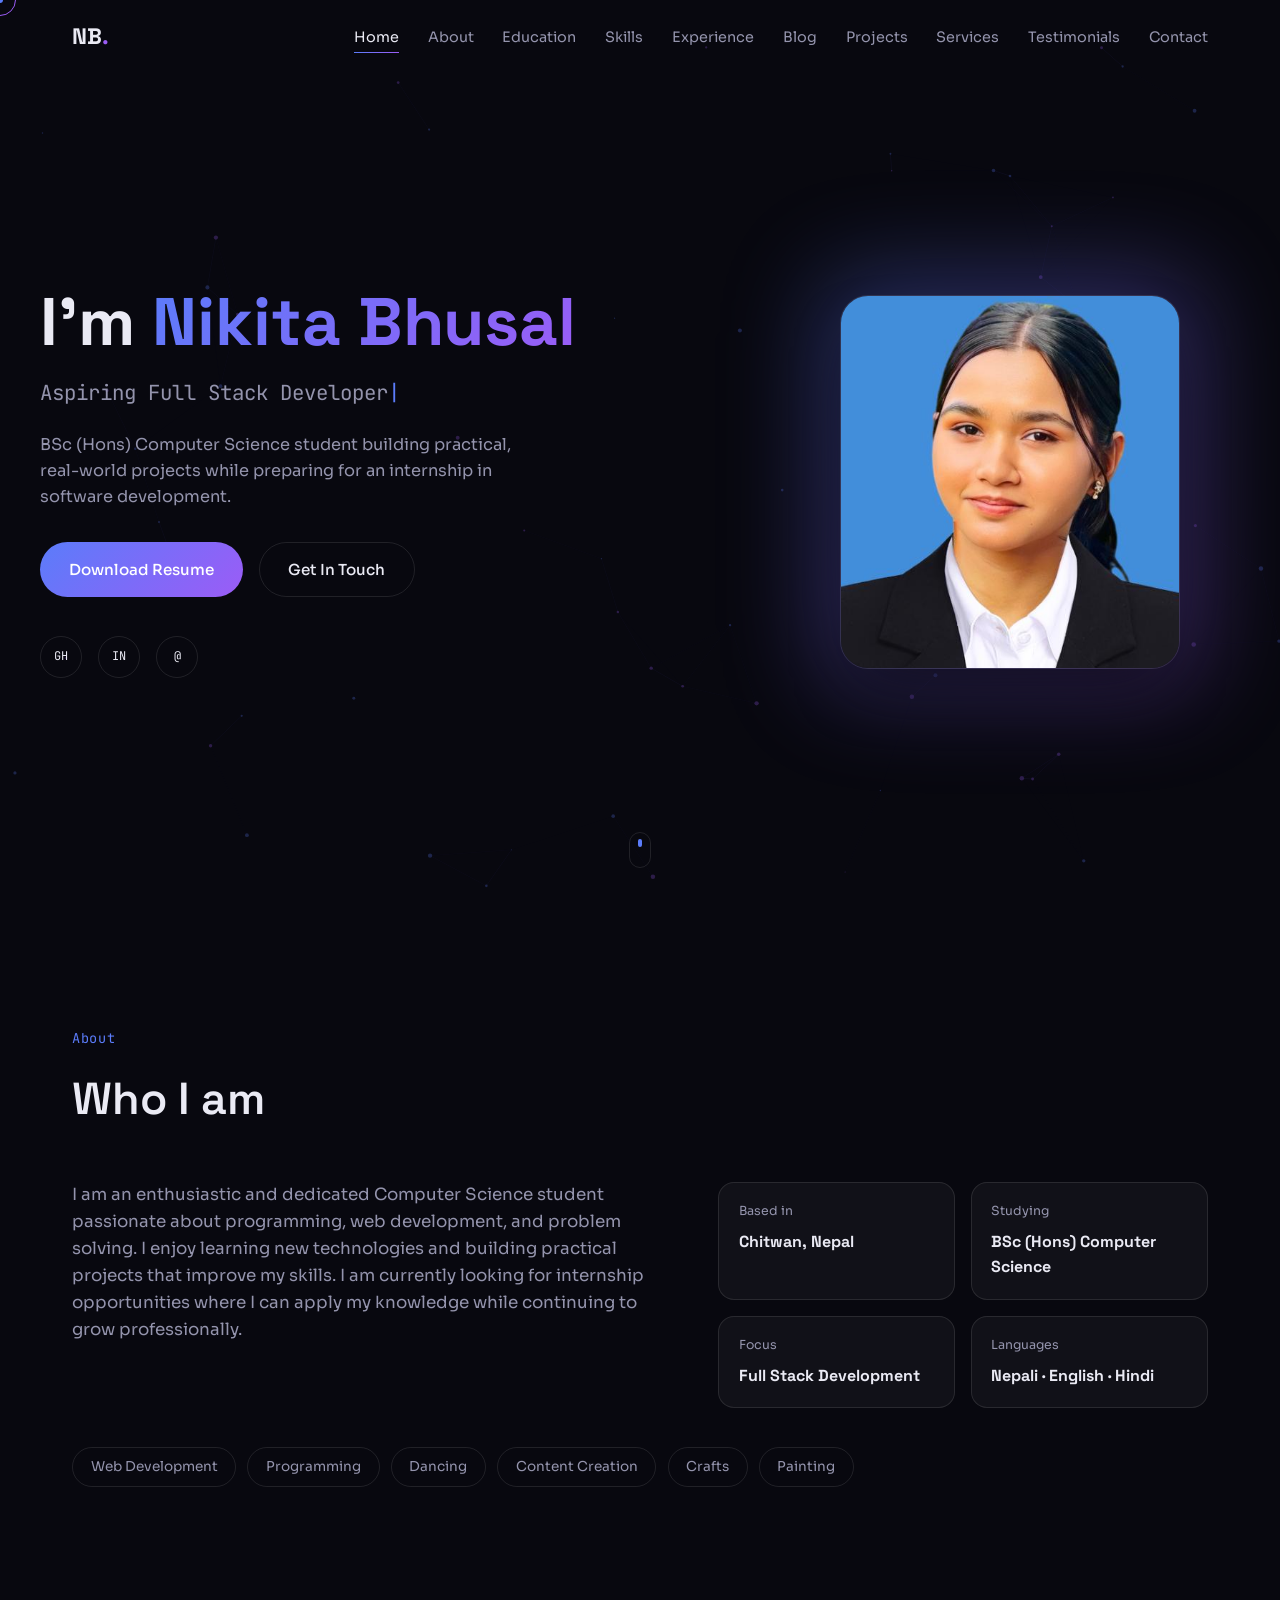
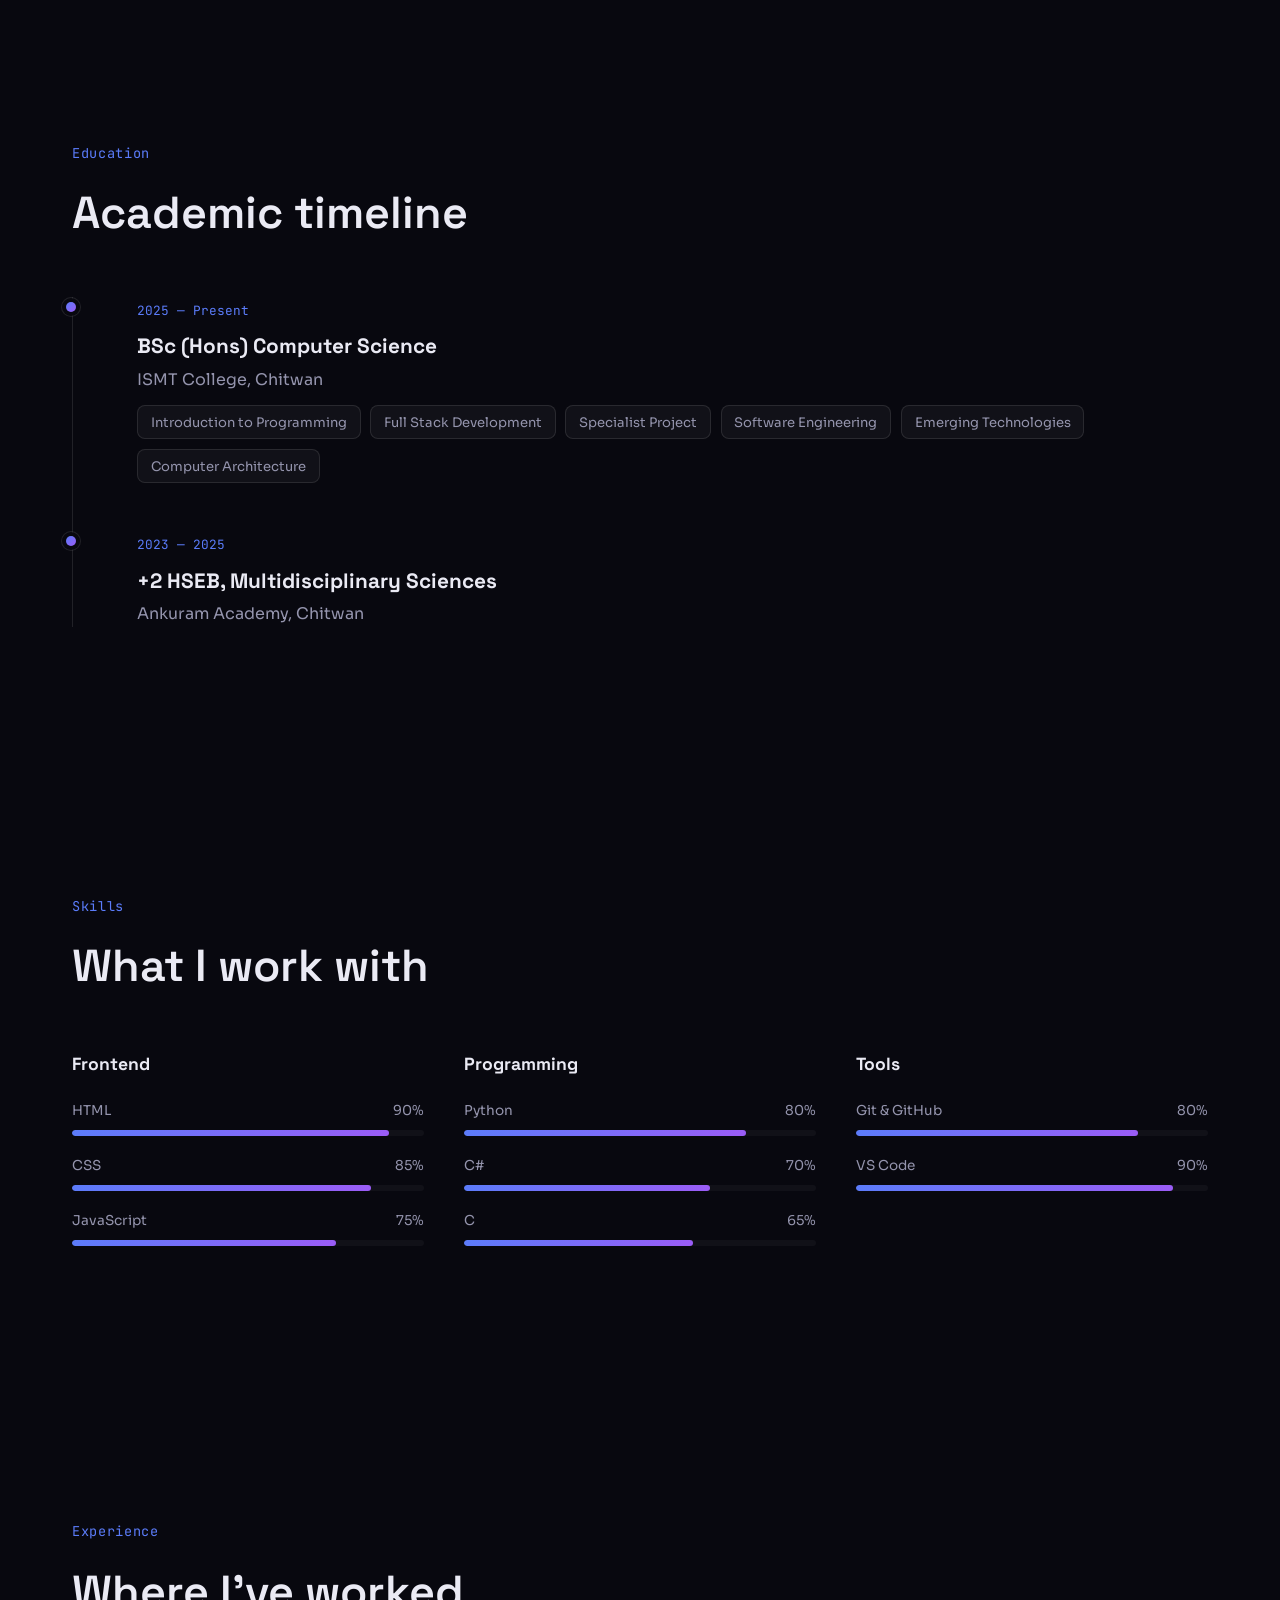
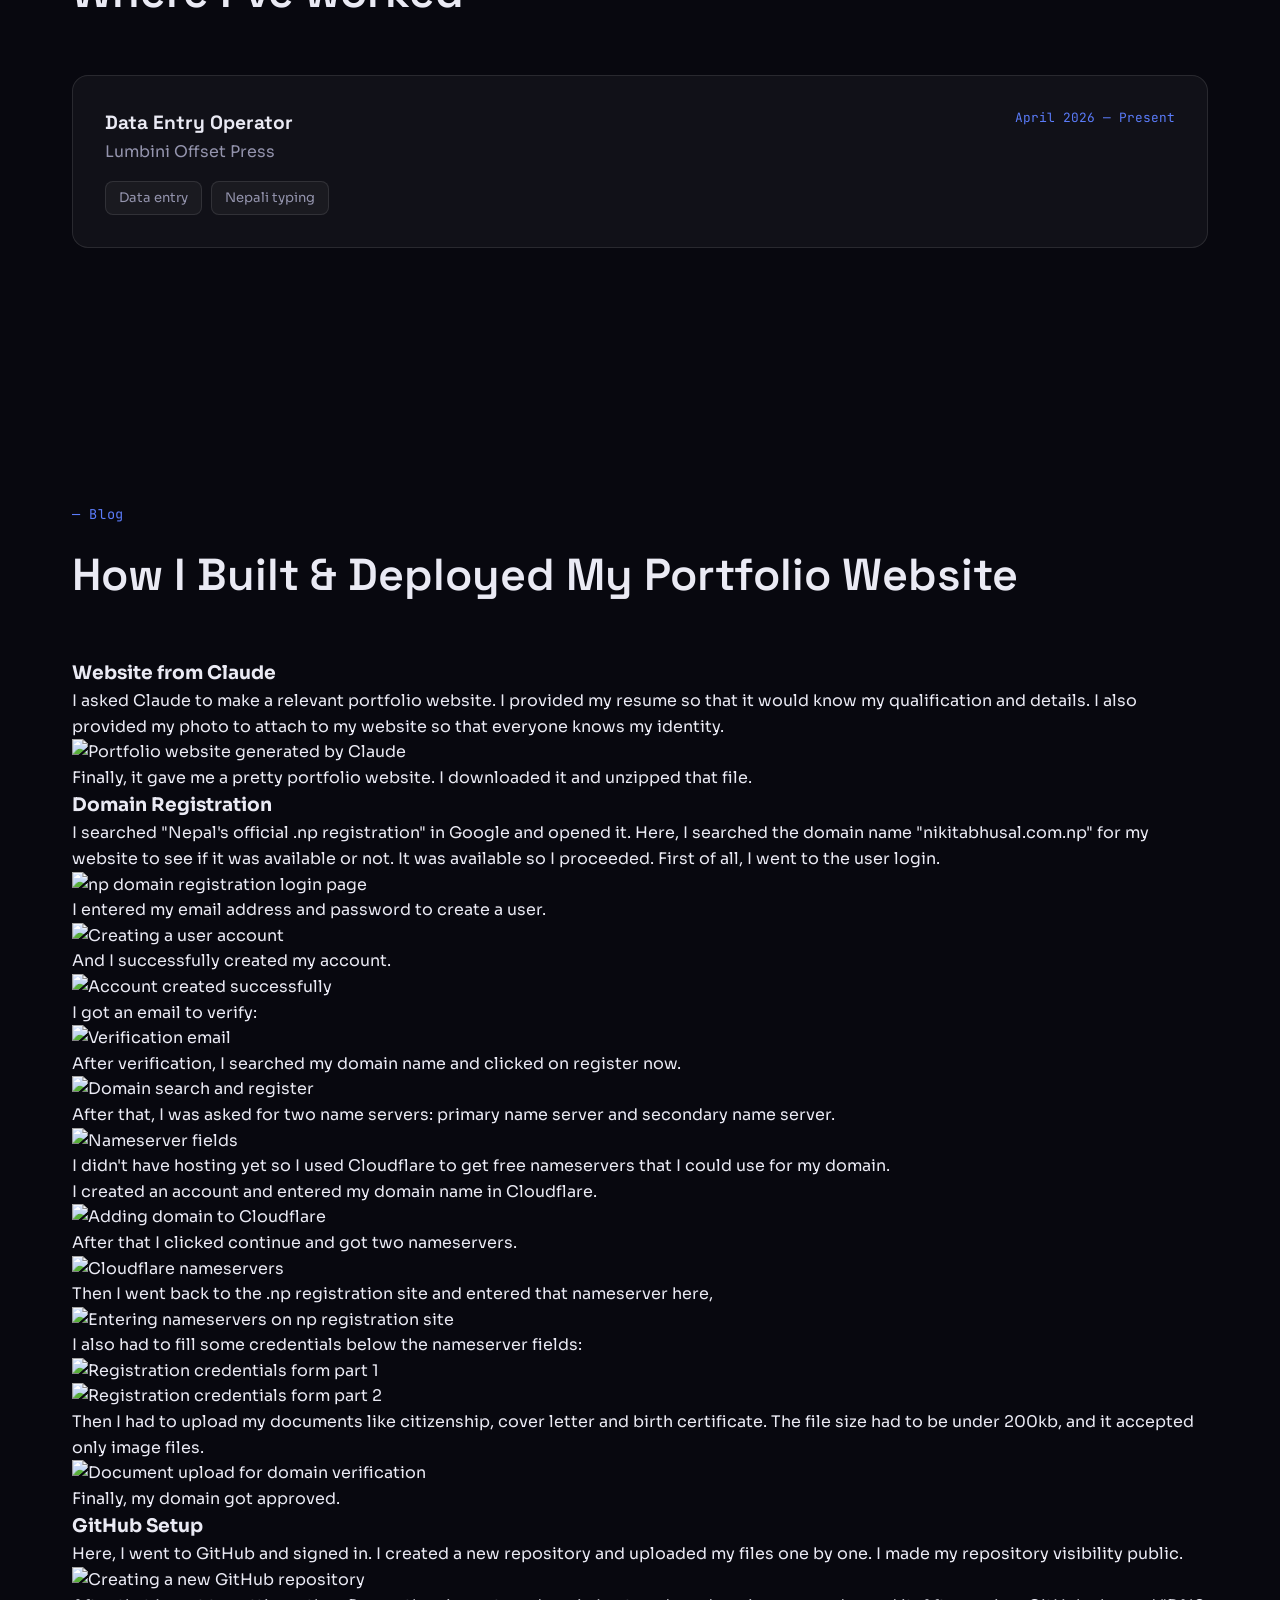
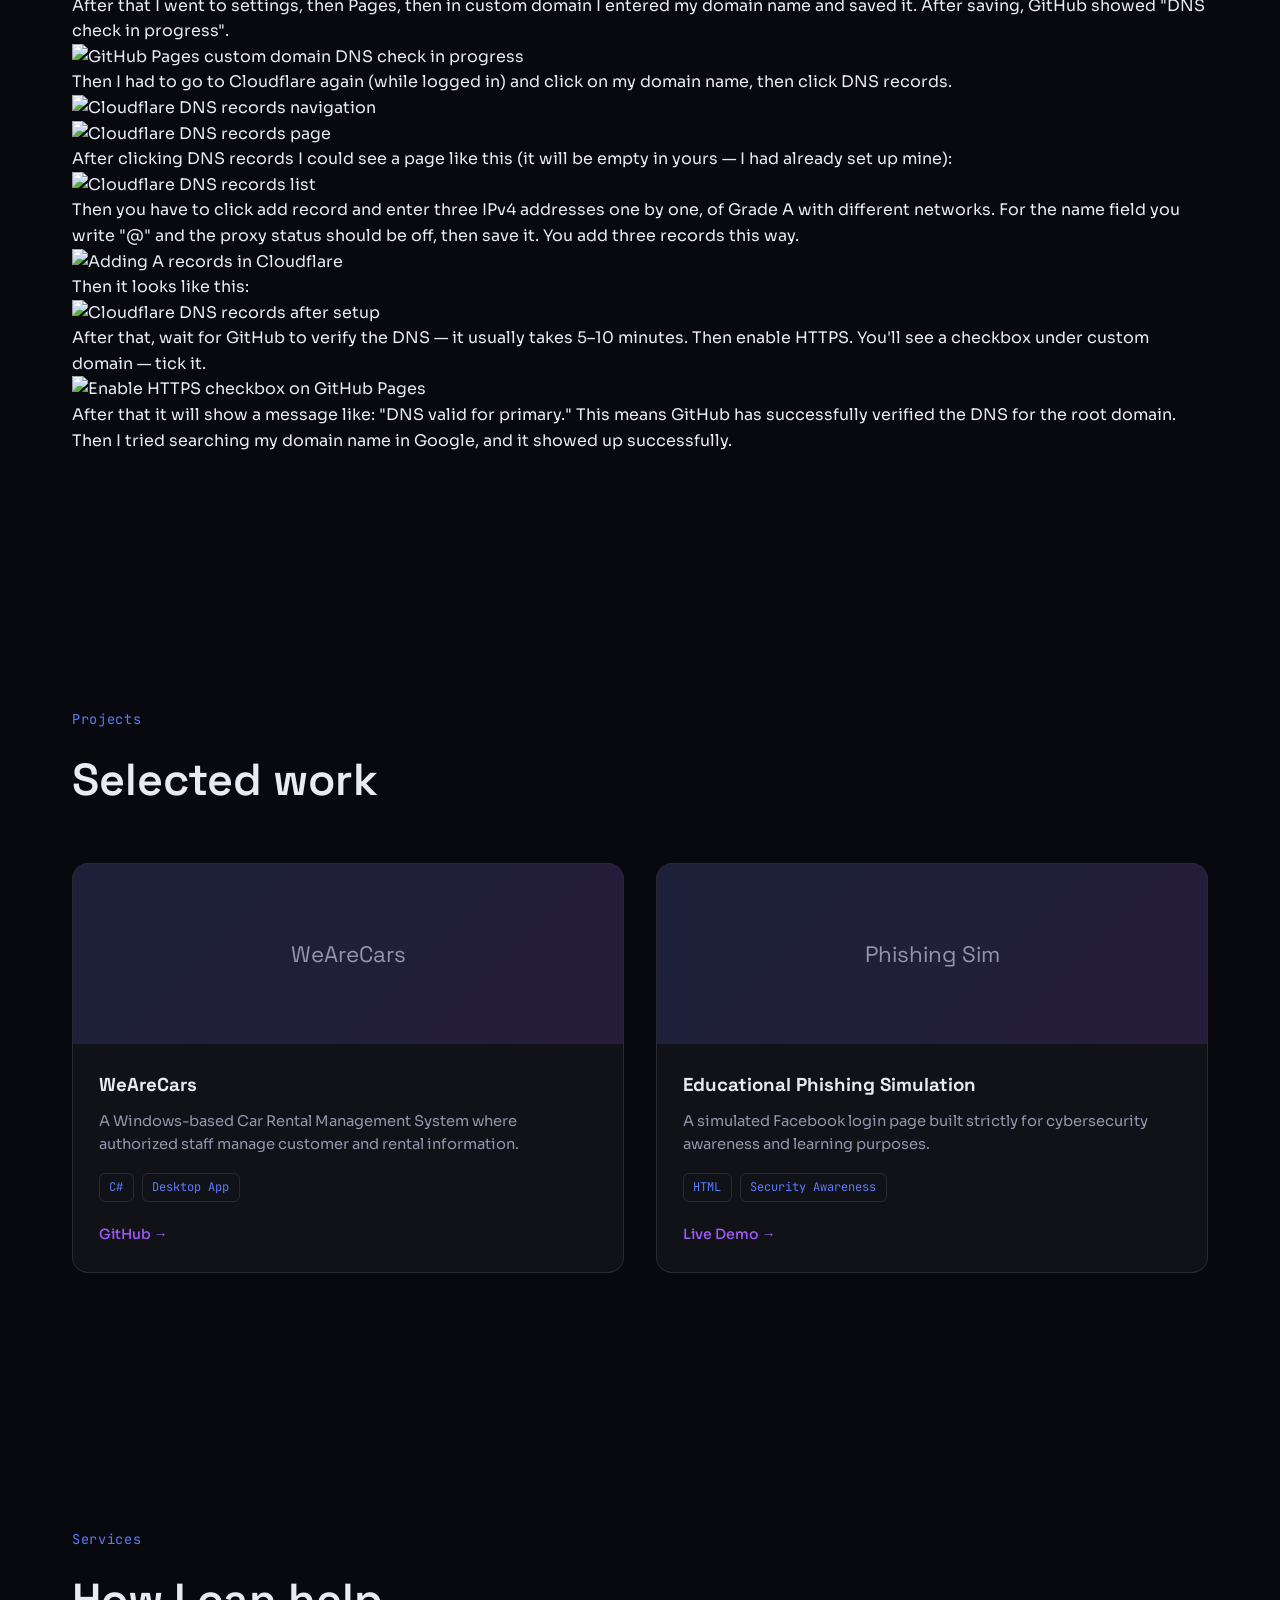
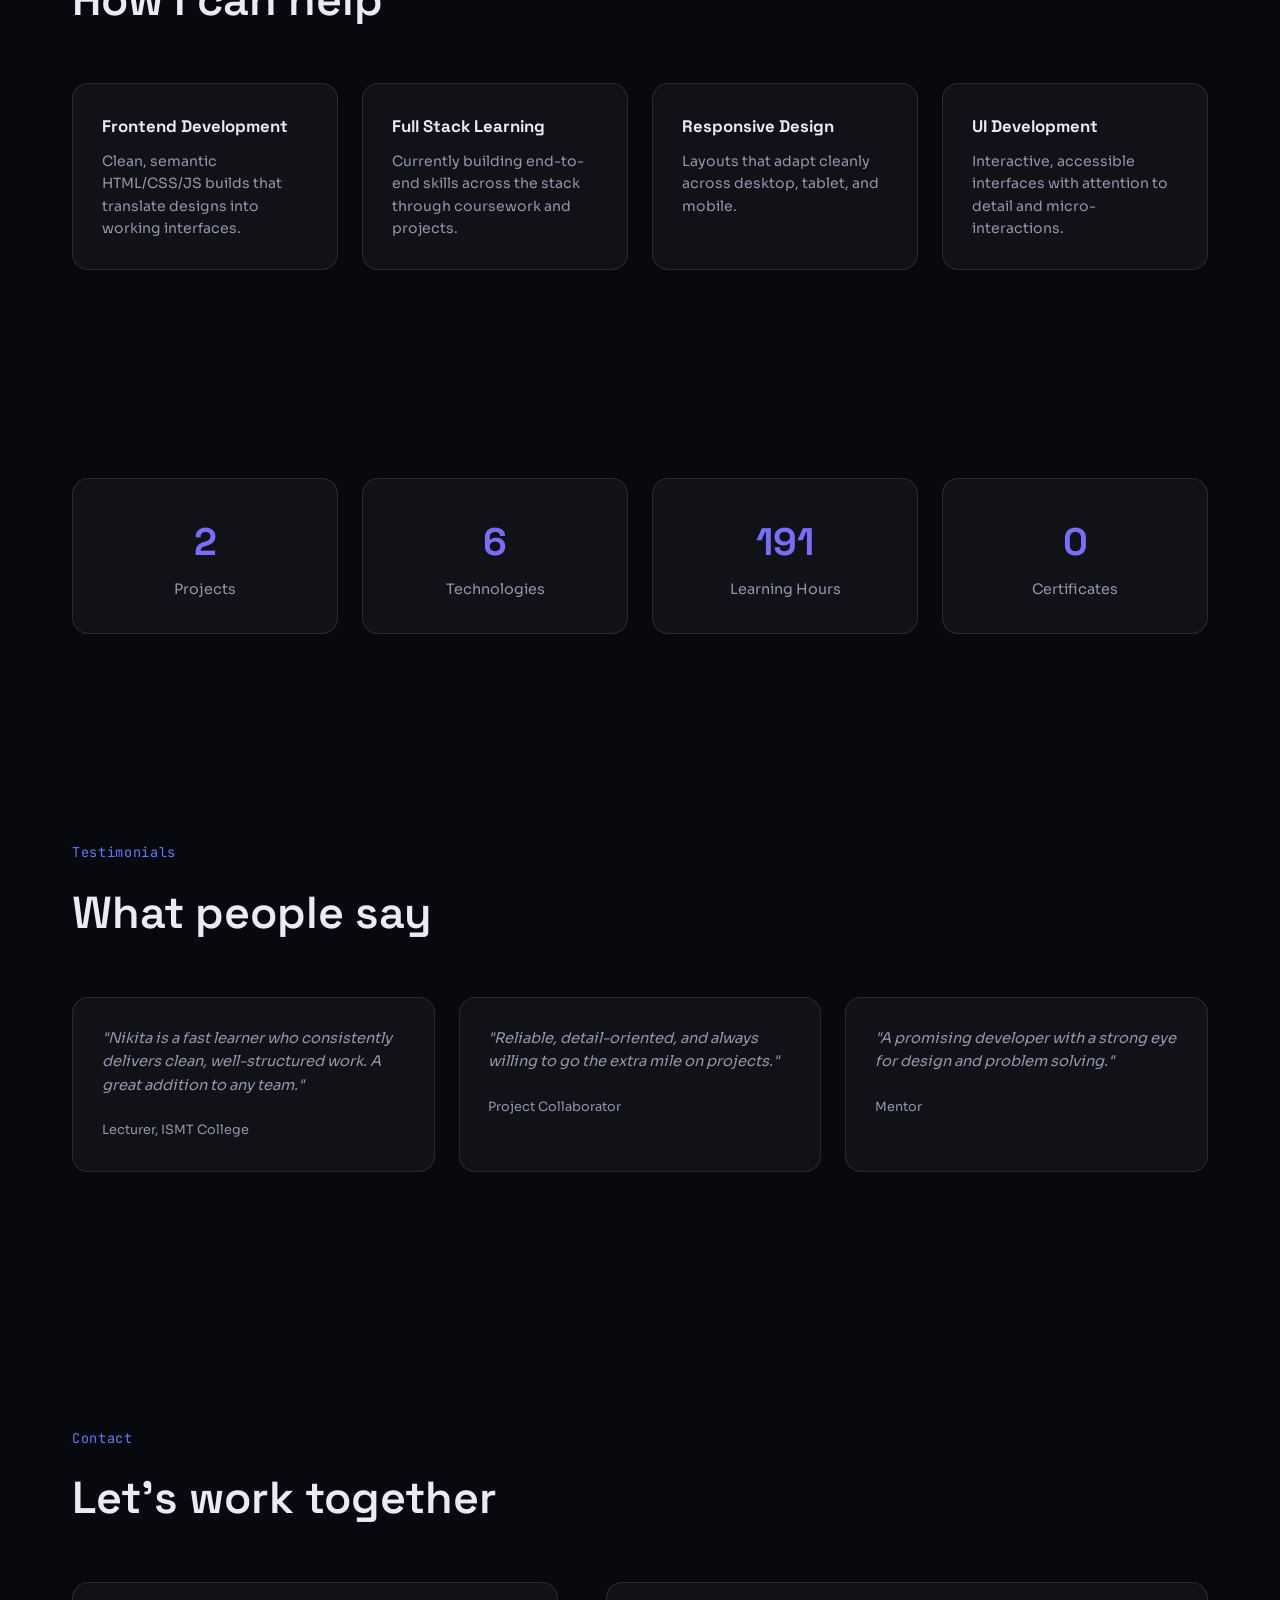
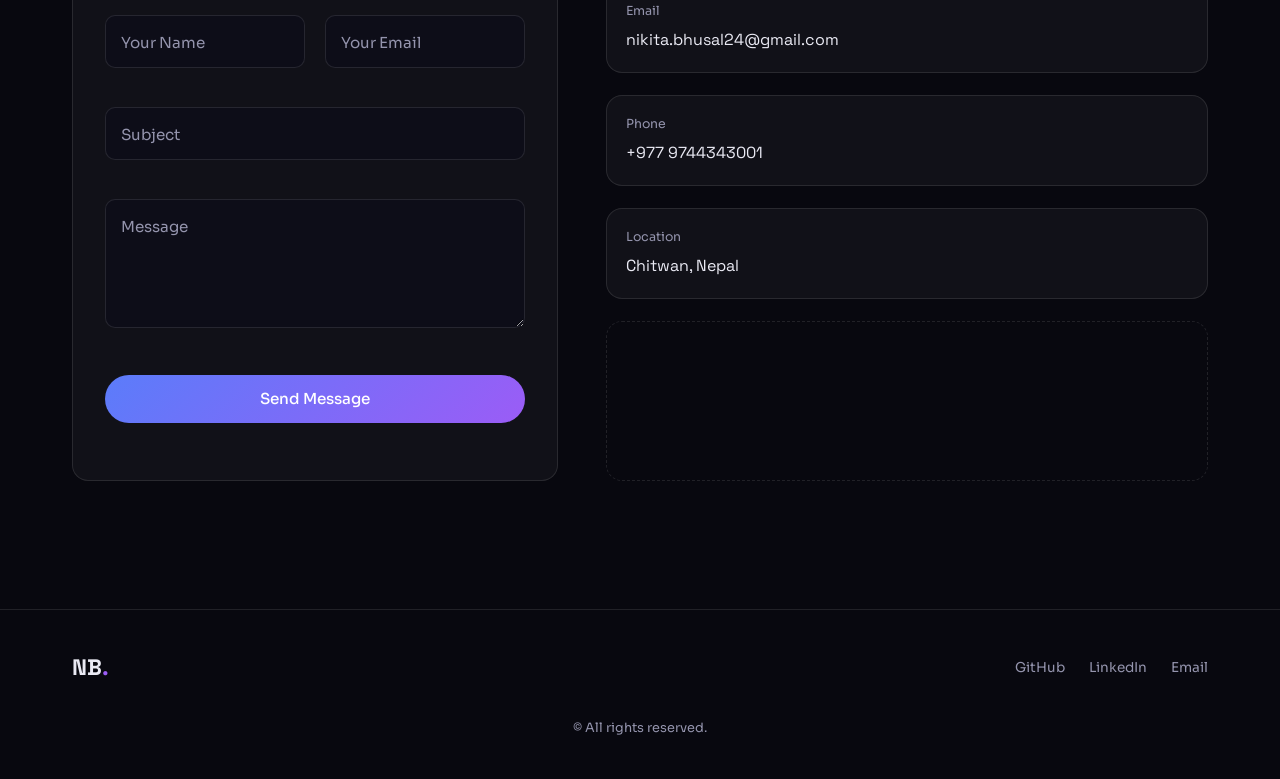
==== index.html @ 4bda85d4 "Update index.html" ====
<!DOCTYPE html>
<html lang="en">
<head>
<meta charset="UTF-8">
<meta name="viewport" content="width=device-width, initial-scale=1.0">
<title>Nikita Bhusal | Full Stack Developer</title>
<meta name="description" content="Portfolio of Nikita Bhusal — BSc (Hons) Computer Science student and aspiring full stack developer.">
<link rel="preconnect" href="https://fonts.googleapis.com">
<link href="https://fonts.googleapis.com/css2?family=Space+Grotesk:wght@400;500;600;700&family=Sora:wght@300;400;500;600&family=JetBrains+Mono:wght@400;500&display=swap" rel="stylesheet">
<link rel="stylesheet" href="style.css">
</head>
<body>

<!-- Loading Screen -->
<div class="loader" id="loader">
  <div class="loader-code">
    <span>&lt;</span><span class="loader-name">Nikita</span><span>/&gt;</span>
  </div>
</div>

<!-- Custom Cursor -->
<div class="cursor-dot" id="cursorDot"></div>
<div class="cursor-ring" id="cursorRing"></div>

<!-- Scroll Progress -->
<div class="scroll-progress" id="scrollProgress"></div>

<!-- Particle Background -->
<canvas id="particles"></canvas>

<!-- Navbar -->
<header class="navbar" id="navbar">
  <div class="nav-inner">
    <a href="#home" class="logo">NB<span class="dot">.</span></a>
    <nav class="nav-links" id="navLinks">
      <a href="#home" class="nav-link active" data-nav>Home</a>
      <a href="#about" class="nav-link" data-nav>About</a>
      <a href="#education" class="nav-link" data-nav>Education</a>
      <a href="#skills" class="nav-link" data-nav>Skills</a>
      <a href="#experience" class="nav-link" data-nav>Experience</a>
            <a href="#blog" class="nav-link" data-nav>Blog</a>
      <a href="#projects" class="nav-link" data-nav>Projects</a>
      <!-- <a href="#certs" class="nav-link" data-nav>Certificates</a> -->
      <a href="#services" class="nav-link" data-nav>Services</a>
      <a href="#testimonials" class="nav-link" data-nav>Testimonials</a>
      <a href="#contact" class="nav-link" data-nav>Contact</a>
    </nav>
    <button class="nav-toggle" id="navToggle" aria-label="Toggle menu">
      <span></span><span></span><span></span>
    </button>
  </div>
</header>

<main>

  <!-- Hero -->
  <section class="hero" id="home">
    <div class="hero-inner">
      <div class="hero-text reveal">
        
        <h1 class="hero-title">
          I'm <span class="gradient-text">Nikita Bhusal</span>
        </h1>
        <div class="hero-typed">
          <span id="typedText"></span><span class="cursor-blink">|</span>
        </div>
        <p class="hero-desc">BSc (Hons) Computer Science student building practical, real-world projects while preparing for an internship in software development.</p>
        <div class="hero-actions">
          <a href="Nikita_Bhusal_Resume.pdf" class="btn btn-primary" download>
            <span>Download Resume</span>
          </a>
          <a href="#contact" class="btn btn-outline">
            <span>Get In Touch</span>
          </a>
        </div>
        <div class="hero-socials">
          <a href="https://github.com/gitnikit" target="_blank" rel="noopener" aria-label="GitHub">GH</a>
          <a href="https://linkedin.com/in/nikita-bhusal-424390404" target="_blank" rel="noopener" aria-label="LinkedIn">IN</a>
          <a href="mailto:nikita.bhusal24@gmail.com" aria-label="Email">@</a>
        </div>
      </div>
      <div class="hero-visual reveal">
        <div class="hero-photo-wrap">
          <div class="hero-photo-glow"></div>
          <img src="profile.jpeg" alt="Nikita Bhusal" class="hero-photo">
        </div>
      </div>
    </div>
    <a href="#about" class="scroll-cue" aria-label="Scroll down"><span></span></a>
  </section>

  <!-- About -->
  <section class="section" id="about">
    <div class="container">
      <p class="section-eyebrow reveal">About</p>
      <h2 class="section-title reveal">Who I am</h2>
      <div class="about-grid">
        <p class="about-text reveal">I am an enthusiastic and dedicated Computer Science student passionate about programming, web development, and problem solving. I enjoy learning new technologies and building practical projects that improve my skills. I am currently looking for internship opportunities where I can apply my knowledge while continuing to grow professionally.</p>
        <div class="about-facts reveal">
          <div class="fact-card"><span>Based in</span><strong>Chitwan, Nepal</strong></div>
          <div class="fact-card"><span>Studying</span><strong>BSc (Hons) Computer Science</strong></div>
          <div class="fact-card"><span>Focus</span><strong>Full Stack Development</strong></div>
          <div class="fact-card"><span>Languages</span><strong>Nepali · English · Hindi</strong></div>
        </div>
      </div>
      <div class="interests reveal">
        <span class="chip">Web Development</span>
        <span class="chip">Programming</span>
        <span class="chip">Dancing</span>
        <span class="chip">Content Creation</span>
        <span class="chip">Crafts</span>
        <span class="chip">Painting</span>
      </div>
    </div>
  </section>

  <!-- Education -->
  <section class="section" id="education">
    <div class="container">
      <p class="section-eyebrow reveal">Education</p>
      <h2 class="section-title reveal">Academic timeline</h2>
      <div class="timeline">
        <div class="timeline-item reveal">
          <div class="timeline-dot"></div>
          <div class="timeline-content">
            <span class="timeline-date">2025 — Present</span>
            <h3>BSc (Hons) Computer Science</h3>
            <p>ISMT College, Chitwan</p>
            <ul class="timeline-list">
              <li>Introduction to Programming</li>
              <li>Full Stack Development</li>
              <li>Specialist Project</li>
              <li>Software Engineering</li>
              <li>Emerging Technologies</li>
              <li>Computer Architecture</li>
            </ul>
          </div>
        </div>
        <div class="timeline-item reveal">
          <div class="timeline-dot"></div>
          <div class="timeline-content">
            <span class="timeline-date">2023 — 2025</span>
            <h3>+2 HSEB, Multidisciplinary Sciences</h3>
            <p>Ankuram Academy, Chitwan</p>
          </div>
        </div>
      </div>
    </div>
  </section>

  <!-- Skills -->
  <section class="section" id="skills">
    <div class="container">
      <p class="section-eyebrow reveal">Skills</p>
      <h2 class="section-title reveal">What I work with</h2>
      <div class="skills-grid">
        <div class="skill-group reveal">
          <h3>Frontend</h3>
          <div class="skill-bar"><div class="skill-info"><span>HTML</span><span>90%</span></div><div class="bar"><div class="bar-fill" data-level="90"></div></div></div>
          <div class="skill-bar"><div class="skill-info"><span>CSS</span><span>85%</span></div><div class="bar"><div class="bar-fill" data-level="85"></div></div></div>
          <div class="skill-bar"><div class="skill-info"><span>JavaScript</span><span>75%</span></div><div class="bar"><div class="bar-fill" data-level="75"></div></div></div>
        </div>
        <div class="skill-group reveal">
          <h3>Programming</h3>
          <div class="skill-bar"><div class="skill-info"><span>Python</span><span>80%</span></div><div class="bar"><div class="bar-fill" data-level="80"></div></div></div>
          <div class="skill-bar"><div class="skill-info"><span>C#</span><span>70%</span></div><div class="bar"><div class="bar-fill" data-level="70"></div></div></div>
          <div class="skill-bar"><div class="skill-info"><span>C</span><span>65%</span></div><div class="bar"><div class="bar-fill" data-level="65"></div></div></div>
        </div>
        <div class="skill-group reveal">
          <h3>Tools</h3>
          <div class="skill-bar"><div class="skill-info"><span>Git &amp; GitHub</span><span>80%</span></div><div class="bar"><div class="bar-fill" data-level="80"></div></div></div>
          <div class="skill-bar"><div class="skill-info"><span>VS Code</span><span>90%</span></div><div class="bar"><div class="bar-fill" data-level="90"></div></div></div>
        </div>
      </div>
    </div>
  </section>

  <!-- Experience -->
  <section class="section" id="experience">
    <div class="container">
      <p class="section-eyebrow reveal">Experience</p>
      <h2 class="section-title reveal">Where I've worked</h2>
      <div class="exp-card reveal">
        <div class="exp-head">
          <div>
            <h3>Data Entry Operator</h3>
            <p>Lumbini Offset Press</p>
          </div>
          <span class="timeline-date">April 2026 — Present</span>
        </div>
        <ul class="timeline-list">
          <li>Data entry</li>
          <li>Nepali typing</li>
        </ul>
      </div>
    </div>
  </section>
 <!-- Blog -->
<section class="section" id="blog">
  <div class="container">
    <p class="section-eyebrow reveal">— Blog</p>
    <h2 class="section-title reveal">How I Built &amp; Deployed My Portfolio Website</h2>

    <article class="blog-post">

      <h3>Website from Claude</h3>
      <p>I asked Claude to make a relevant portfolio website. I provided my resume so that it would know my qualification and details. I also provided my photo to attach to my website so that everyone knows my identity.</p>
      <figure><img src="assets/blog/image1.png" alt="Portfolio website generated by Claude"></figure>
      <p>Finally, it gave me a pretty portfolio website. I downloaded it and unzipped that file.</p>

      <h3>Domain Registration</h3>
      <p>I searched "Nepal's official .np registration" in Google and opened it. Here, I searched the domain name "nikitabhusal.com.np" for my website to see if it was available or not. It was available so I proceeded. First of all, I went to the user login.</p>
      <figure><img src="assets/blog/image2.png" alt="np domain registration login page"></figure>
      <p>I entered my email address and password to create a user.</p>
      <figure><img src="assets/blog/image3.png" alt="Creating a user account"></figure>
      <p>And I successfully created my account.</p>
      <figure><img src="assets/blog/image4.png" alt="Account created successfully"></figure>
      <p>I got an email to verify:</p>
      <figure><img src="assets/blog/image5.jpeg" alt="Verification email"></figure>
      <p>After verification, I searched my domain name and clicked on register now.</p>
      <figure><img src="assets/blog/image6.jpeg" alt="Domain search and register"></figure>
      <p>After that, I was asked for two name servers: primary name server and secondary name server.</p>
      <figure><img src="assets/blog/image7.jpeg" alt="Nameserver fields"></figure>
      <p>I didn't have hosting yet so I used Cloudflare to get free nameservers that I could use for my domain.</p>
      <p>I created an account and entered my domain name in Cloudflare.</p>
      <figure><img src="assets/blog/image8.jpeg" alt="Adding domain to Cloudflare"></figure>
      <p>After that I clicked continue and got two nameservers.</p>
      <figure><img src="assets/blog/image9.jpeg" alt="Cloudflare nameservers"></figure>
      <p>Then I went back to the .np registration site and entered that nameserver here,</p>
      <figure><img src="assets/blog/image7.jpeg" alt="Entering nameservers on np registration site"></figure>
      <p>I also had to fill some credentials below the nameserver fields:</p>
      <figure class="figure-pair">
        <img src="assets/blog/image10.jpeg" alt="Registration credentials form part 1">
        <img src="assets/blog/image11.jpeg" alt="Registration credentials form part 2">
      </figure>
      <p>Then I had to upload my documents like citizenship, cover letter and birth certificate. The file size had to be under 200kb, and it accepted only image files.</p>
      <figure><img src="assets/blog/image12.jpeg" alt="Document upload for domain verification"></figure>
      <p>Finally, my domain got approved.</p>

      <h3>GitHub Setup</h3>
      <p>Here, I went to GitHub and signed in. I created a new repository and uploaded my files one by one. I made my repository visibility public.</p>
      <figure><img src="assets/blog/image13.png" alt="Creating a new GitHub repository"></figure>
      <p>After that I went to settings, then Pages, then in custom domain I entered my domain name and saved it. After saving, GitHub showed "DNS check in progress".</p>
      <figure><img src="assets/blog/image14.png" alt="GitHub Pages custom domain DNS check in progress"></figure>
      <p>Then I had to go to Cloudflare again (while logged in) and click on my domain name, then click DNS records.</p>
      <figure><img src="assets/blog/image15.png" alt="Cloudflare DNS records navigation"></figure>
      <figure><img src="assets/blog/image16.png" alt="Cloudflare DNS records page"></figure>
      <p>After clicking DNS records I could see a page like this (it will be empty in yours — I had already set up mine):</p>
      <figure><img src="assets/blog/image17.png" alt="Cloudflare DNS records list"></figure>
      <p>Then you have to click add record and enter three IPv4 addresses one by one, of Grade A with different networks. For the name field you write "@" and the proxy status should be off, then save it. You add three records this way.</p>
      <figure><img src="assets/blog/image18.png" alt="Adding A records in Cloudflare"></figure>
      <p>Then it looks like this:</p>
      <figure><img src="assets/blog/image17.png" alt="Cloudflare DNS records after setup"></figure>
      <p>After that, wait for GitHub to verify the DNS — it usually takes 5–10 minutes. Then enable HTTPS. You'll see a checkbox under custom domain — tick it.</p>
      <figure><img src="assets/blog/image19.png" alt="Enable HTTPS checkbox on GitHub Pages"></figure>
      <p>After that it will show a message like: "DNS valid for primary." This means GitHub has successfully verified the DNS for the root domain.</p>
      <p>Then I tried searching my domain name in Google, and it showed up successfully.</p>

    </article>
  </div>
</section>
  <!-- Projects -->
  <section class="section" id="projects">
    <div class="container">
      <p class="section-eyebrow reveal"> Projects</p>
      <h2 class="section-title reveal">Selected work</h2>
      <div class="projects-grid">
        <div class="project-card reveal">
          <div class="project-shot">WeAreCars</div>
          <div class="project-body">
            <h3>WeAreCars</h3>
            <p>A Windows-based Car Rental Management System where authorized staff manage customer and rental information.</p>
            <div class="project-tags"><span>C#</span><span>Desktop App</span></div>
            <div class="project-links">
              <a href="https://github.com/gitnikit/WeAreCars" target="_blank" rel="noopener">GitHub →</a>
            </div>
          </div>
        </div>
        <div class="project-card reveal">
          <div class="project-shot">Phishing Sim</div>
          <div class="project-body">
            <h3>Educational Phishing Simulation</h3>
            <p>A simulated Facebook login page built strictly for cybersecurity awareness and learning purposes.</p>
            <div class="project-tags"><span>HTML</span><span>Security Awareness</span></div>
            <div class="project-links">
              <a href="https://gitnikit.github.io/phisingsite/" target="_blank" rel="noopener">Live Demo →</a>
            </div>
          </div>
        </div>
      </div>
    </div>
  </section>

  <!-- Certificates -->
  <!-- <section class="section" id="certs">
    <div class="container">
      <p class="section-eyebrow reveal"> Achievements</p>
      <h2 class="section-title reveal">Certifications</h2>
      <div class="certs-grid">
        <div class="cert-card placeholder reveal">
          <span>+</span>
          <p>Add your certificate</p>
        </div>
        <div class="cert-card placeholder reveal">
          <span>+</span>
          <p>Add your certificate</p>
        </div>
        <div class="cert-card placeholder reveal">
          <span>+</span>
          <p>Add your certificate</p>
        </div>
      </div>
    </div>
  </section> -->

  <!-- Services -->
  <section class="section" id="services">
    <div class="container">
      <p class="section-eyebrow reveal"> Services</p>
      <h2 class="section-title reveal">How I can help</h2>
      <div class="services-grid">
        <div class="service-card reveal"><h3>Frontend Development</h3><p>Clean, semantic HTML/CSS/JS builds that translate designs into working interfaces.</p></div>
        <div class="service-card reveal"><h3>Full Stack Learning</h3><p>Currently building end-to-end skills across the stack through coursework and projects.</p></div>
        <div class="service-card reveal"><h3>Responsive Design</h3><p>Layouts that adapt cleanly across desktop, tablet, and mobile.</p></div>
        <div class="service-card reveal"><h3>UI Development</h3><p>Interactive, accessible interfaces with attention to detail and micro-interactions.</p></div>
      </div>
    </div>
  </section>

  <!-- Stats -->
  <section class="section stats-section">
    <div class="container">
      <div class="stats-grid">
        <div class="stat-card reveal"><span class="stat-num" data-target="2">0</span><p>Projects</p></div>
        <div class="stat-card reveal"><span class="stat-num" data-target="6">0</span><p>Technologies</p></div>
        <div class="stat-card reveal"><span class="stat-num" data-target="500">0</span><p>Learning Hours</p></div>
        <div class="stat-card reveal"><span class="stat-num" data-target="0">0</span><p>Certificates</p></div>
      </div>
    </div>
  </section>

  <!-- Testimonials -->
  <section class="section" id="testimonials">
    <div class="container">
      <p class="section-eyebrow reveal">Testimonials</p>
      <h2 class="section-title reveal">What people say</h2>
      <div class="testimonials-grid">
        <div class="testimonial-card reveal">
          <p>"Nikita is a fast learner who consistently delivers clean, well-structured work. A great addition to any team."</p>
          <div class="testimonial-author"><strong></strong><span>Lecturer, ISMT College</span></div>
        </div>
        <div class="testimonial-card reveal">
          <p>"Reliable, detail-oriented, and always willing to go the extra mile on projects."</p>
          <div class="testimonial-author"><strong></strong><span>Project Collaborator</span></div>
        </div>
        <div class="testimonial-card reveal">
          <p>"A promising developer with a strong eye for design and problem solving."</p>
          <div class="testimonial-author"><strong></strong><span>Mentor</span></div>
        </div>
      </div>
    </div>
  </section>

  <!-- Contact -->
  <section class="section" id="contact">
    <div class="container">
      <p class="section-eyebrow reveal"> Contact</p>
      <h2 class="section-title reveal">Let's work together</h2>
      <div class="contact-grid">
        <form class="contact-form reveal" id="contactForm" novalidate>
          <div class="form-row">
            <div class="form-field">
              <input type="text" id="name" name="name" placeholder=" " required>
              <label for="name">Your Name</label>
              <span class="error-msg" id="nameError"></span>
            </div>
            <div class="form-field">
              <input type="email" id="email" name="email" placeholder=" " required>
              <label for="email">Your Email</label>
              <span class="error-msg" id="emailError"></span>
            </div>
          </div>
          <div class="form-field">
            <input type="text" id="subject" name="subject" placeholder=" " required>
            <label for="subject">Subject</label>
            <span class="error-msg" id="subjectError"></span>
          </div>
          <div class="form-field">
            <textarea id="message" name="message" rows="5" placeholder=" " required></textarea>
            <label for="message">Message</label>
            <span class="error-msg" id="messageError"></span>
          </div>
          <button type="submit" class="btn btn-primary full">Send Message</button>
          <p class="form-success" id="formSuccess">Message sent! I'll get back to you soon.</p>
        </form>
        <div class="contact-info reveal">
          <div class="info-item"><span>Email</span><a href="mailto:nikita.bhusal24@gmail.com">nikita.bhusal24@gmail.com</a></div>
          <div class="info-item"><span>Phone</span><a href="tel:+9779867175328">+977 9744343001</a></div>
          <div class="info-item"><span>Location</span><p>Chitwan, Nepal</p></div>
          <div class="map-placeholder">
            <iframe src="https://www.google.com/maps/embed?pb=!1m18!1m12!1m3!1d3533.363919207295!2d84.45454757492188!3d27.67514502691197!2m3!1f0!2f0!3f0!3m2!1i1024!2i768!4f13.1!3m3!1m2!1s0x3994e5c6a13310a5%3A0x9436d48444c28ffc!2sISMT%20College%20Chitwan!5e0!3m2!1sen!2snp!4v1785336603031!5m2!1sen!2snp" width="600" height="150" style="border:0;" allowfullscreen="" loading="lazy" referrerpolicy="strict-origin-when-cross-origin"></iframe></div>
        </div>
      </div>
    </div>
  </section>

</main>

<footer class="footer">
  <div class="container footer-inner">
    <a href="#home" class="logo">NB<span class="dot">.</span></a>
    <div class="footer-socials">
      <a href="https://github.com/gitnikit" target="_blank" rel="noopener">GitHub</a>
      <a href="https://linkedin.com/in/nikita-bhusal-424390404" target="_blank" rel="noopener">LinkedIn</a>
      <a href="mailto:nikita.bhusal24@gmail.com">Email</a>
    </div>
    <p class="footer-copy">© All rights reserved.</p>
  </div>
</footer>

<button class="back-to-top" id="backToTop" aria-label="Back to top">↑</button>

<script src="script.js"></script>
</body>
</html>
---- style.css ----
/* ============ Tokens ============ */
:root{
  --bg: #08080f;
  --bg-alt: #0d0d18;
  --surface: rgba(255,255,255,0.04);
  --surface-strong: rgba(255,255,255,0.07);
  --border: rgba(255,255,255,0.1);
  --text: #eaeaf4;
  --text-dim: #9494ad;
  --blue: #5b7cfa;
  --purple: #9b5cf6;
  --grad: linear-gradient(135deg, var(--blue), var(--purple));
  --font-display: 'Space Grotesk', sans-serif;
  --font-body: 'Sora', sans-serif;
  --font-mono: 'JetBrains Mono', monospace;
  --radius: 16px;
  --ease: cubic-bezier(.16,1,.3,1);
}

*{margin:0;padding:0;box-sizing:border-box;}
html{scroll-behavior:smooth;}
body{
  background:var(--bg);
  color:var(--text);
  font-family:var(--font-body);
  line-height:1.6;
  overflow-x:hidden;
  cursor:none;
}
a{color:inherit;text-decoration:none;}
ul{list-style:none;}
img{max-width:100%;display:block;}
button{font-family:inherit;cursor:none;border:none;background:none;color:inherit;}
::selection{background:var(--purple);color:#fff;}

@media (hover:none){ body,button{cursor:auto;} }

/* ============ Loader ============ */
.loader{
  position:fixed;inset:0;background:var(--bg);
  display:flex;align-items:center;justify-content:center;
  z-index:9999;transition:opacity .6s var(--ease), visibility .6s var(--ease);
}
.loader.hidden{opacity:0;visibility:hidden;}
.loader-code{font-family:var(--font-mono);font-size:clamp(1.4rem,4vw,2.2rem);color:var(--text-dim);letter-spacing:1px;}
.loader-name{background:var(--grad);-webkit-background-clip:text;background-clip:text;color:transparent;margin:0 .3rem;}

/* ============ Custom Cursor ============ */
.cursor-dot,.cursor-ring{position:fixed;top:0;left:0;pointer-events:none;z-index:9998;border-radius:50%;transform:translate(-50%,-50%);}
.cursor-dot{width:6px;height:6px;background:var(--blue);}
.cursor-ring{width:32px;height:32px;border:1px solid var(--purple);transition:width .2s,height .2s,border-color .2s;}
.cursor-ring.grow{width:56px;height:56px;border-color:var(--blue);}
@media (hover:none){ .cursor-dot,.cursor-ring{display:none;} }

/* ============ Scroll Progress ============ */
.scroll-progress{position:fixed;top:0;left:0;height:3px;background:var(--grad);z-index:9997;width:0%;}

/* ============ Particles ============ */
#particles{position:fixed;inset:0;z-index:0;opacity:.5;}

/* ============ Navbar ============ */
.navbar{
  position:fixed;top:0;left:0;right:0;z-index:1000;
  padding:1.2rem 0;transition:all .4s var(--ease);
}
.navbar.scrolled{
  padding:.8rem 0;background:rgba(8,8,15,.75);backdrop-filter:blur(16px);
  border-bottom:1px solid var(--border);
}
.nav-inner{max-width:1200px;margin:0 auto;padding:0 2rem;display:flex;align-items:center;justify-content:space-between;}
.logo{font-family:var(--font-display);font-size:1.4rem;font-weight:700;}
.logo .dot{color:var(--purple);}
.nav-links{display:flex;gap:1.8rem;}
.nav-link{font-size:.9rem;color:var(--text-dim);position:relative;padding:.3rem 0;transition:color .3s;}
.nav-link::after{content:'';position:absolute;left:0;bottom:0;width:0;height:1px;background:var(--grad);transition:width .3s var(--ease);}
.nav-link:hover,.nav-link.active{color:var(--text);}
.nav-link.active::after{width:100%;}
.nav-toggle{display:none;flex-direction:column;gap:5px;width:26px;}
.nav-toggle span{height:2px;background:var(--text);border-radius:2px;transition:.3s;}

/* ============ Layout Helpers ============ */
.container{max-width:1200px;margin:0 auto;padding:0 2rem;position:relative;z-index:1;}
.section{padding:8rem 0;position:relative;z-index:1;}
.section-eyebrow{font-family:var(--font-mono);font-size:.85rem;color:var(--blue);margin-bottom:.8rem;letter-spacing:.05em;}
.section-title{font-family:var(--font-display);font-size:clamp(2rem,4vw,2.8rem);font-weight:600;margin-bottom:3rem;}
.gradient-text{background:var(--grad);-webkit-background-clip:text;background-clip:text;color:transparent;}

/* ============ Reveal ============ */
.reveal{opacity:0;transform:translateY(40px);transition:opacity .8s var(--ease),transform .8s var(--ease);}
.reveal.in{opacity:1;transform:translateY(0);}

/* ============ Hero ============ */
.hero{
  min-height:100vh;display:flex;align-items:center;position:relative;
  padding:8rem 2rem 4rem;
}
.hero-inner{
  max-width:1200px;margin:0 auto;width:100%;
  display:grid;grid-template-columns:1.2fr .8fr;gap:3rem;align-items:center;
  position:relative;z-index:1;
}
.hero-eyebrow{font-family:var(--font-mono);color:var(--purple);font-size:.9rem;margin-bottom:1rem;}
.hero-title{font-family:var(--font-display);font-size:clamp(2.4rem,5.5vw,4.2rem);font-weight:700;line-height:1.1;margin-bottom:1rem;}
.hero-typed{font-family:var(--font-mono);font-size:clamp(1rem,2vw,1.3rem);color:var(--text-dim);min-height:2rem;margin-bottom:1.4rem;}
.cursor-blink{animation:blink 1s step-end infinite;color:var(--blue);}
@keyframes blink{50%{opacity:0;}}
.hero-desc{color:var(--text-dim);max-width:480px;margin-bottom:2rem;font-size:1.02rem;}
.hero-actions{display:flex;gap:1rem;margin-bottom:2.4rem;flex-wrap:wrap;}
.btn{
  display:inline-flex;align-items:center;justify-content:center;
  padding:.9rem 1.8rem;border-radius:50px;font-weight:500;font-size:.95rem;
  transition:transform .3s var(--ease),box-shadow .3s var(--ease);position:relative;overflow:hidden;
}
.btn-primary{background:var(--grad);color:#fff;}
.btn-primary:hover{transform:translateY(-3px);box-shadow:0 10px 30px -8px rgba(91,124,250,.6);}
.btn-outline{border:1px solid var(--border);color:var(--text);}
.btn-outline:hover{border-color:var(--purple);transform:translateY(-3px);}
.btn.full{width:100%;}
.hero-socials{display:flex;gap:1rem;}
.hero-socials a{
  width:42px;height:42px;border:1px solid var(--border);border-radius:50%;
  display:flex;align-items:center;justify-content:center;font-family:var(--font-mono);font-size:.75rem;
  transition:.3s;
}
.hero-socials a:hover{border-color:var(--blue);color:var(--blue);transform:translateY(-3px);}

.hero-photo-wrap{position:relative;width:min(340px,80%);margin:0 auto;}
.hero-photo-glow{
  position:absolute;inset:-20px;background:var(--grad);border-radius:32px;
  filter:blur(50px);opacity:.35;animation:pulse-glow 4s ease-in-out infinite;
}
@keyframes pulse-glow{50%{opacity:.55;}}
.hero-photo{
  position:relative;width:100%;aspect-ratio:1/1.1;object-fit:cover;
  border-radius:28px;border:1px solid var(--border);
  box-shadow:0 30px 60px -20px rgba(0,0,0,.6);
}

.scroll-cue{position:absolute;bottom:2rem;left:50%;transform:translateX(-50%);z-index:1;}
.scroll-cue span{
  display:block;width:22px;height:36px;border:1px solid var(--border);border-radius:20px;position:relative;
}
.scroll-cue span::before{
  content:'';position:absolute;top:6px;left:50%;transform:translateX(-50%);
  width:4px;height:8px;background:var(--blue);border-radius:2px;
  animation:scroll-cue 1.6s ease-in-out infinite;
}
@keyframes scroll-cue{50%{transform:translate(-50%,10px);opacity:0;}}

/* ============ About ============ */
.about-grid{display:grid;grid-template-columns:1.1fr .9fr;gap:3rem;align-items:start;}
.about-text{color:var(--text-dim);font-size:1.05rem;}
.about-facts{display:grid;grid-template-columns:1fr 1fr;gap:1rem;}
.fact-card{
  background:var(--surface);border:1px solid var(--border);border-radius:var(--radius);
  padding:1.2rem;transition:.3s;
}
.fact-card:hover{background:var(--surface-strong);transform:translateY(-4px);}
.fact-card span{display:block;font-size:.78rem;color:var(--text-dim);margin-bottom:.4rem;}
.fact-card strong{font-family:var(--font-display);font-size:1rem;}
.interests{display:flex;flex-wrap:wrap;gap:.7rem;margin-top:2.4rem;}
.chip{
  padding:.5rem 1.1rem;border:1px solid var(--border);border-radius:50px;font-size:.85rem;color:var(--text-dim);
  transition:.3s;
}
.chip:hover{border-color:var(--purple);color:var(--text);}

/* ============ Timeline ============ */
.timeline{position:relative;padding-left:2rem;border-left:1px solid var(--border);}
.timeline-item{position:relative;padding-bottom:3rem;padding-left:2rem;}
.timeline-item:last-child{padding-bottom:0;}
.timeline-dot{
  position:absolute;left:-2.45rem;top:.3rem;width:10px;height:10px;border-radius:50%;
  background:var(--grad);box-shadow:0 0 0 4px var(--bg),0 0 0 5px var(--border);
}
.timeline-date{font-family:var(--font-mono);font-size:.8rem;color:var(--blue);}
.timeline-content h3{font-family:var(--font-display);font-size:1.3rem;margin:.5rem 0 .2rem;}
.timeline-content p{color:var(--text-dim);margin-bottom:.8rem;}
.timeline-list{display:flex;flex-wrap:wrap;gap:.6rem;}
.timeline-list li{
  font-size:.82rem;color:var(--text-dim);background:var(--surface);border:1px solid var(--border);
  padding:.35rem .8rem;border-radius:8px;
}

/* ============ Skills ============ */
.skills-grid{display:grid;grid-template-columns:repeat(3,1fr);gap:2.5rem;}
.skill-group h3{font-family:var(--font-display);margin-bottom:1.4rem;font-size:1.1rem;}
.skill-bar{margin-bottom:1.2rem;}
.skill-info{display:flex;justify-content:space-between;font-size:.85rem;margin-bottom:.5rem;color:var(--text-dim);}
.bar{height:6px;background:var(--surface);border-radius:10px;overflow:hidden;}
.bar-fill{height:100%;width:0;border-radius:10px;background:var(--grad);transition:width 1.4s var(--ease);}

/* ============ Experience ============ */
.exp-card{background:var(--surface);border:1px solid var(--border);border-radius:var(--radius);padding:2rem;}
.exp-head{display:flex;justify-content:space-between;align-items:flex-start;flex-wrap:wrap;gap:1rem;margin-bottom:1rem;}
.exp-head h3{font-family:var(--font-display);font-size:1.2rem;}
.exp-head p{color:var(--text-dim);}

/* ============ Projects ============ */
.projects-grid{display:grid;grid-template-columns:repeat(2,1fr);gap:2rem;}
.project-card{
  background:var(--surface);border:1px solid var(--border);border-radius:var(--radius);overflow:hidden;
  transition:.4s var(--ease);
}
.project-card:hover{transform:translateY(-8px);border-color:var(--purple);box-shadow:0 20px 40px -20px rgba(155,92,246,.4);}
.project-shot{
  height:180px;display:flex;align-items:center;justify-content:center;
  font-family:var(--font-display);font-size:1.4rem;color:var(--text-dim);
  background:linear-gradient(135deg,rgba(91,124,250,.15),rgba(155,92,246,.15));
}
.project-body{padding:1.6rem;}
.project-body h3{font-family:var(--font-display);margin-bottom:.6rem;}
.project-body p{color:var(--text-dim);font-size:.92rem;margin-bottom:1rem;}
.project-tags{display:flex;gap:.5rem;margin-bottom:1.2rem;}
.project-tags span{font-size:.75rem;font-family:var(--font-mono);color:var(--blue);border:1px solid var(--border);padding:.25rem .6rem;border-radius:6px;}
.project-links a{font-size:.88rem;color:var(--purple);font-weight:500;}
.project-links a:hover{text-decoration:underline;}

/* ============ Certificates ============ */
.certs-grid{display:grid;grid-template-columns:repeat(3,1fr);gap:1.5rem;}
.cert-card.placeholder{
  border:1px dashed var(--border);border-radius:var(--radius);height:160px;
  display:flex;flex-direction:column;align-items:center;justify-content:center;gap:.6rem;
  color:var(--text-dim);transition:.3s;
}
.cert-card.placeholder span{font-size:1.6rem;color:var(--blue);}
.cert-card.placeholder:hover{border-color:var(--purple);color:var(--text);}

/* ============ Services ============ */
.services-grid{display:grid;grid-template-columns:repeat(4,1fr);gap:1.5rem;}
.service-card{
  background:var(--surface);border:1px solid var(--border);border-radius:var(--radius);padding:1.8rem;
  transition:.3s;
}
.service-card:hover{background:var(--surface-strong);transform:translateY(-6px);}
.service-card h3{font-family:var(--font-display);font-size:1.05rem;margin-bottom:.6rem;}
.service-card p{color:var(--text-dim);font-size:.88rem;}

/* ============ Stats ============ */
.stats-section{padding:5rem 0;}
.stats-grid{display:grid;grid-template-columns:repeat(4,1fr);gap:1.5rem;text-align:center;}
.stat-card{padding:2rem 1rem;border:1px solid var(--border);border-radius:var(--radius);background:var(--surface);}
.stat-num{display:block;font-family:var(--font-display);font-size:2.4rem;font-weight:700;background:var(--grad);-webkit-background-clip:text;background-clip:text;color:transparent;}
.stat-card p{color:var(--text-dim);margin-top:.4rem;font-size:.9rem;}

/* ============ Testimonials ============ */
.testimonials-grid{display:grid;grid-template-columns:repeat(3,1fr);gap:1.5rem;}
.testimonial-card{background:var(--surface);border:1px solid var(--border);border-radius:var(--radius);padding:1.8rem;}
.testimonial-card p{color:var(--text-dim);font-style:italic;margin-bottom:1.2rem;font-size:.92rem;}
.testimonial-author strong{display:block;font-family:var(--font-display);font-size:.95rem;}
.testimonial-author span{font-size:.8rem;color:var(--text-dim);}

/* ============ Contact ============ */
.contact-grid{display:grid;grid-template-columns:1.3fr .7fr;gap:3rem;}
.contact-form{background:var(--surface);border:1px solid var(--border);border-radius:var(--radius);padding:2rem;}
.form-row{display:grid;grid-template-columns:1fr 1fr;gap:1.2rem;}
.form-field{position:relative;margin-bottom:1.4rem;}
.form-field input,.form-field textarea{
  width:100%;background:var(--bg-alt);border:1px solid var(--border);border-radius:10px;
  padding:1rem;color:var(--text);font-family:var(--font-body);font-size:.95rem;transition:.3s;resize:vertical;
}
.form-field input:focus,.form-field textarea:focus{outline:none;border-color:var(--blue);}
.form-field label{
  position:absolute;left:1rem;top:1rem;color:var(--text-dim);font-size:.95rem;
  pointer-events:none;transition:.2s var(--ease);background:transparent;
}
.form-field input:focus + label,.form-field input:not(:placeholder-shown) + label,
.form-field textarea:focus + label,.form-field textarea:not(:placeholder-shown) + label{
  top:-.6rem;left:.7rem;font-size:.72rem;background:var(--bg);padding:0 .4rem;color:var(--blue);
}
.form-field.invalid input,.form-field.invalid textarea{border-color:#f45b69;}
.error-msg{display:block;font-size:.75rem;color:#f45b69;margin-top:.3rem;min-height:1em;}
.form-success{
  display:none;margin-top:1rem;font-size:.9rem;color:#5be89b;text-align:center;
}
.form-success.show{display:block;}

.contact-info{display:flex;flex-direction:column;gap:1.4rem;}
.info-item{background:var(--surface);border:1px solid var(--border);border-radius:var(--radius);padding:1.2rem;}
.info-item span{display:block;font-size:.78rem;color:var(--text-dim);margin-bottom:.3rem;}
.info-item a,.info-item p{font-family:var(--font-display);font-size:1rem;}
.map-placeholder{
  height:160px;border:1px dashed var(--border);border-radius:var(--radius);
  display:flex;align-items:center;justify-content:center;color:var(--text-dim);font-size:.85rem;
}

/* ============ Footer ============ */
.footer{border-top:1px solid var(--border);padding:2.5rem 0;position:relative;z-index:1;}
.footer-inner{display:flex;justify-content:space-between;align-items:center;flex-wrap:wrap;gap:1rem;}
.footer-socials{display:flex;gap:1.5rem;}
.footer-socials a{font-size:.85rem;color:var(--text-dim);}
.footer-socials a:hover{color:var(--text);}
.footer-copy{font-size:.8rem;color:var(--text-dim);width:100%;text-align:center;margin-top:1rem;}

.back-to-top{
  position:fixed;bottom:2rem;right:2rem;width:46px;height:46px;border-radius:50%;
  background:var(--grad);color:#fff;display:flex;align-items:center;justify-content:center;
  font-size:1.1rem;z-index:900;opacity:0;visibility:hidden;transform:translateY(10px);
  transition:.4s var(--ease);
}
.back-to-top.show{opacity:1;visibility:visible;transform:translateY(0);}

/* ============ Responsive ============ */
@media (max-width:900px){
  .hero-inner{grid-template-columns:1fr;text-align:center;}
  .hero-socials{justify-content:center;}
  .hero-actions{justify-content:center;}
  .hero-visual{order:-1;}
  .about-grid{grid-template-columns:1fr;}
  .skills-grid{grid-template-columns:1fr;}
  .services-grid{grid-template-columns:1fr 1fr;}
  .testimonials-grid{grid-template-columns:1fr;}
  .certs-grid{grid-template-columns:1fr 1fr;}
  .projects-grid{grid-template-columns:1fr;}
  .contact-grid{grid-template-columns:1fr;}
  .stats-grid{grid-template-columns:1fr 1fr;}
  .nav-links{
    position:fixed;top:0;right:-100%;height:100vh;width:min(320px,80%);
    background:rgba(8,8,15,.97);backdrop-filter:blur(20px);flex-direction:column;
    justify-content:center;align-items:center;gap:2rem;transition:right .4s var(--ease);
    border-left:1px solid var(--border);
  }
  .nav-links.open{right:0;}
  .nav-toggle{display:flex;}
}
@media (max-width:600px){
  .form-row{grid-template-columns:1fr;}
  .services-grid{grid-template-columns:1fr;}
  .certs-grid{grid-template-columns:1fr;}
  .section{padding:5rem 0;}
}

@media (prefers-reduced-motion: reduce){
  *{animation-duration:.01ms !important;animation-iteration-count:1 !important;transition-duration:.01ms !important;scroll-behavior:auto !important;}
}
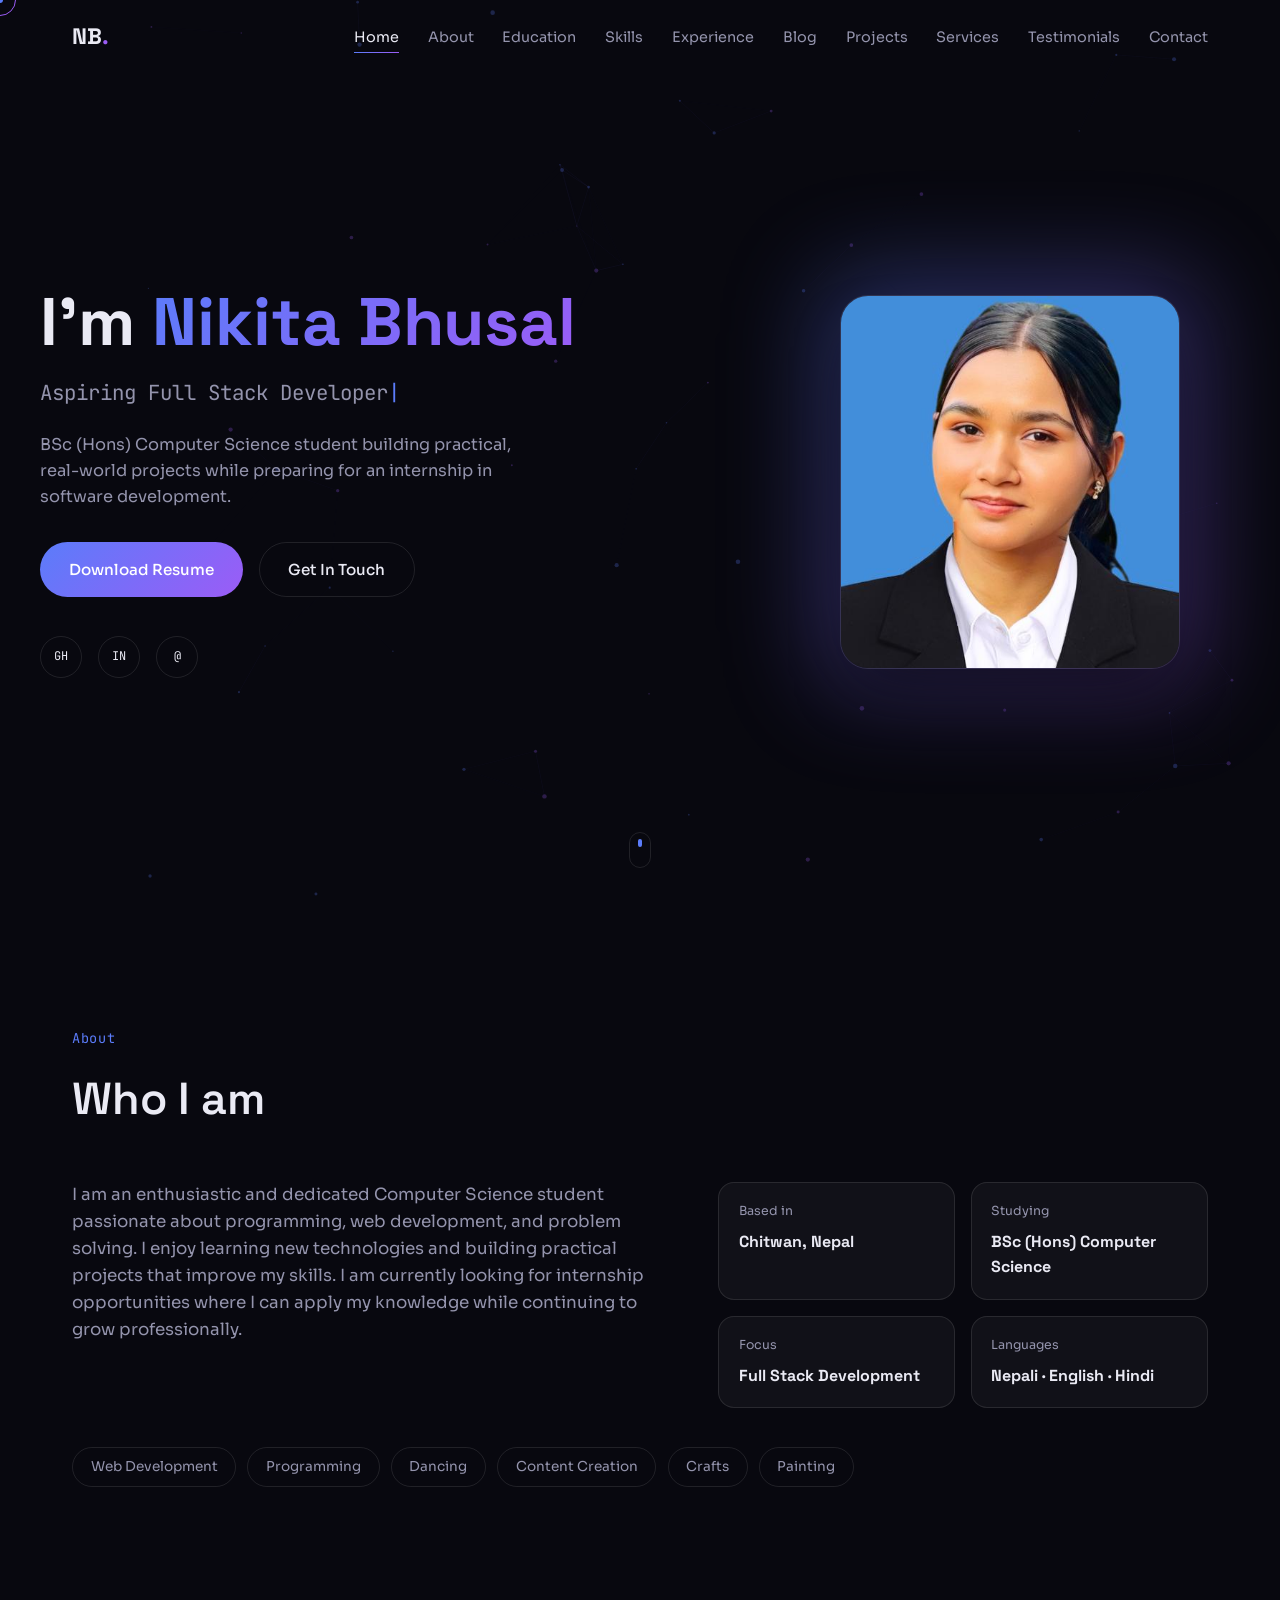
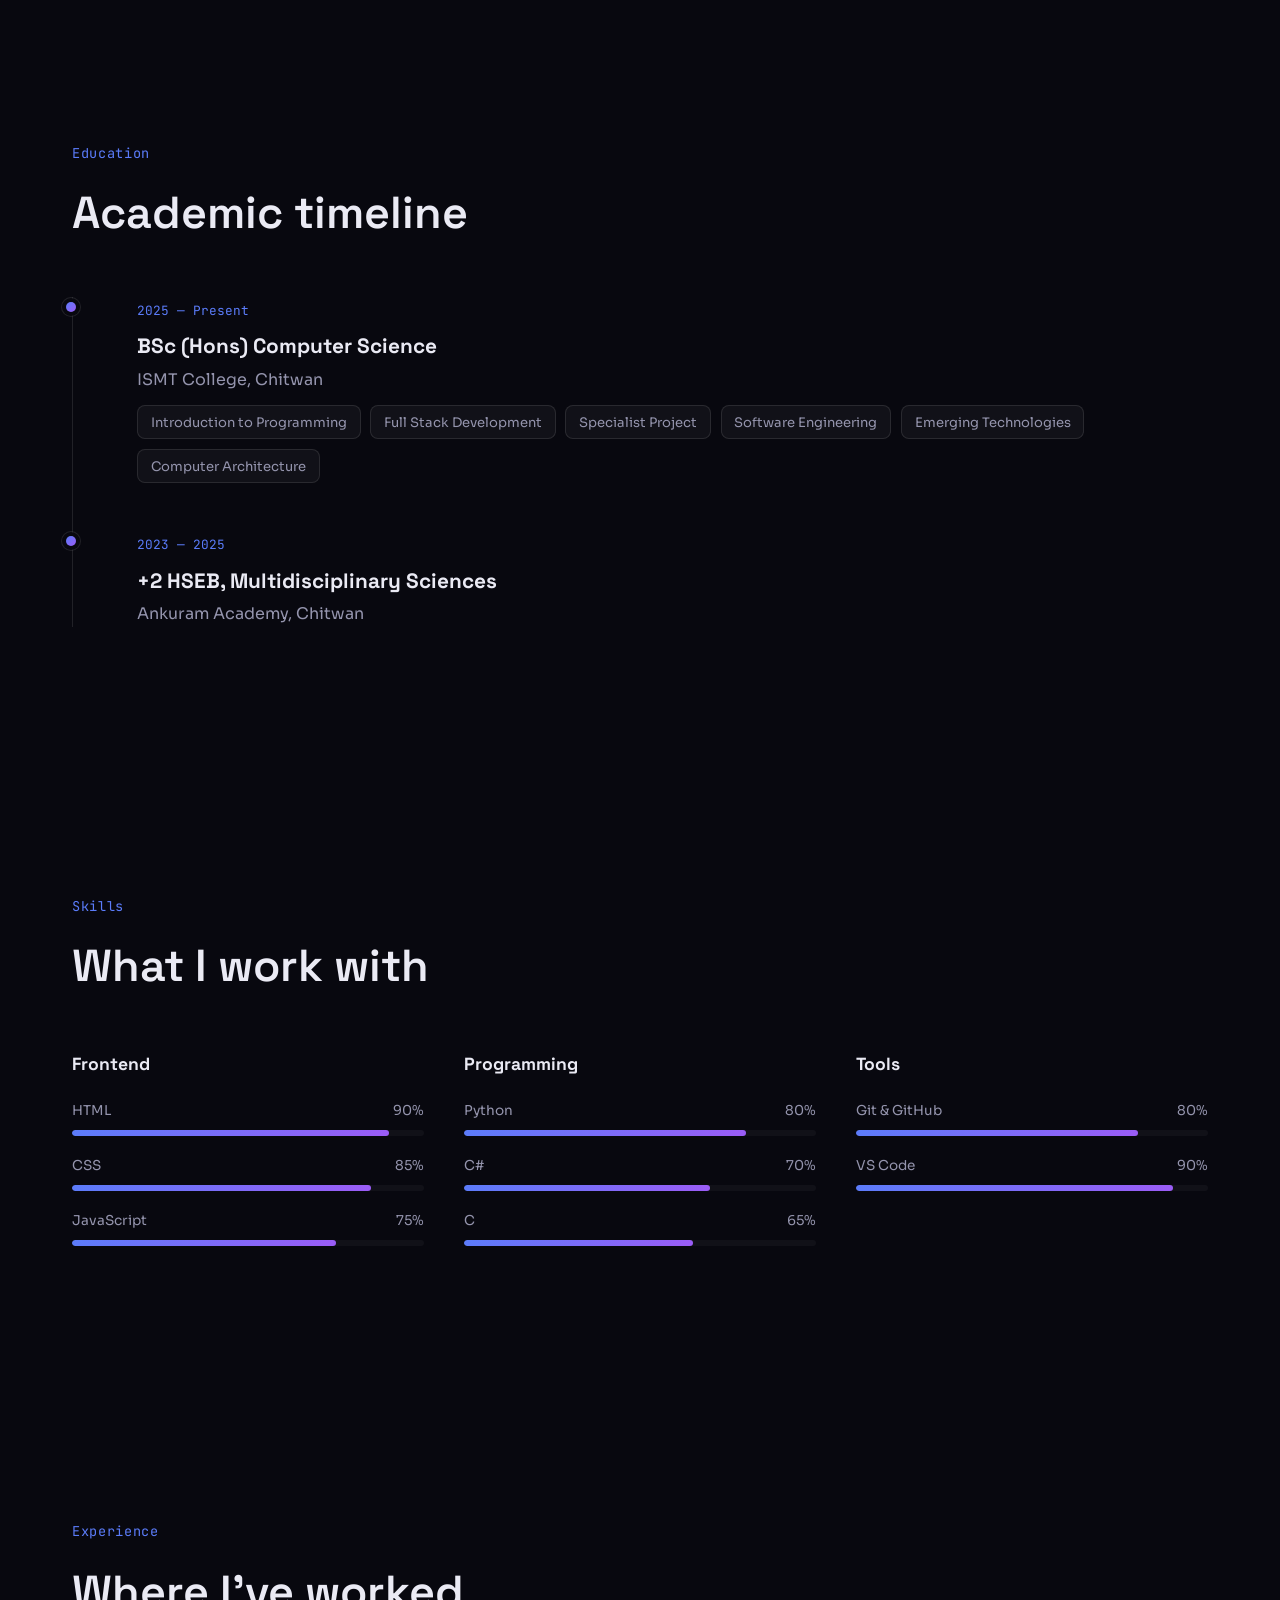
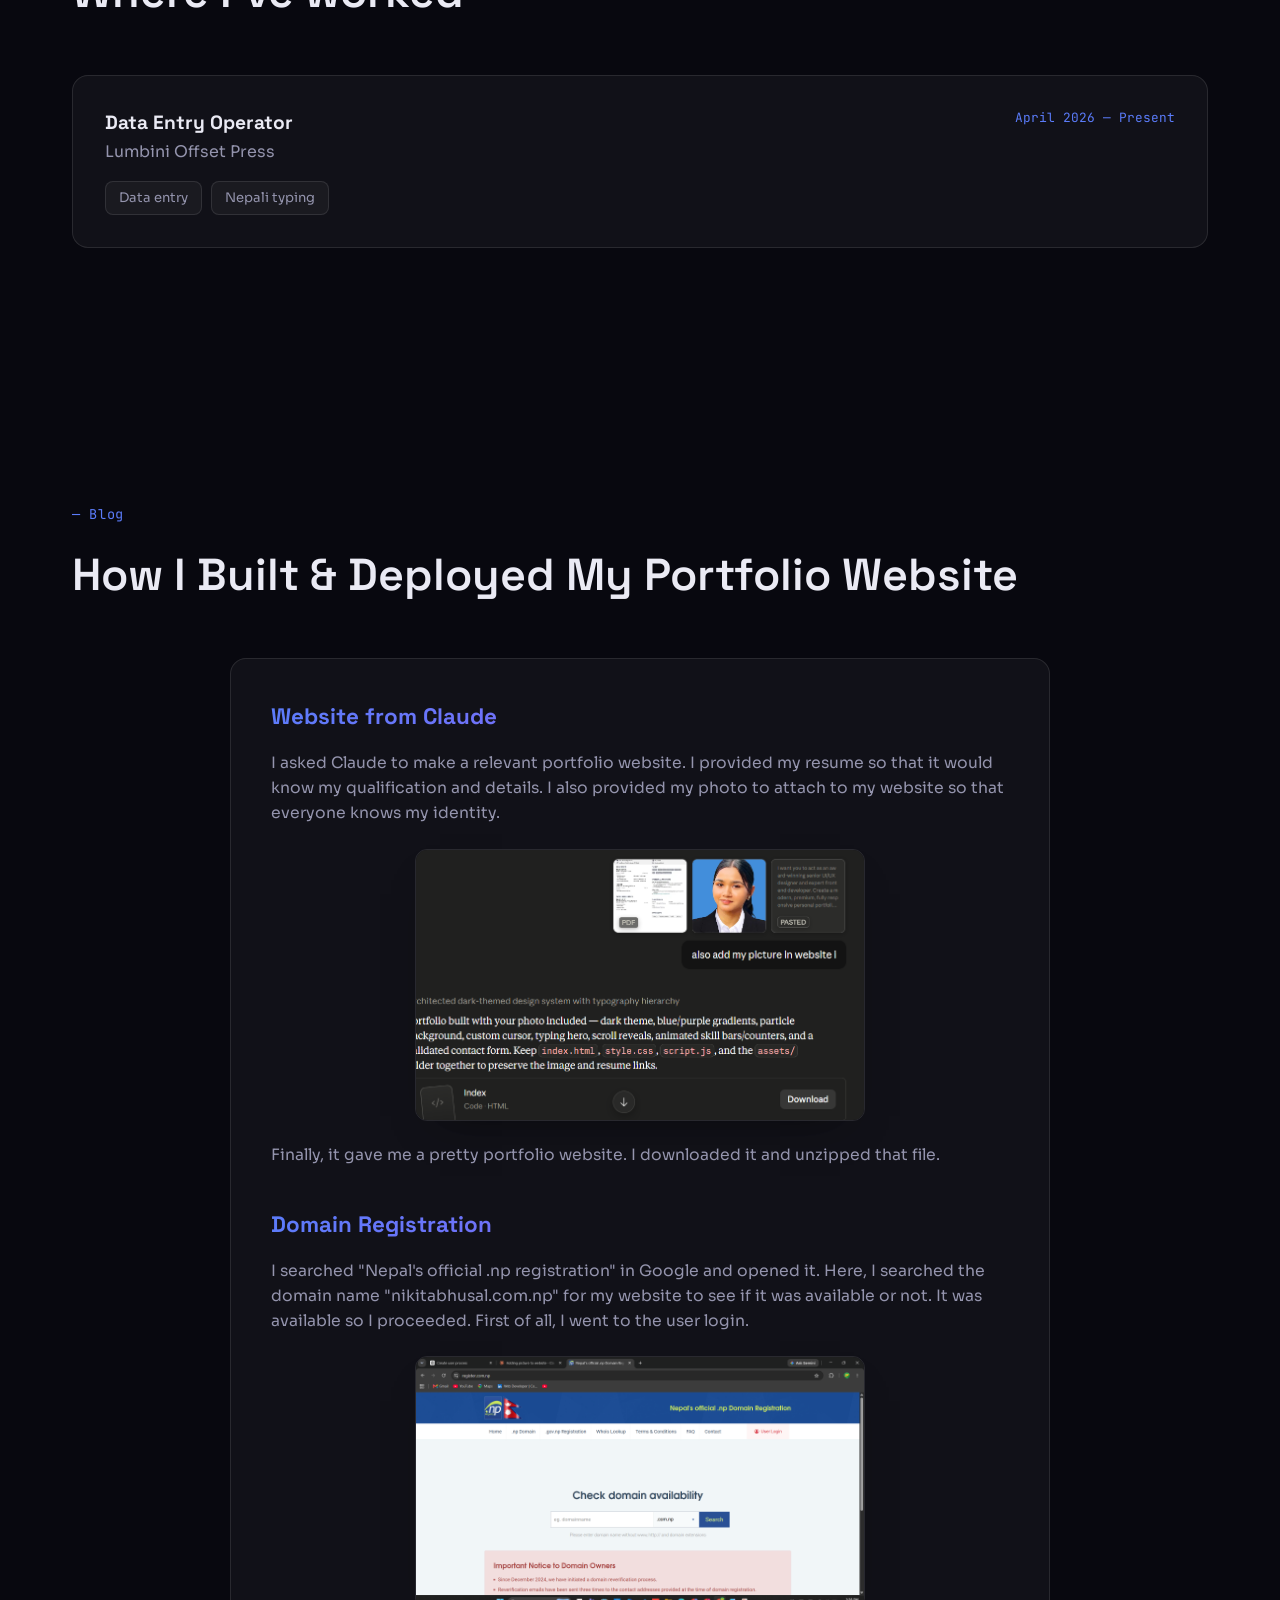
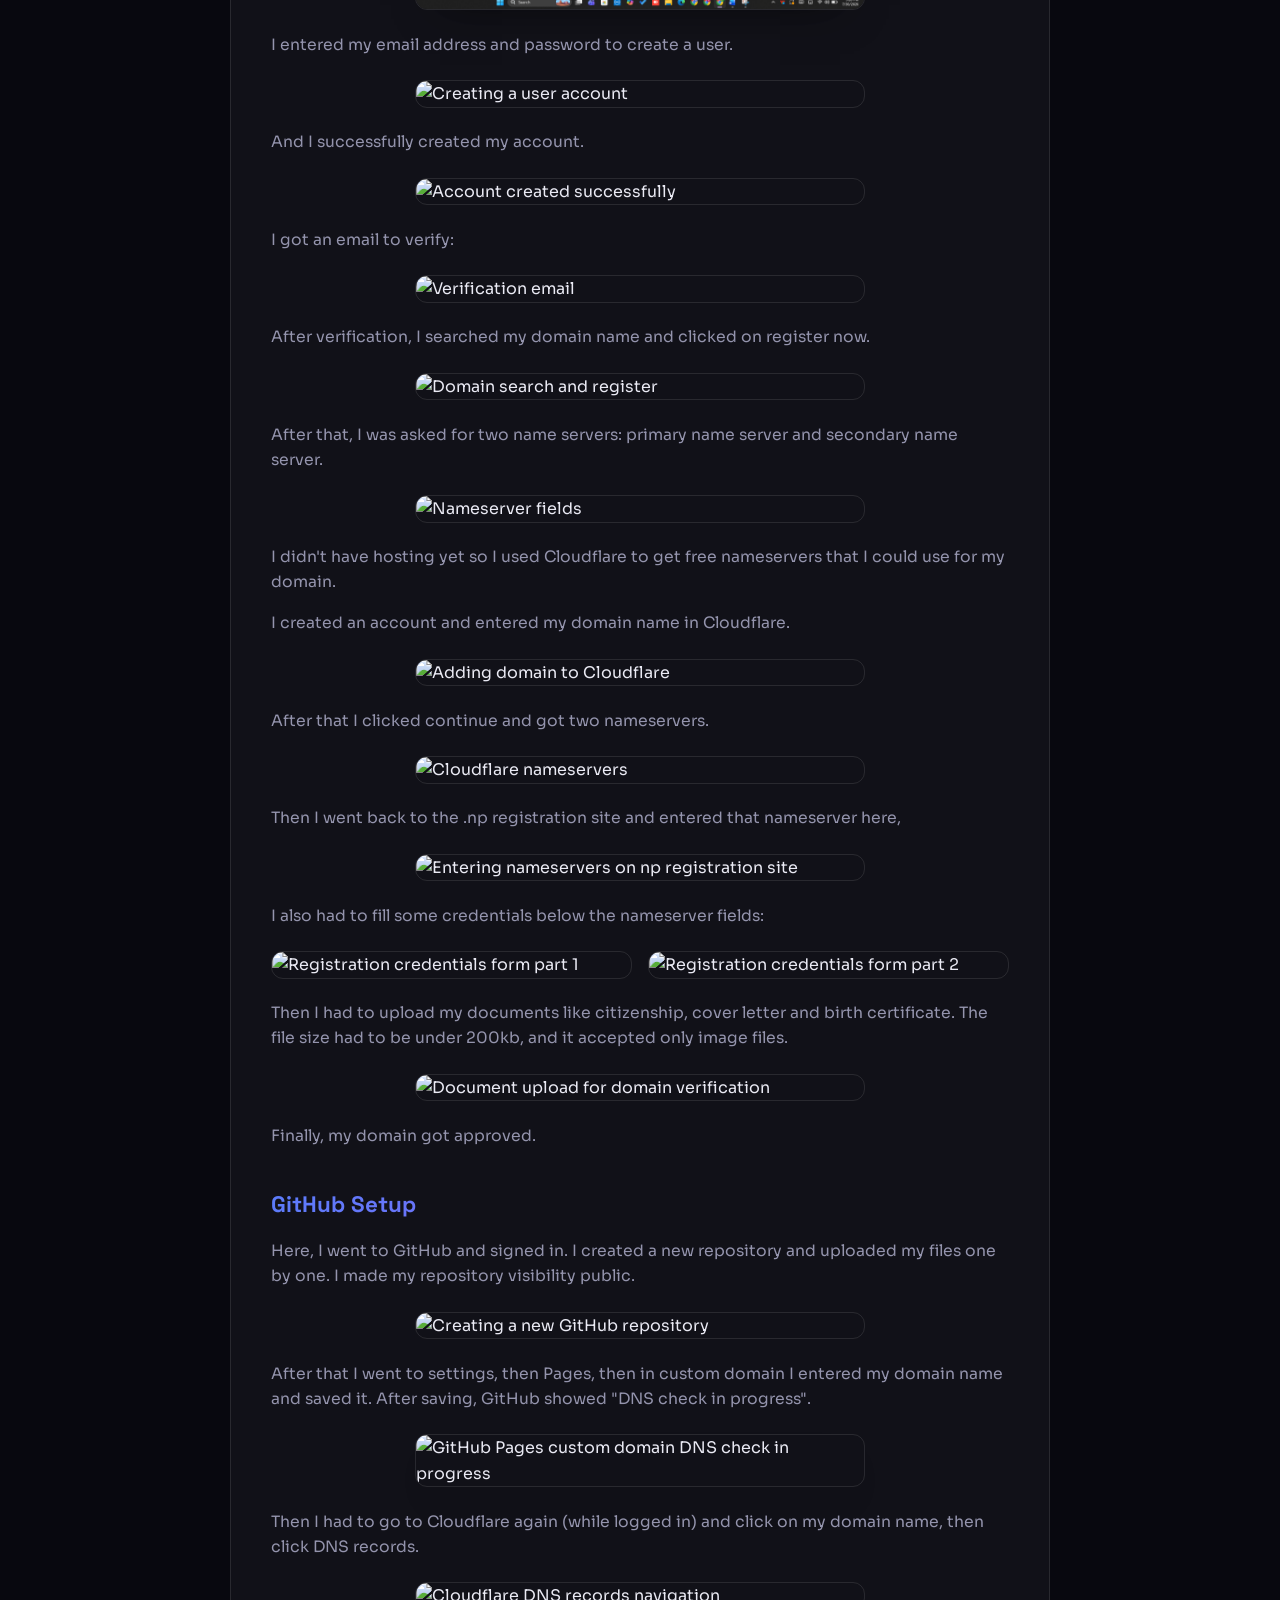
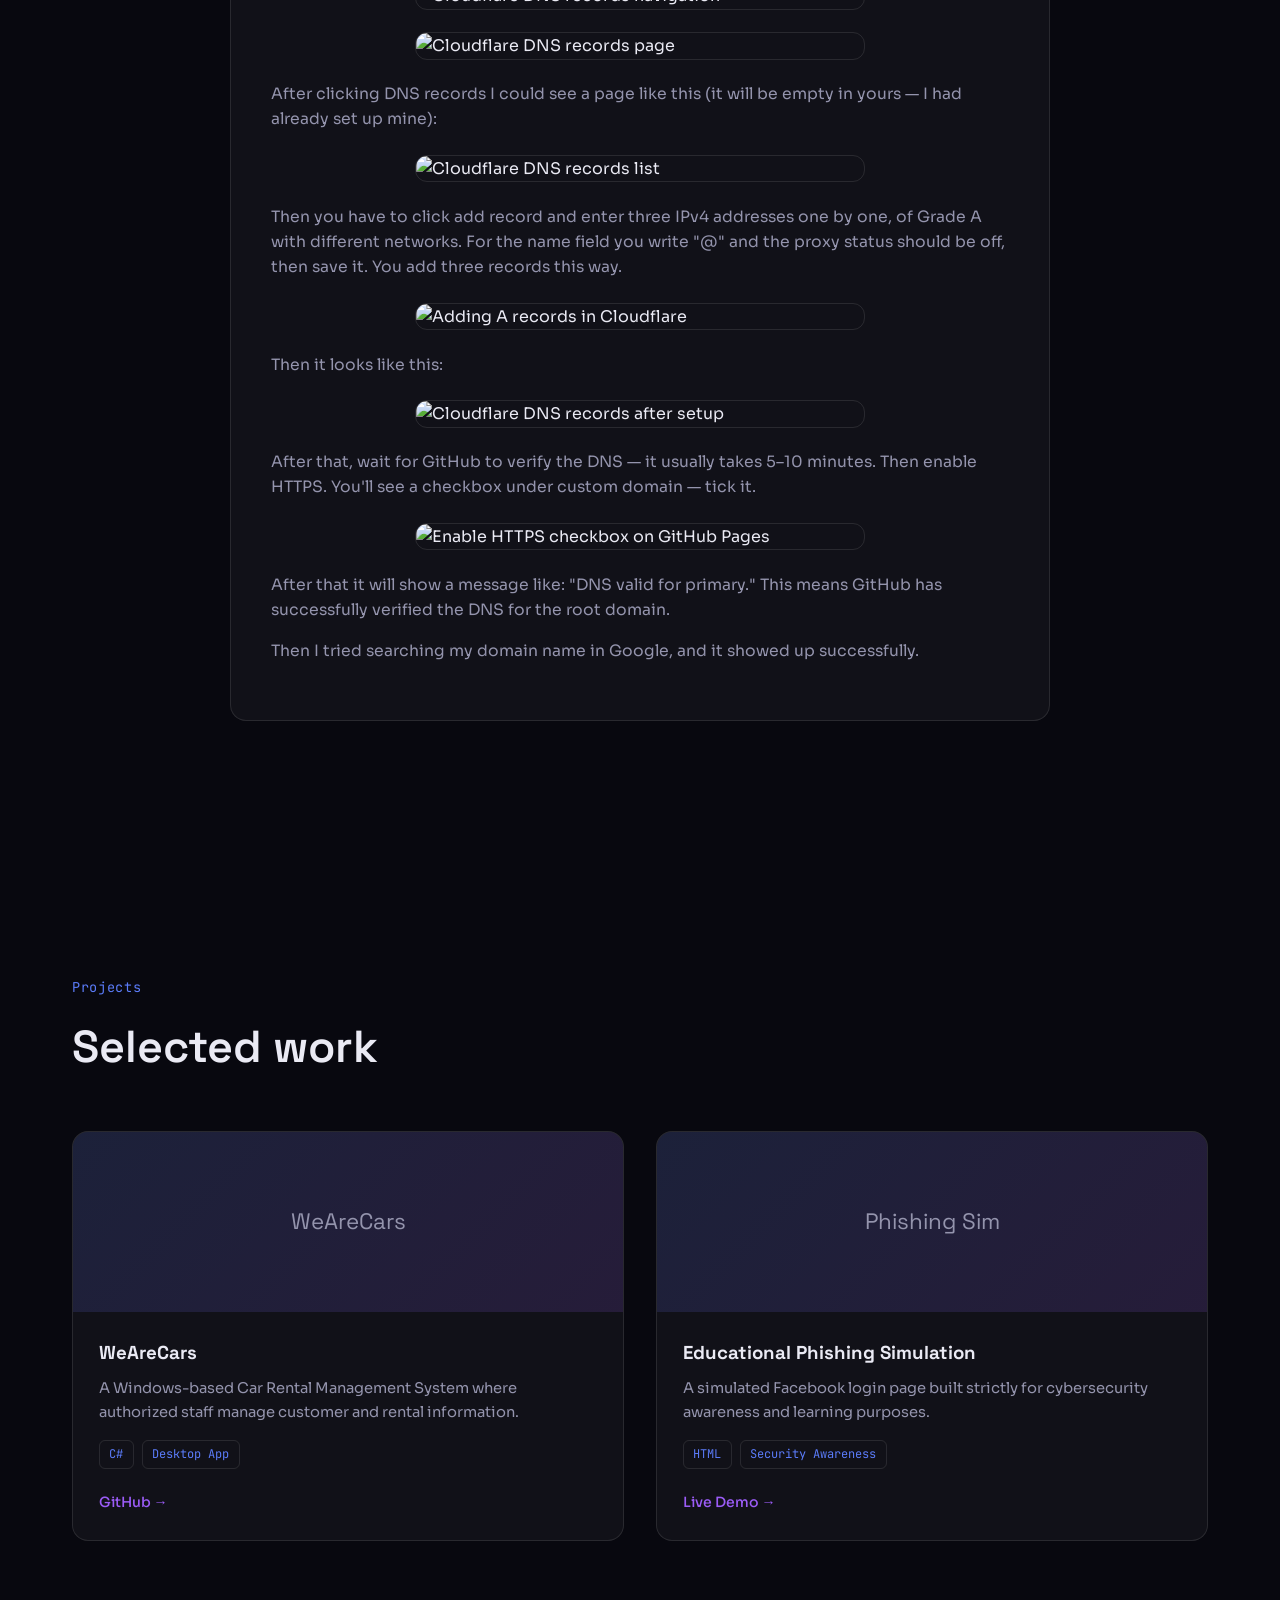
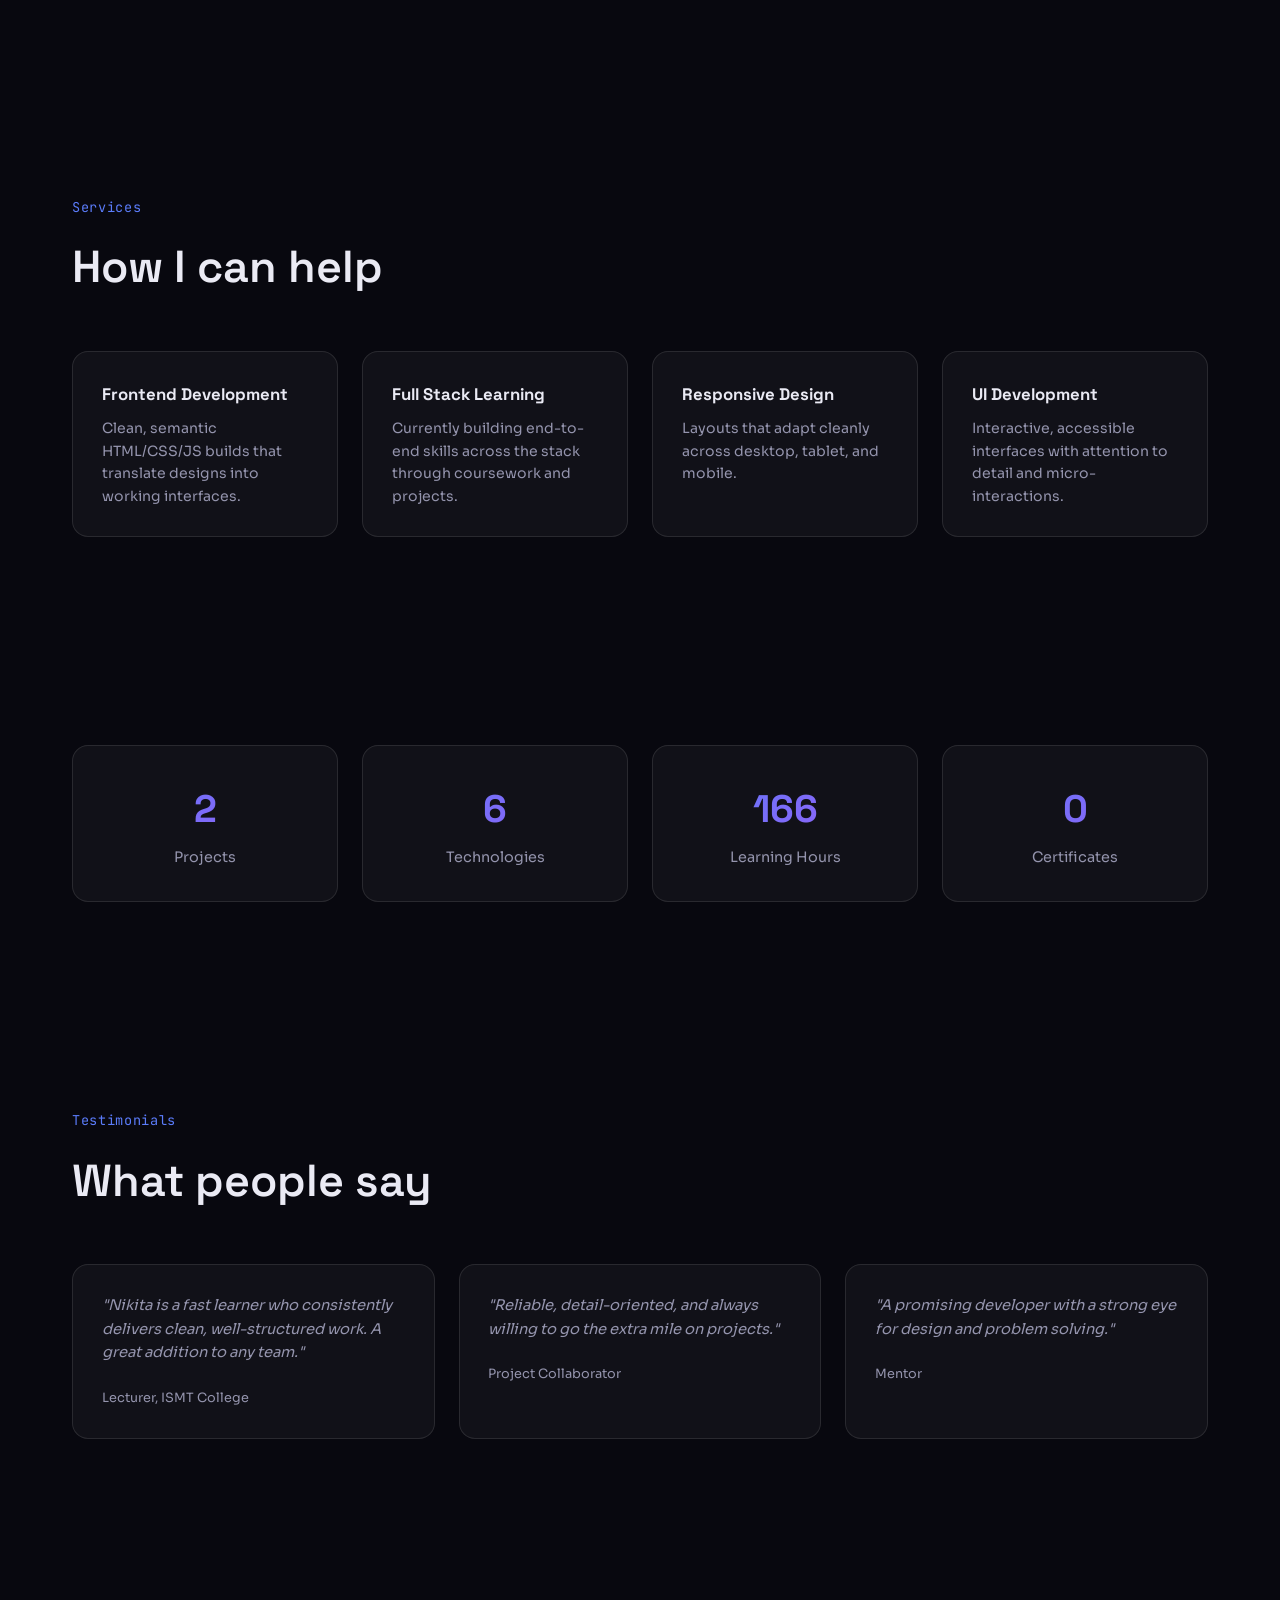
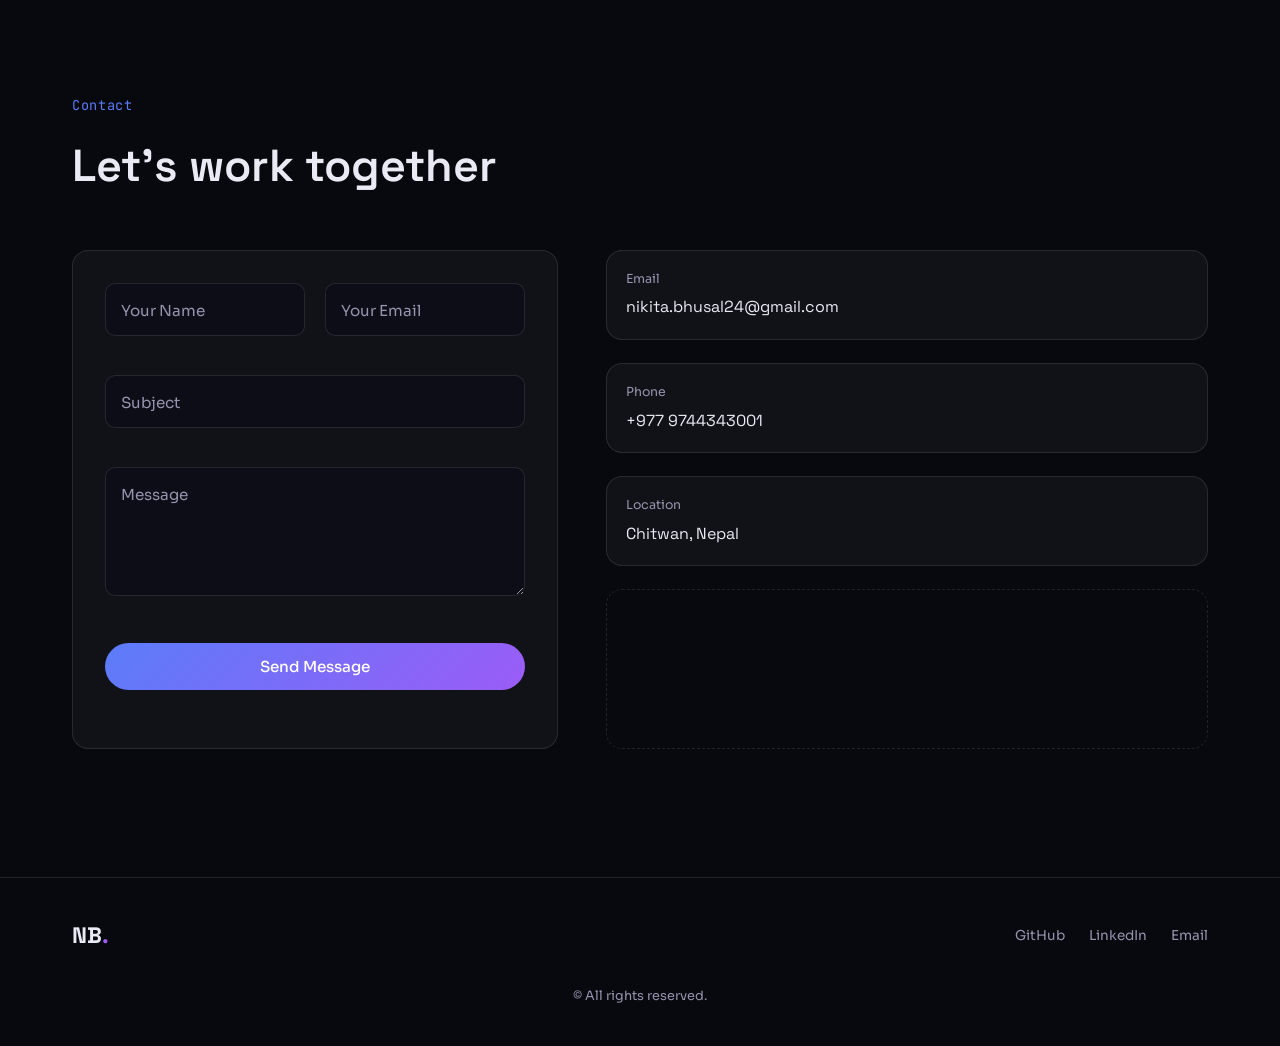
==== commit 74e82e5c: "Update index.html" ====
--- a/index.html
+++ b/index.html
@@ -205,12 +205,12 @@
 
       <h3>Website from Claude</h3>
       <p>I asked Claude to make a relevant portfolio website. I provided my resume so that it would know my qualification and details. I also provided my photo to attach to my website so that everyone knows my identity.</p>
-      <figure><img src="assets/blog/image1.png" alt="Portfolio website generated by Claude"></figure>
+      <figure><img src="image1.png" alt="Portfolio website generated by Claude"></figure>
       <p>Finally, it gave me a pretty portfolio website. I downloaded it and unzipped that file.</p>
 
       <h3>Domain Registration</h3>
       <p>I searched "Nepal's official .np registration" in Google and opened it. Here, I searched the domain name "nikitabhusal.com.np" for my website to see if it was available or not. It was available so I proceeded. First of all, I went to the user login.</p>
-      <figure><img src="assets/blog/image2.png" alt="np domain registration login page"></figure>
+      <figure><img src="image2.png" alt="np domain registration login page"></figure>
       <p>I entered my email address and password to create a user.</p>
       <figure><img src="assets/blog/image3.png" alt="Creating a user account"></figure>
       <p>And I successfully created my account.</p>
--- a/style.css
+++ b/style.css
@@ -195,7 +195,34 @@
 .exp-head{display:flex;justify-content:space-between;align-items:flex-start;flex-wrap:wrap;gap:1rem;margin-bottom:1rem;}
 .exp-head h3{font-family:var(--font-display);font-size:1.2rem;}
 .exp-head p{color:var(--text-dim);}
-
+/* ============ Blog Post ============ */
+.blog-post{
+  background:var(--surface);border:1px solid var(--border);border-radius:var(--radius);
+  padding:2.5rem;max-width:820px;margin:0 auto;
+}
+.blog-post h3{
+  font-family:var(--font-display);font-size:1.4rem;margin:2.4rem 0 1rem;
+  background:var(--grad);-webkit-background-clip:text;background-clip:text;color:transparent;
+}
+.blog-post h3:first-child{margin-top:0;}
+.blog-post p{color:var(--text-dim);font-size:.98rem;margin-bottom:1rem;}
+.blog-post figure{margin:1.4rem 0;}
+.blog-post figure img{
+  width:100%;
+  max-width:450px;
+  display:block;
+  margin:0 auto;
+  border-radius:12px;border:1px solid var(--border);
+  box-shadow:0 20px 40px -25px rgba(0,0,0,.6);
+}
+.blog-post figure.figure-pair{display:flex;gap:1rem;}
+.blog-post figure.figure-pair img{width:50%;}
+
+@media (max-width:600px){
+  .blog-post{padding:1.5rem;}
+  .blog-post figure.figure-pair{flex-direction:column;}
+  .blog-post figure.figure-pair img{width:100%;}
+}
 /* ============ Projects ============ */
 .projects-grid{display:grid;grid-template-columns:repeat(2,1fr);gap:2rem;}
 .project-card{
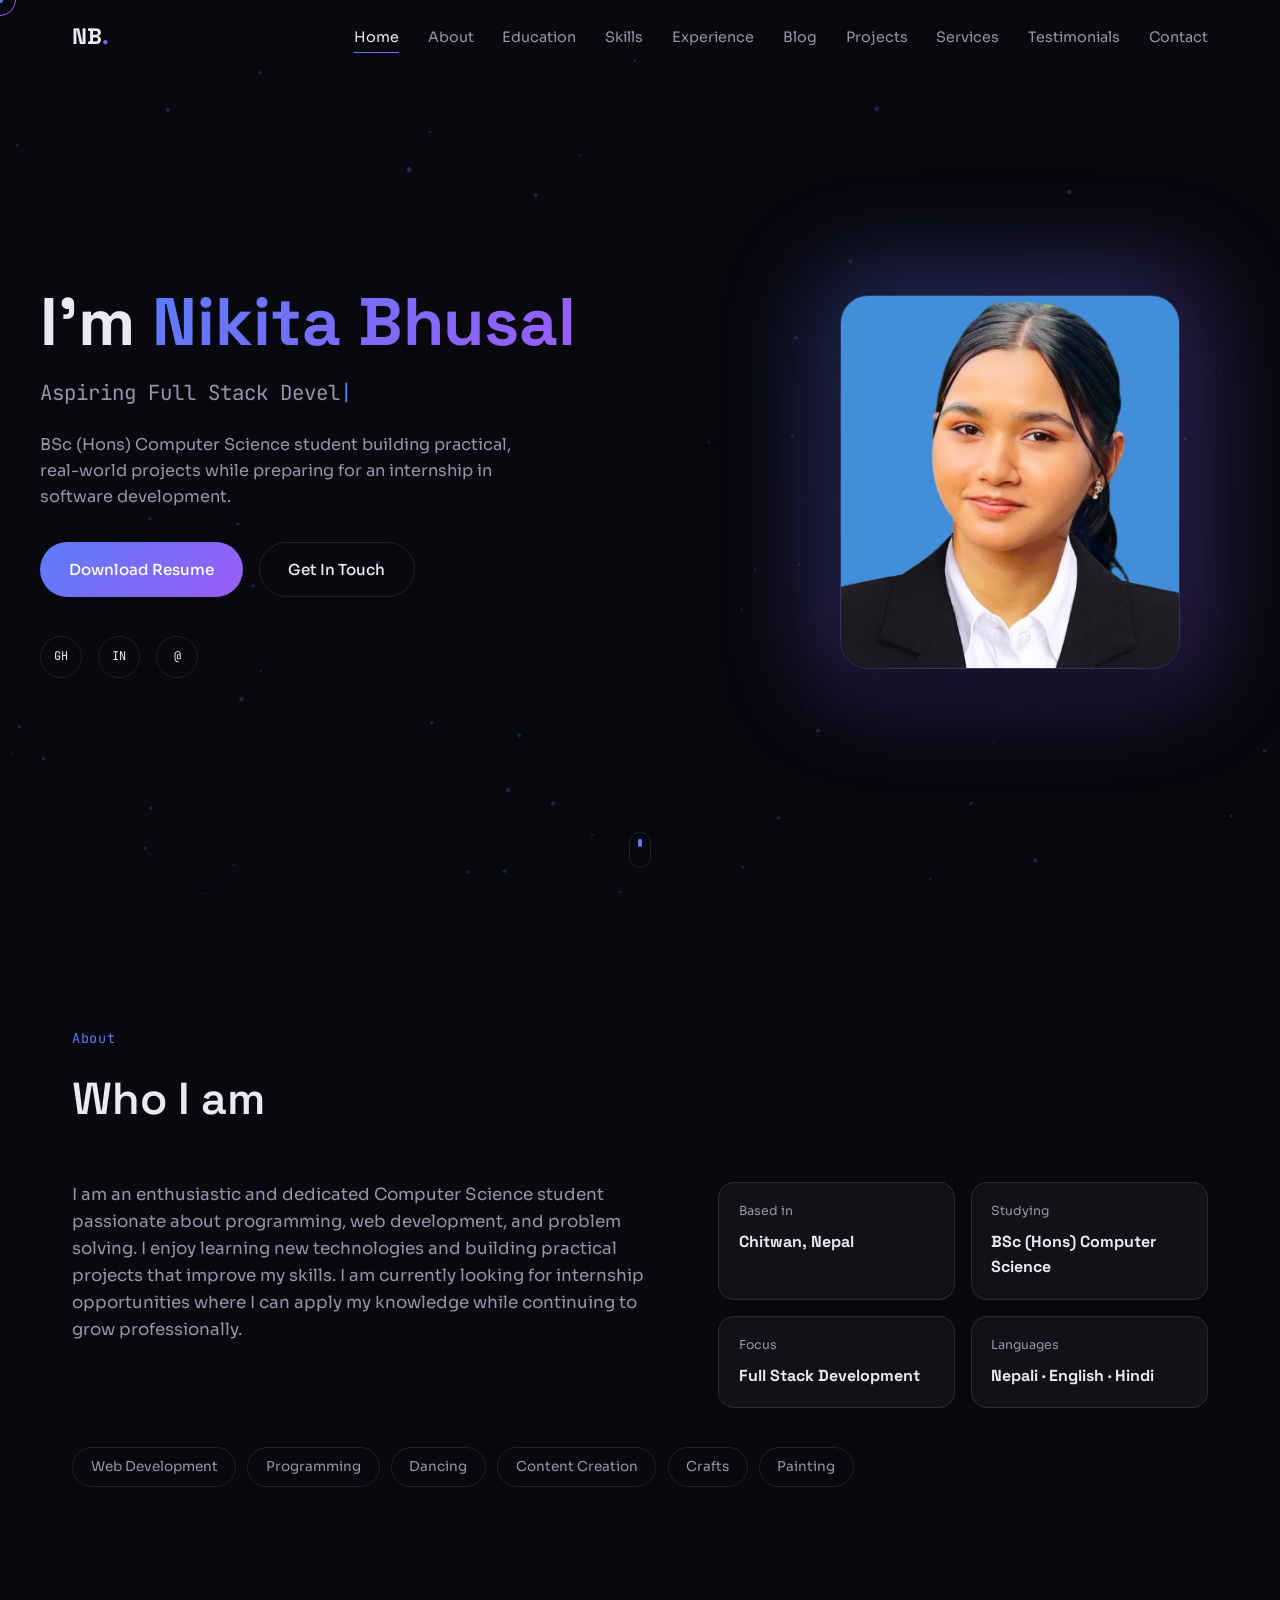
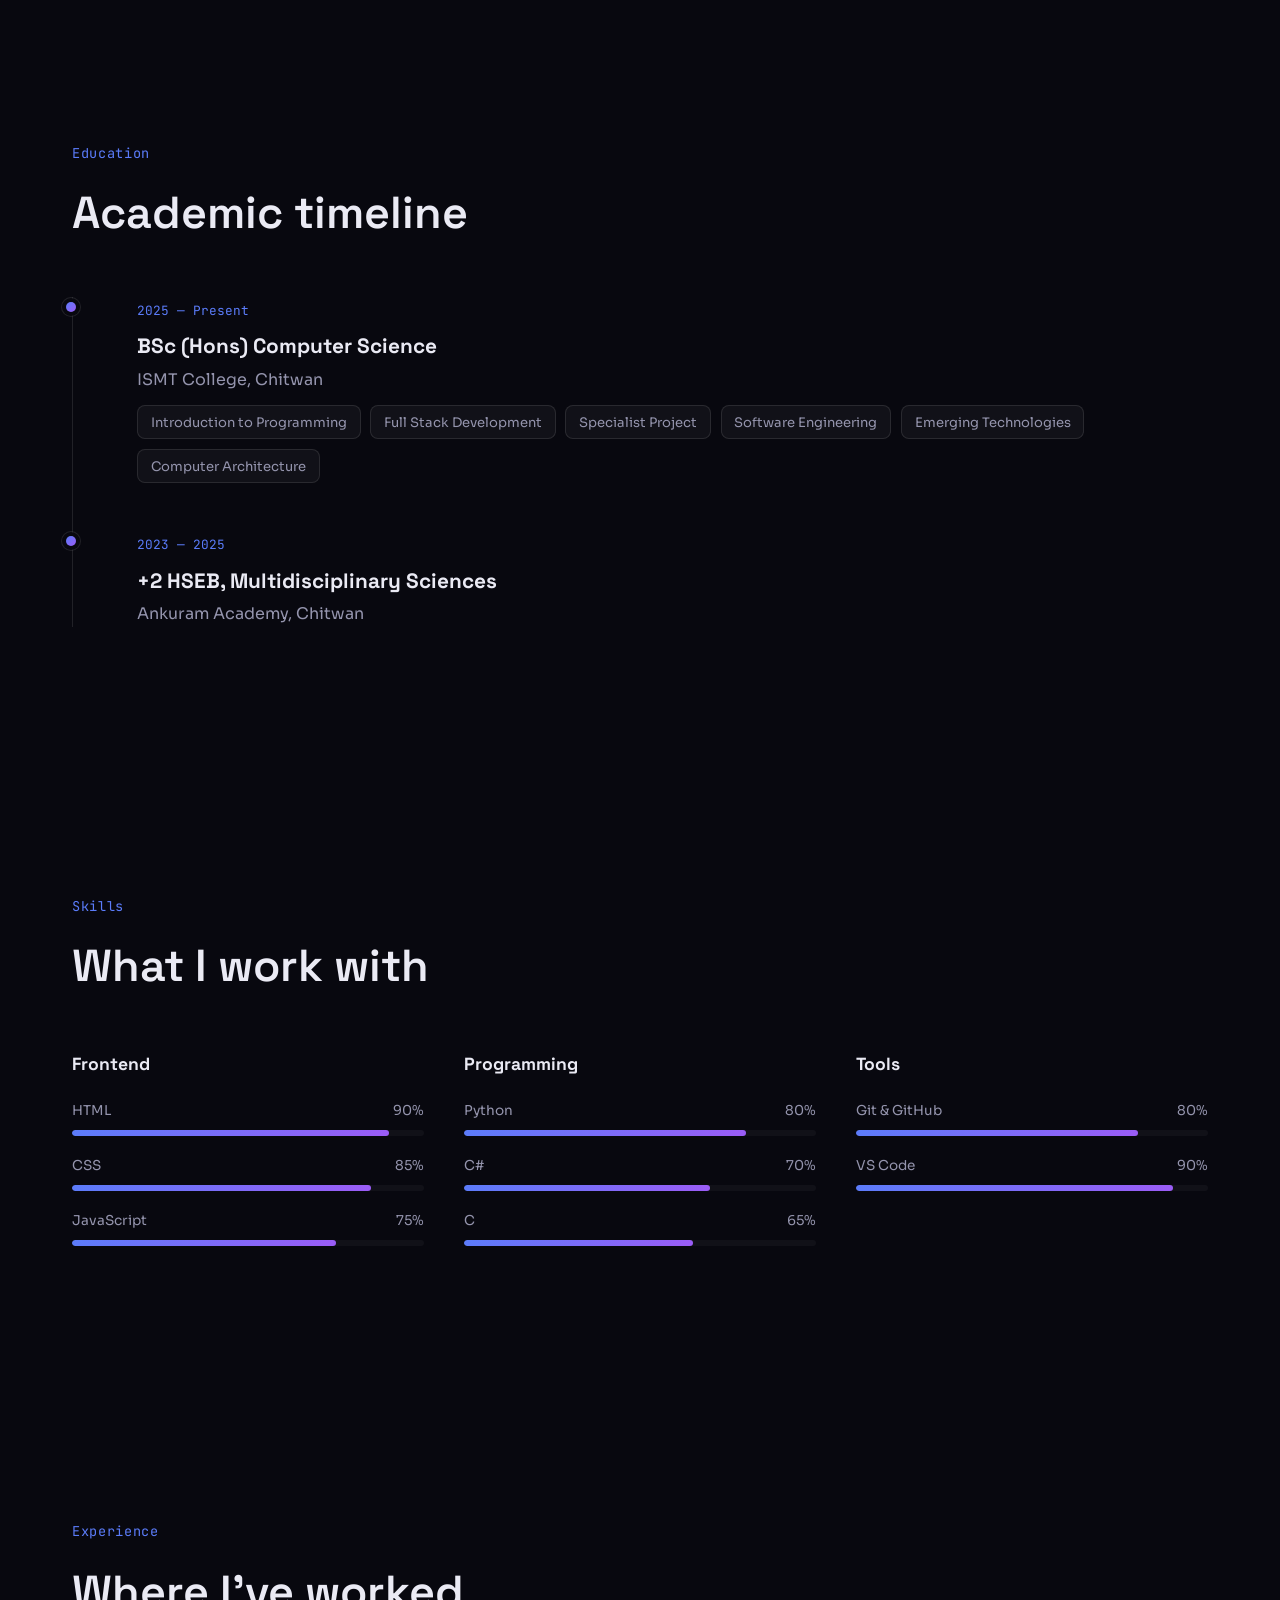
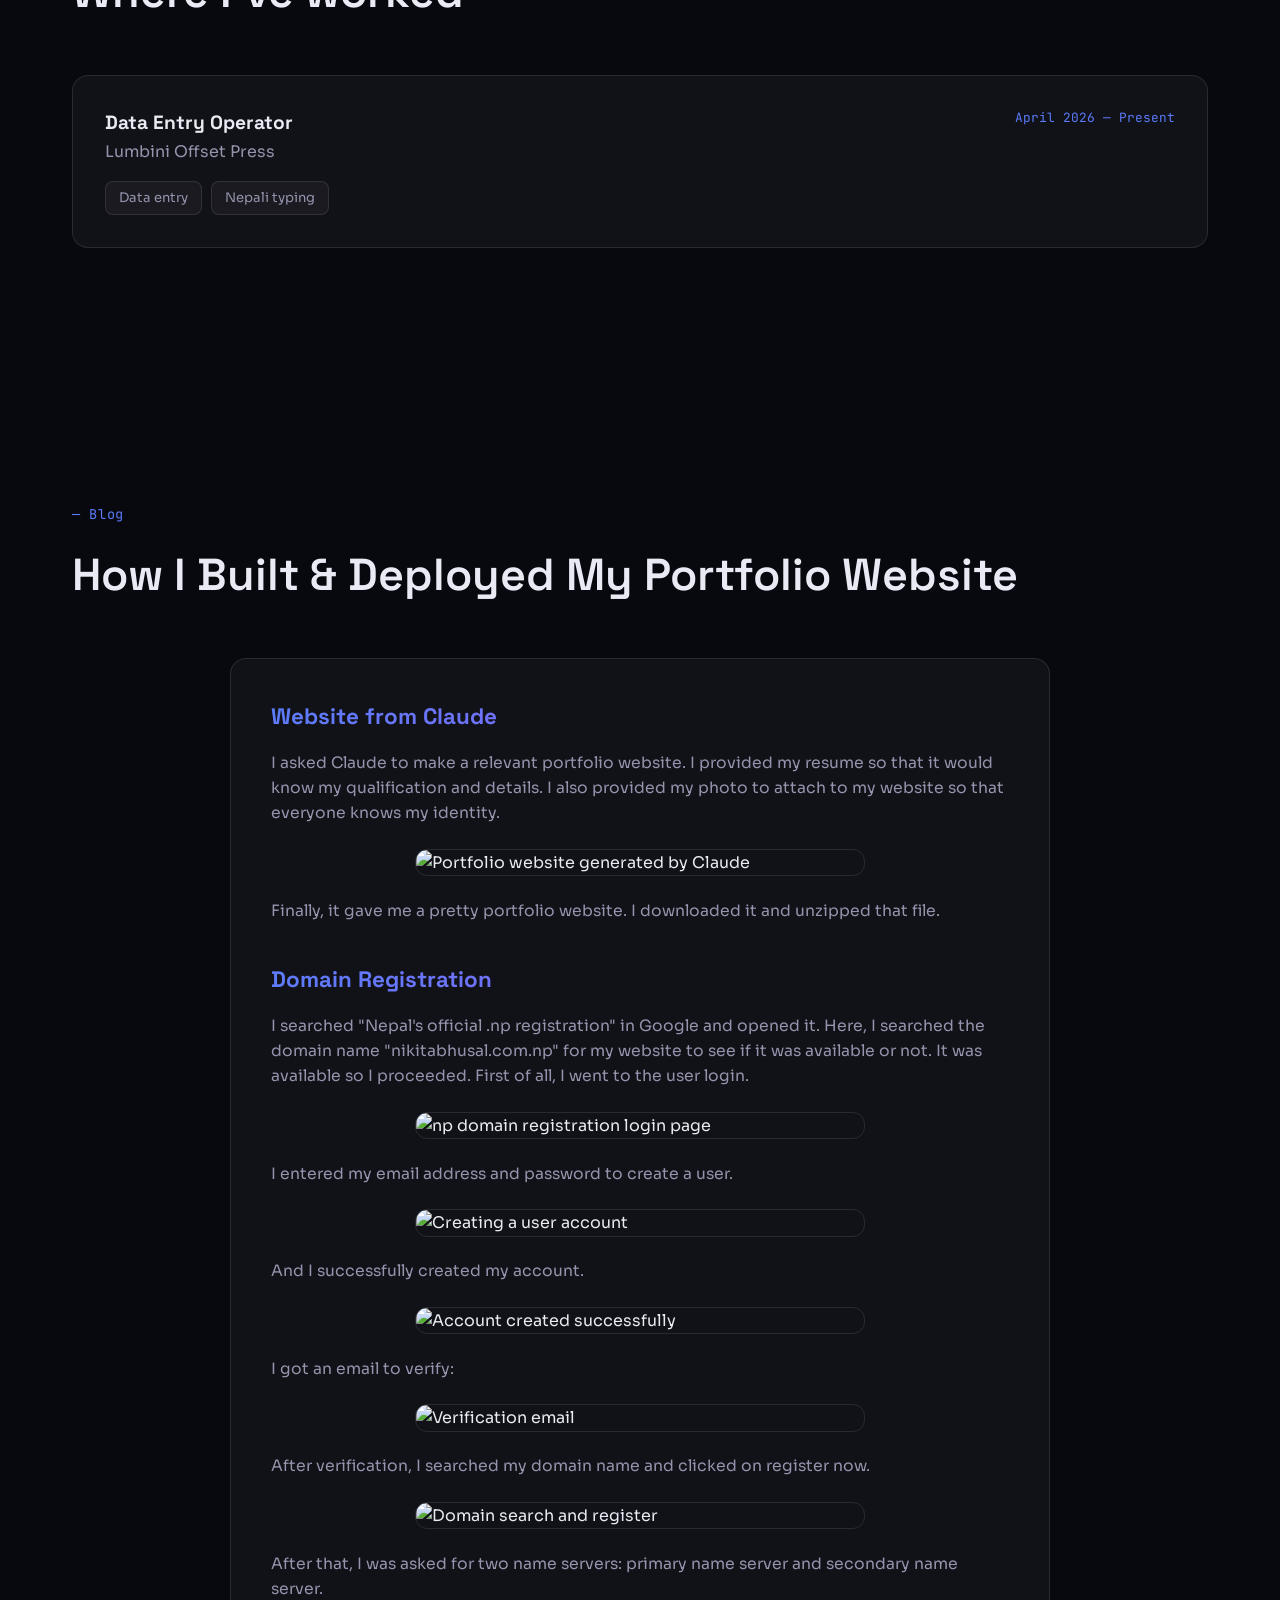
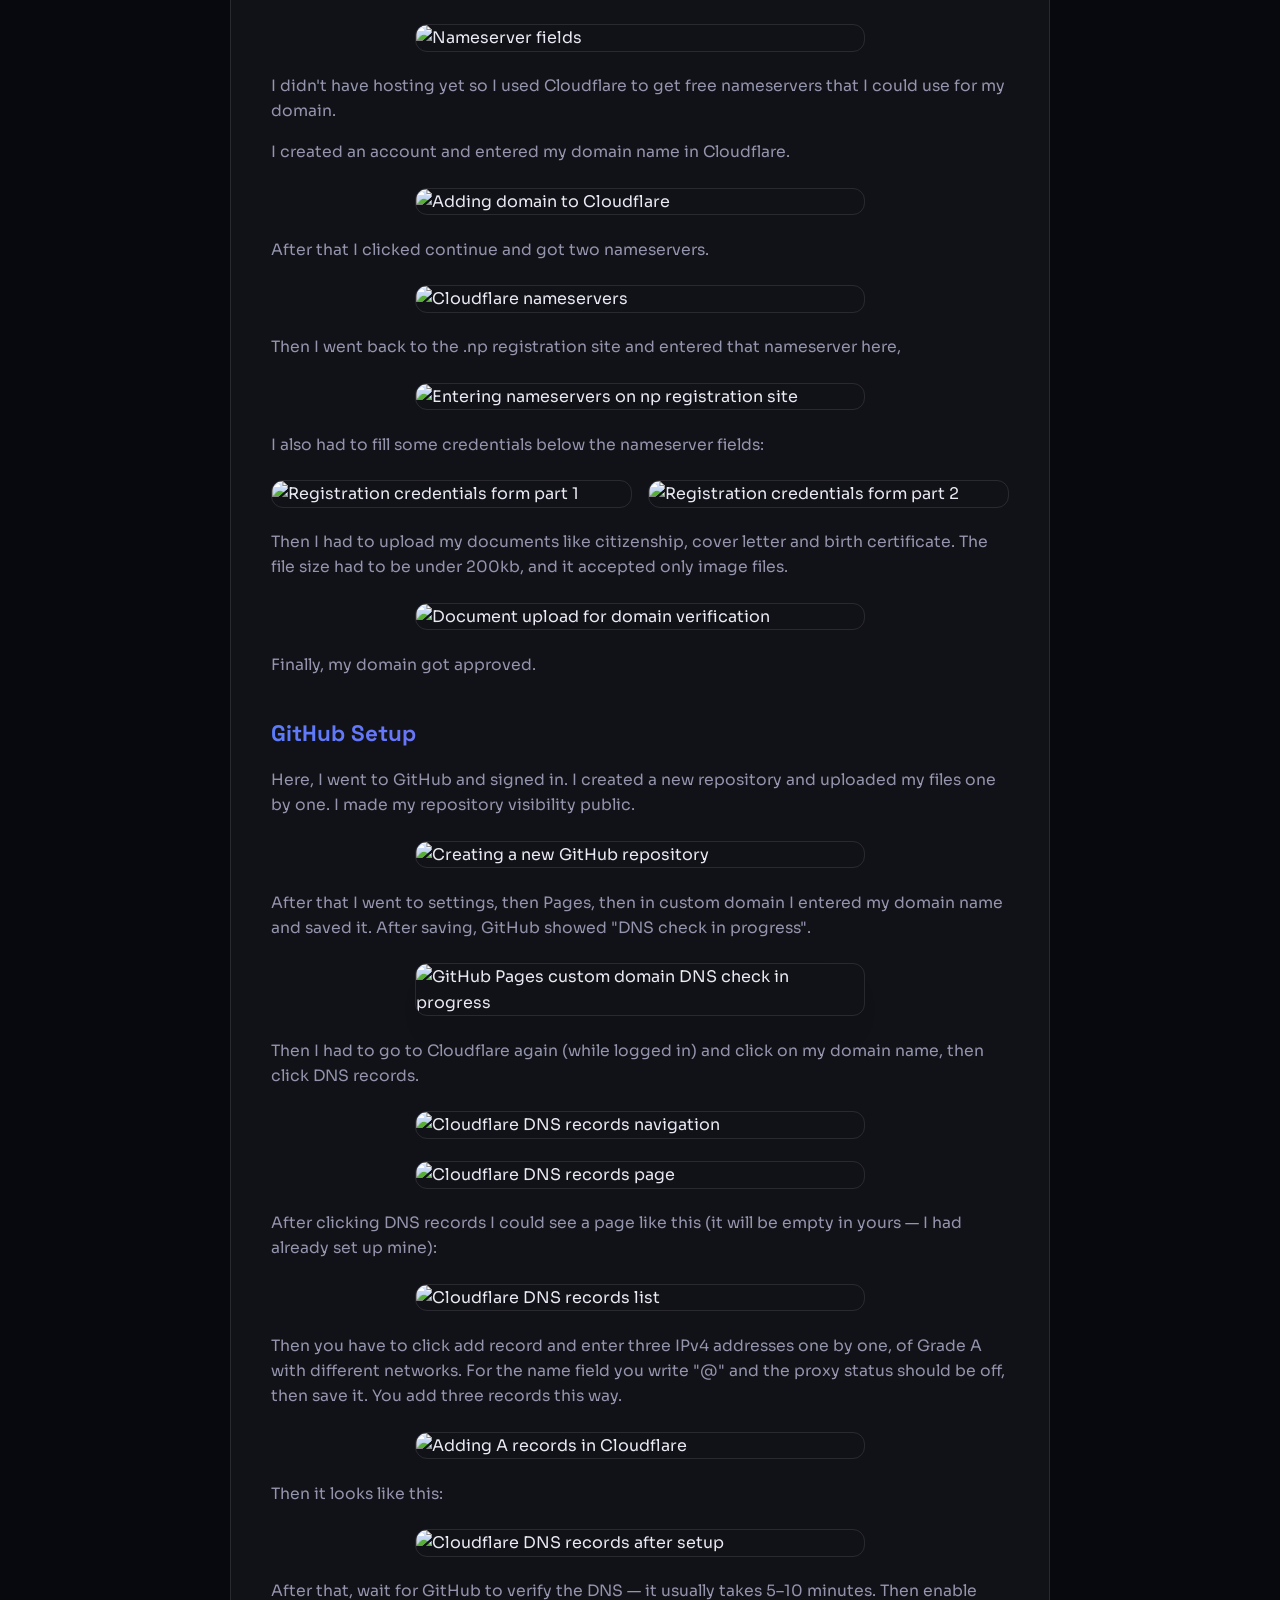
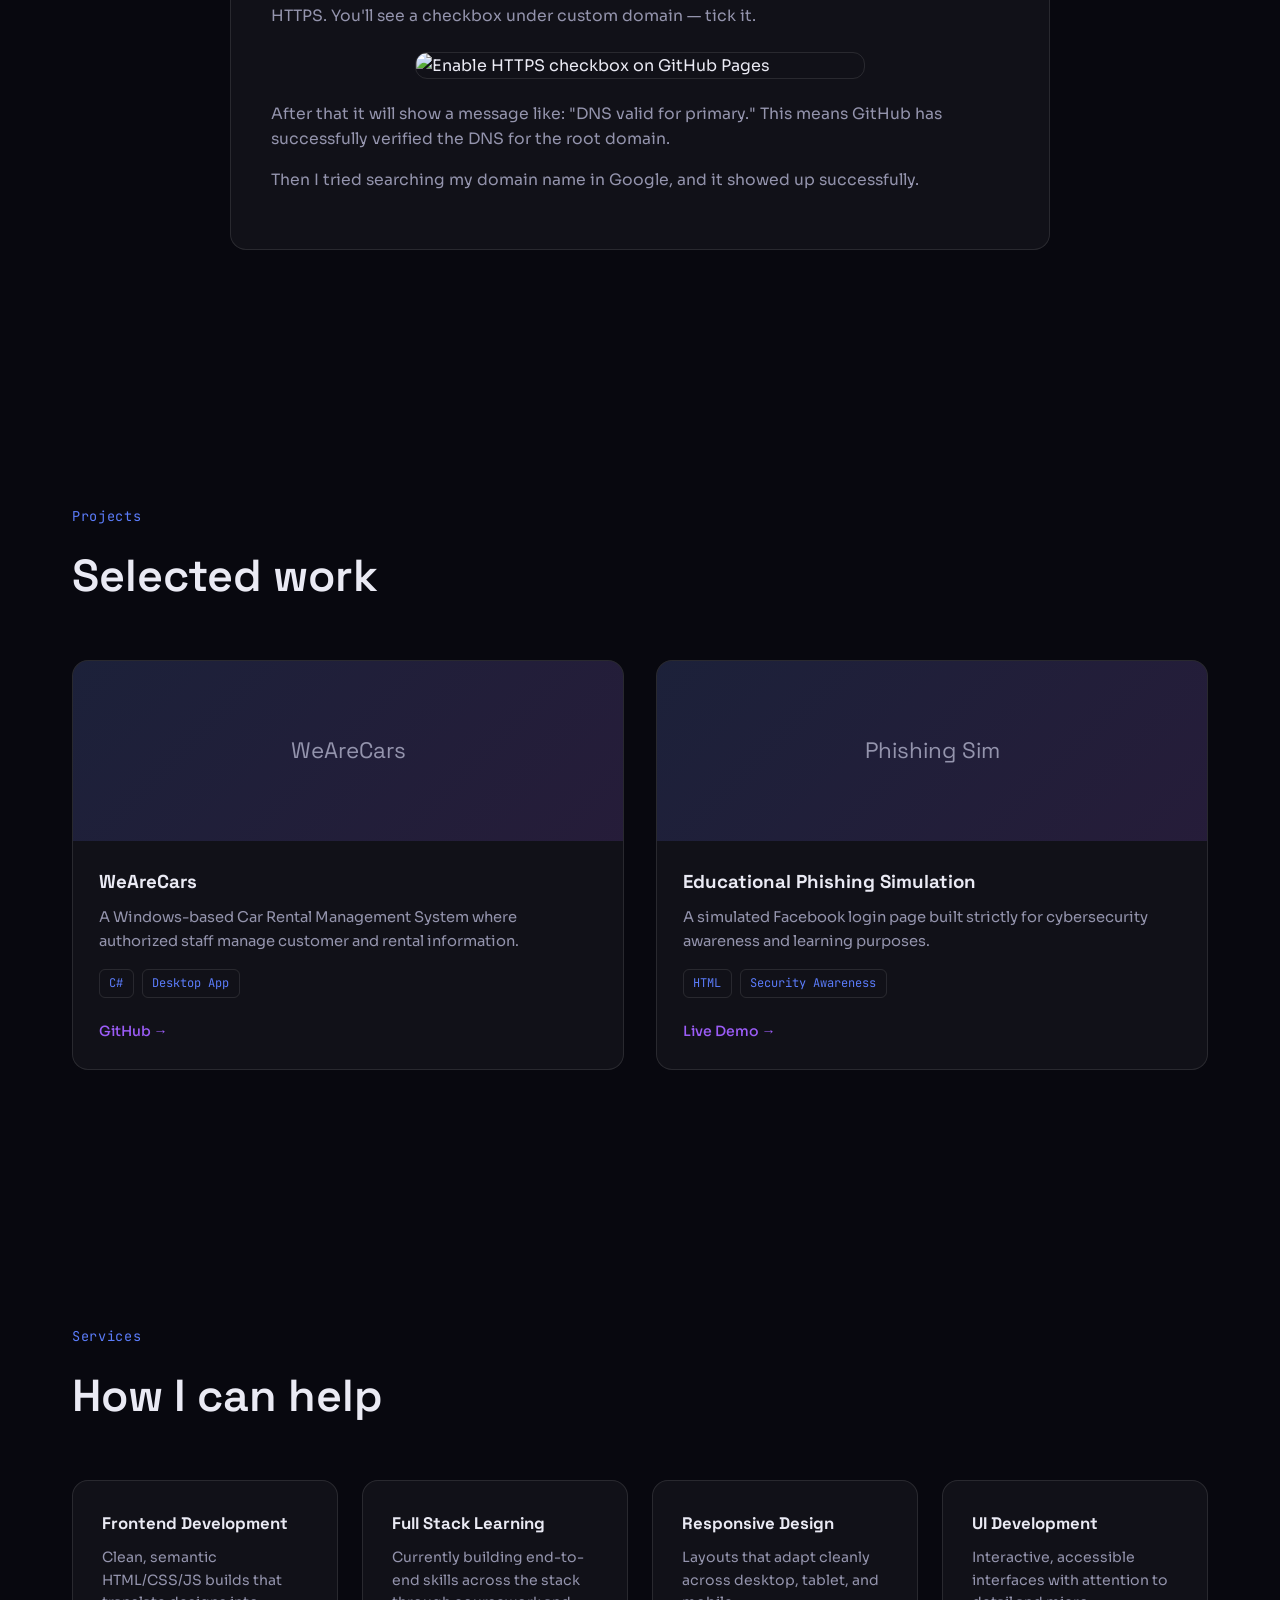
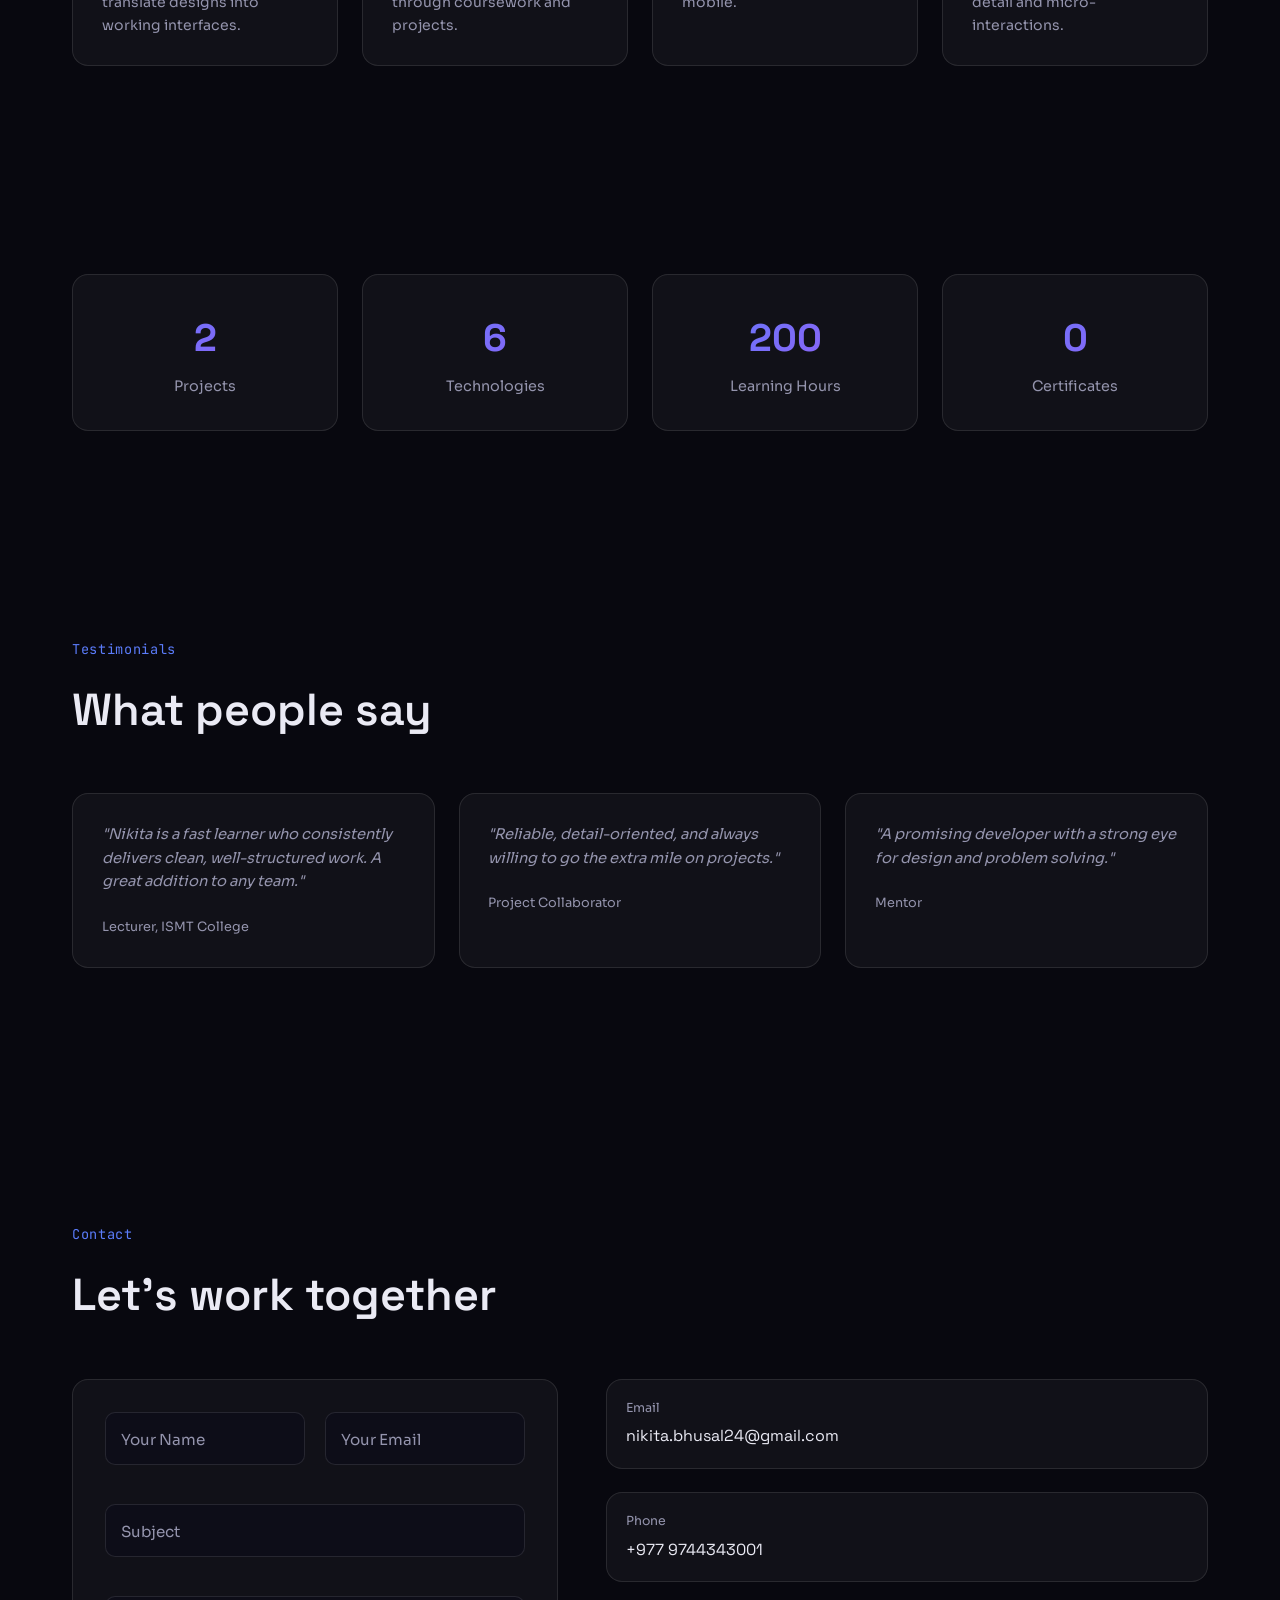
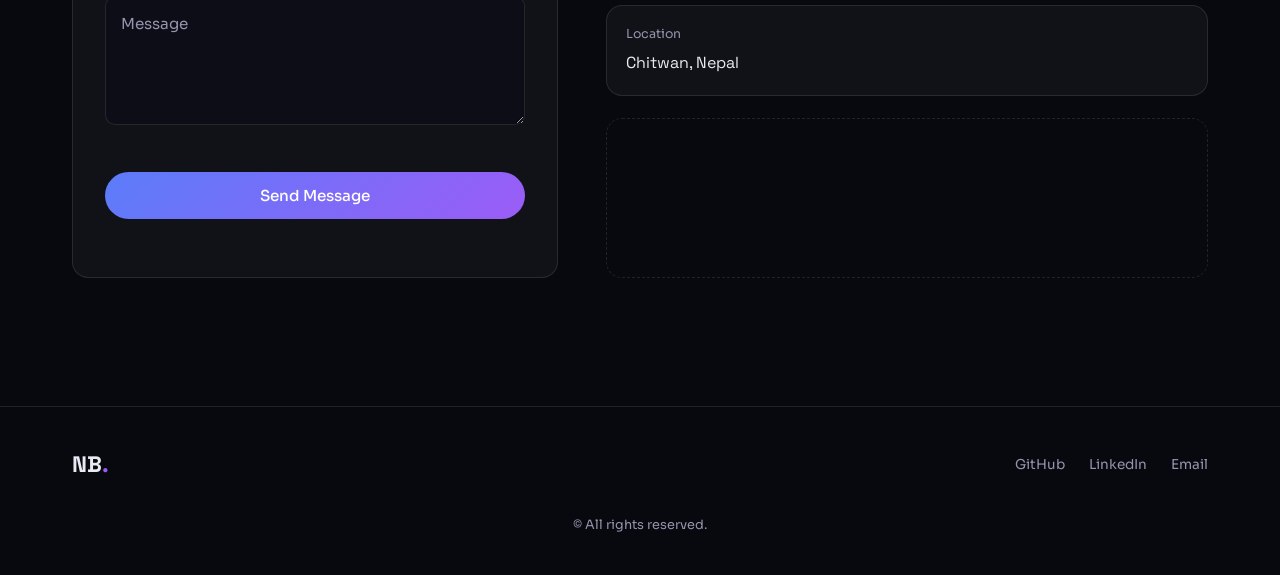
==== commit fc861061: "Update index.html" ====
--- a/index.html
+++ b/index.html
@@ -205,12 +205,12 @@
 
       <h3>Website from Claude</h3>
       <p>I asked Claude to make a relevant portfolio website. I provided my resume so that it would know my qualification and details. I also provided my photo to attach to my website so that everyone knows my identity.</p>
-      <figure><img src="image1.png" alt="Portfolio website generated by Claude"></figure>
+      <figure><img src="assets/blog/image1.png" alt="Portfolio website generated by Claude"></figure>
       <p>Finally, it gave me a pretty portfolio website. I downloaded it and unzipped that file.</p>
 
       <h3>Domain Registration</h3>
       <p>I searched "Nepal's official .np registration" in Google and opened it. Here, I searched the domain name "nikitabhusal.com.np" for my website to see if it was available or not. It was available so I proceeded. First of all, I went to the user login.</p>
-      <figure><img src="image2.png" alt="np domain registration login page"></figure>
+      <figure><img src="assets/blog/image2.png" alt="np domain registration login page"></figure>
       <p>I entered my email address and password to create a user.</p>
       <figure><img src="assets/blog/image3.png" alt="Creating a user account"></figure>
       <p>And I successfully created my account.</p>
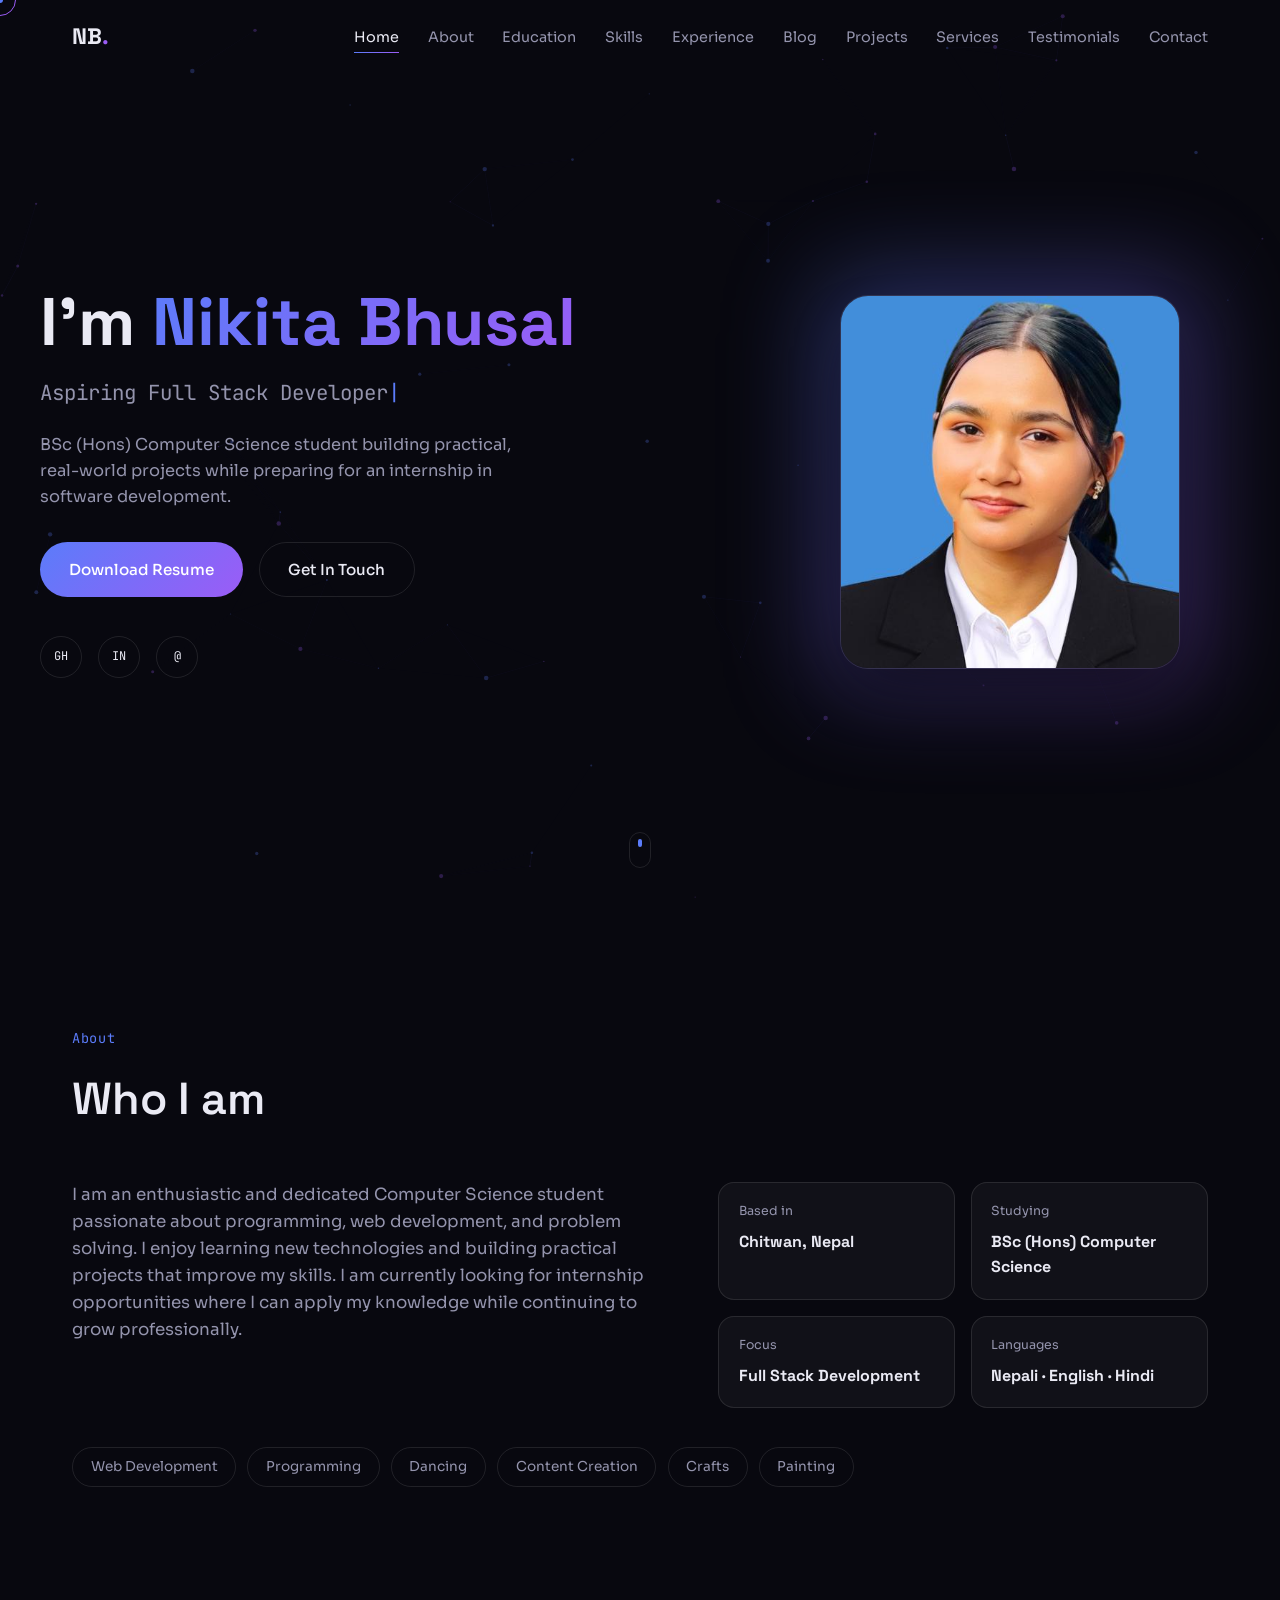
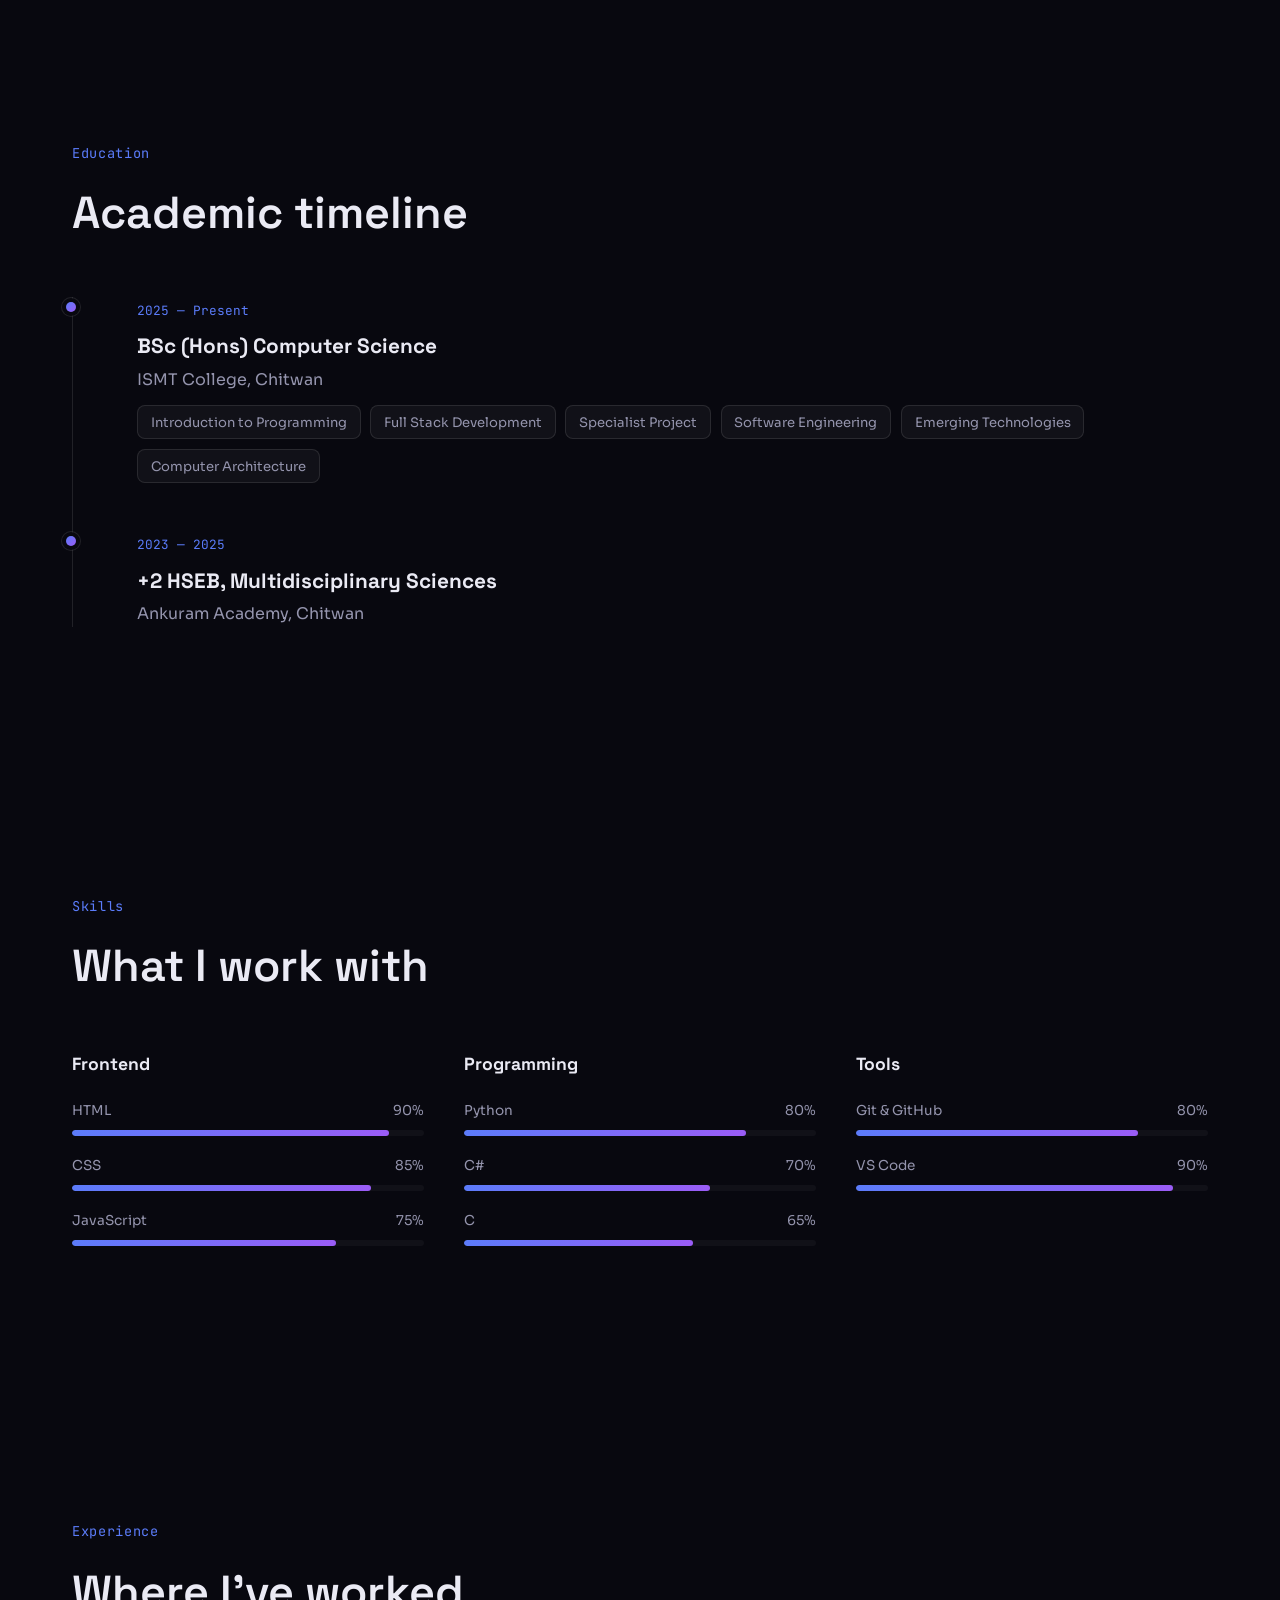
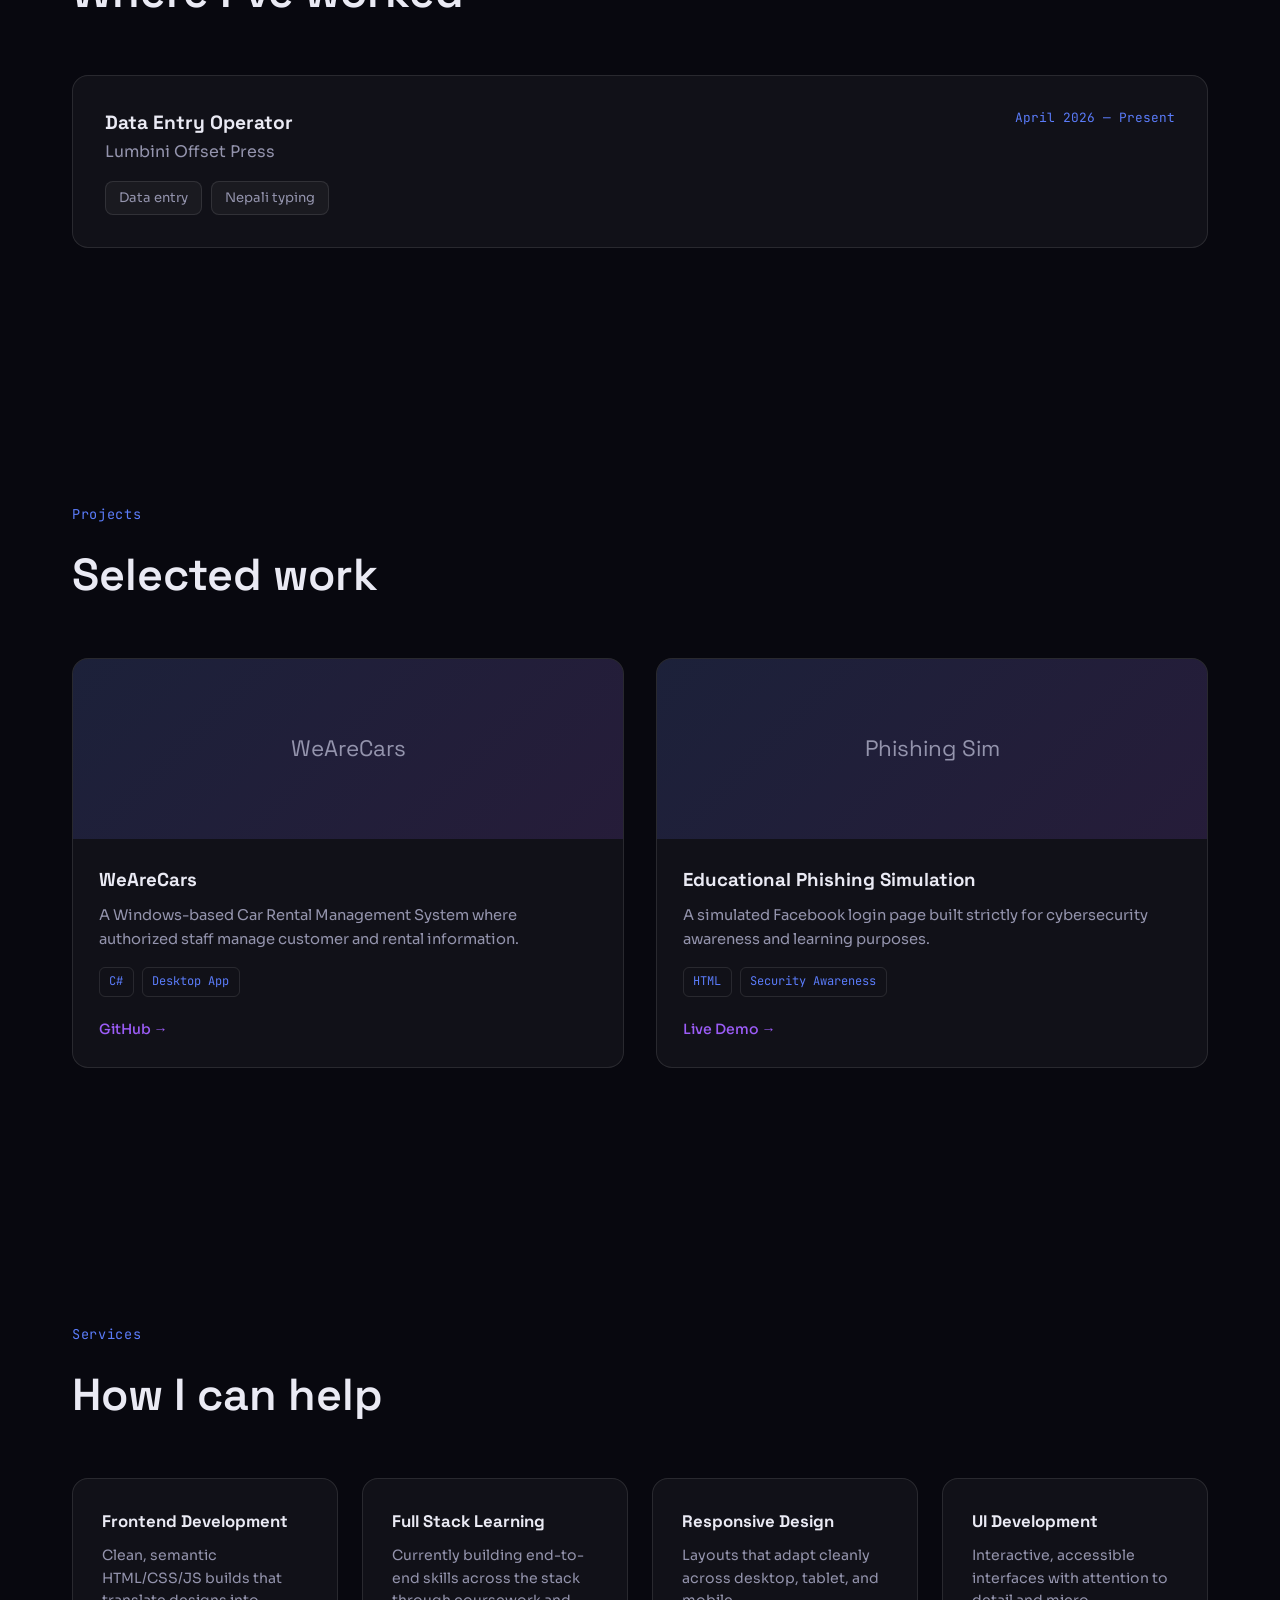
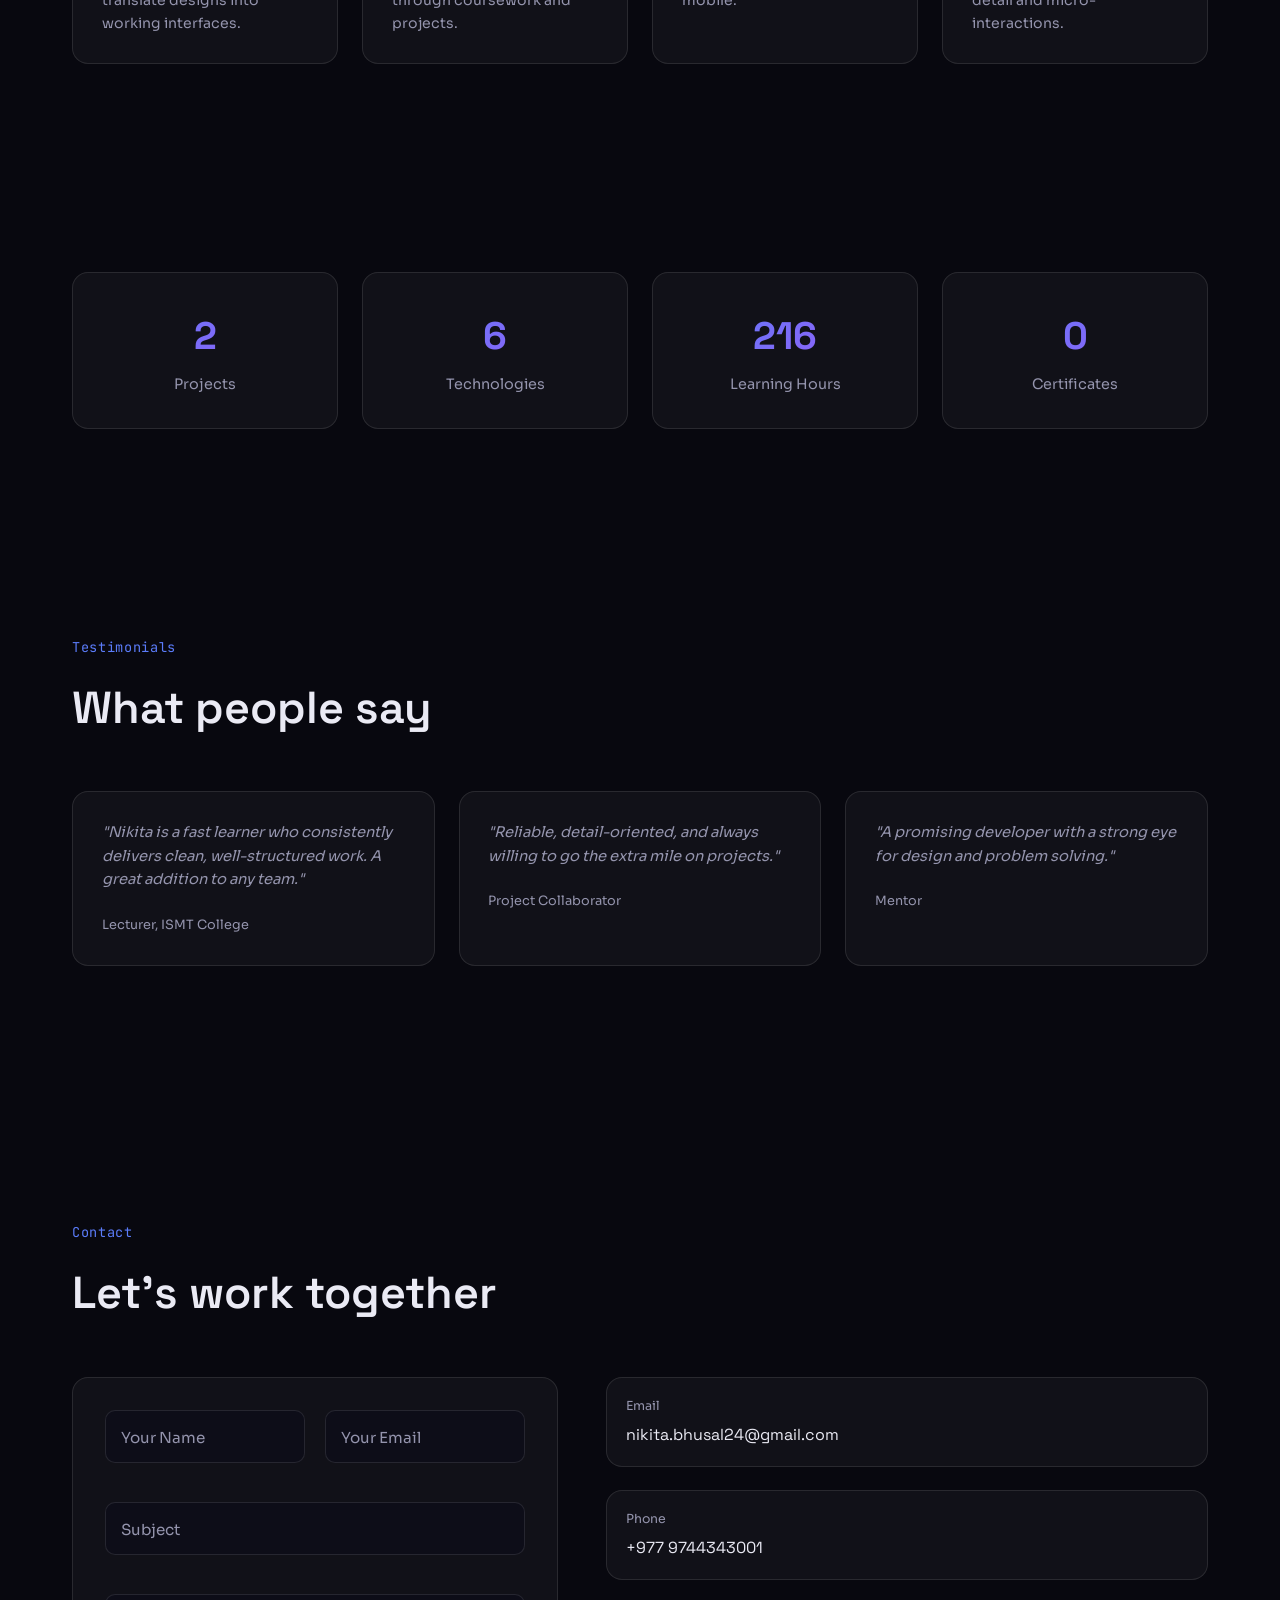
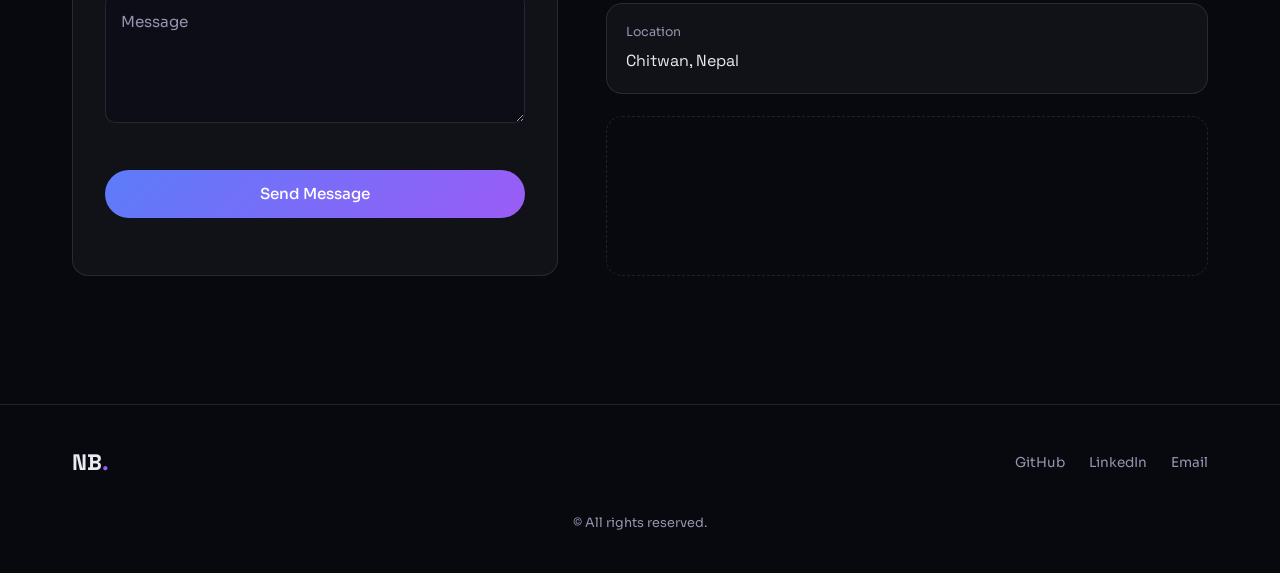
==== commit dcc4a841: "Update index.html" ====
--- a/index.html
+++ b/index.html
@@ -38,7 +38,7 @@
       <a href="#education" class="nav-link" data-nav>Education</a>
       <a href="#skills" class="nav-link" data-nav>Skills</a>
       <a href="#experience" class="nav-link" data-nav>Experience</a>
-            <a href="#blog" class="nav-link" data-nav>Blog</a>
+      <a href="blog.html" class="nav-link" data-nav>Blog</a>
       <a href="#projects" class="nav-link" data-nav>Projects</a>
       <!-- <a href="#certs" class="nav-link" data-nav>Certificates</a> -->
       <a href="#services" class="nav-link" data-nav>Services</a>
@@ -195,71 +195,7 @@
       </div>
     </div>
   </section>
- <!-- Blog -->
-<section class="section" id="blog">
-  <div class="container">
-    <p class="section-eyebrow reveal">— Blog</p>
-    <h2 class="section-title reveal">How I Built &amp; Deployed My Portfolio Website</h2>
-
-    <article class="blog-post">
-
-      <h3>Website from Claude</h3>
-      <p>I asked Claude to make a relevant portfolio website. I provided my resume so that it would know my qualification and details. I also provided my photo to attach to my website so that everyone knows my identity.</p>
-      <figure><img src="assets/blog/image1.png" alt="Portfolio website generated by Claude"></figure>
-      <p>Finally, it gave me a pretty portfolio website. I downloaded it and unzipped that file.</p>
-
-      <h3>Domain Registration</h3>
-      <p>I searched "Nepal's official .np registration" in Google and opened it. Here, I searched the domain name "nikitabhusal.com.np" for my website to see if it was available or not. It was available so I proceeded. First of all, I went to the user login.</p>
-      <figure><img src="assets/blog/image2.png" alt="np domain registration login page"></figure>
-      <p>I entered my email address and password to create a user.</p>
-      <figure><img src="assets/blog/image3.png" alt="Creating a user account"></figure>
-      <p>And I successfully created my account.</p>
-      <figure><img src="assets/blog/image4.png" alt="Account created successfully"></figure>
-      <p>I got an email to verify:</p>
-      <figure><img src="assets/blog/image5.jpeg" alt="Verification email"></figure>
-      <p>After verification, I searched my domain name and clicked on register now.</p>
-      <figure><img src="assets/blog/image6.jpeg" alt="Domain search and register"></figure>
-      <p>After that, I was asked for two name servers: primary name server and secondary name server.</p>
-      <figure><img src="assets/blog/image7.jpeg" alt="Nameserver fields"></figure>
-      <p>I didn't have hosting yet so I used Cloudflare to get free nameservers that I could use for my domain.</p>
-      <p>I created an account and entered my domain name in Cloudflare.</p>
-      <figure><img src="assets/blog/image8.jpeg" alt="Adding domain to Cloudflare"></figure>
-      <p>After that I clicked continue and got two nameservers.</p>
-      <figure><img src="assets/blog/image9.jpeg" alt="Cloudflare nameservers"></figure>
-      <p>Then I went back to the .np registration site and entered that nameserver here,</p>
-      <figure><img src="assets/blog/image7.jpeg" alt="Entering nameservers on np registration site"></figure>
-      <p>I also had to fill some credentials below the nameserver fields:</p>
-      <figure class="figure-pair">
-        <img src="assets/blog/image10.jpeg" alt="Registration credentials form part 1">
-        <img src="assets/blog/image11.jpeg" alt="Registration credentials form part 2">
-      </figure>
-      <p>Then I had to upload my documents like citizenship, cover letter and birth certificate. The file size had to be under 200kb, and it accepted only image files.</p>
-      <figure><img src="assets/blog/image12.jpeg" alt="Document upload for domain verification"></figure>
-      <p>Finally, my domain got approved.</p>
-
-      <h3>GitHub Setup</h3>
-      <p>Here, I went to GitHub and signed in. I created a new repository and uploaded my files one by one. I made my repository visibility public.</p>
-      <figure><img src="assets/blog/image13.png" alt="Creating a new GitHub repository"></figure>
-      <p>After that I went to settings, then Pages, then in custom domain I entered my domain name and saved it. After saving, GitHub showed "DNS check in progress".</p>
-      <figure><img src="assets/blog/image14.png" alt="GitHub Pages custom domain DNS check in progress"></figure>
-      <p>Then I had to go to Cloudflare again (while logged in) and click on my domain name, then click DNS records.</p>
-      <figure><img src="assets/blog/image15.png" alt="Cloudflare DNS records navigation"></figure>
-      <figure><img src="assets/blog/image16.png" alt="Cloudflare DNS records page"></figure>
-      <p>After clicking DNS records I could see a page like this (it will be empty in yours — I had already set up mine):</p>
-      <figure><img src="assets/blog/image17.png" alt="Cloudflare DNS records list"></figure>
-      <p>Then you have to click add record and enter three IPv4 addresses one by one, of Grade A with different networks. For the name field you write "@" and the proxy status should be off, then save it. You add three records this way.</p>
-      <figure><img src="assets/blog/image18.png" alt="Adding A records in Cloudflare"></figure>
-      <p>Then it looks like this:</p>
-      <figure><img src="assets/blog/image17.png" alt="Cloudflare DNS records after setup"></figure>
-      <p>After that, wait for GitHub to verify the DNS — it usually takes 5–10 minutes. Then enable HTTPS. You'll see a checkbox under custom domain — tick it.</p>
-      <figure><img src="assets/blog/image19.png" alt="Enable HTTPS checkbox on GitHub Pages"></figure>
-      <p>After that it will show a message like: "DNS valid for primary." This means GitHub has successfully verified the DNS for the root domain.</p>
-      <p>Then I tried searching my domain name in Google, and it showed up successfully.</p>
-
-    </article>
-  </div>
-</section>
-  <!-- Projects -->
+   <!-- Projects -->
   <section class="section" id="projects">
     <div class="container">
       <p class="section-eyebrow reveal"> Projects</p>
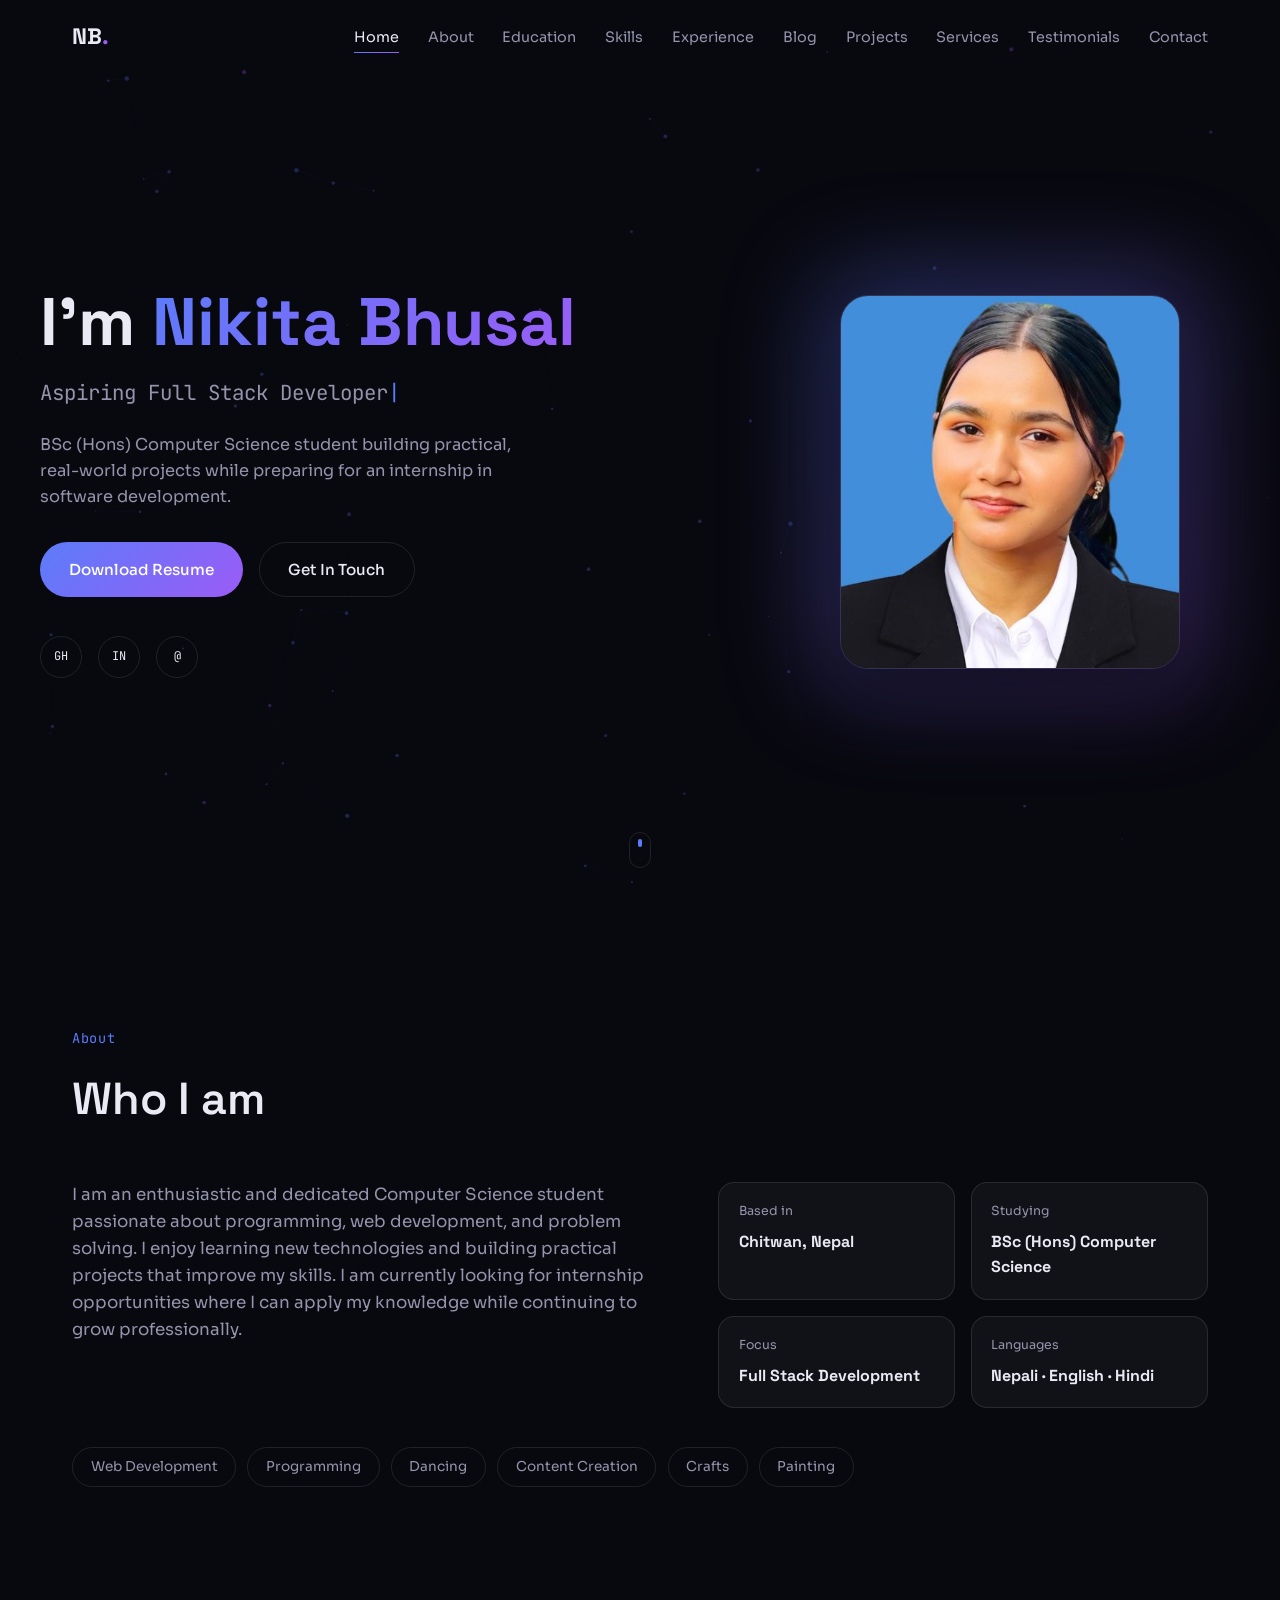
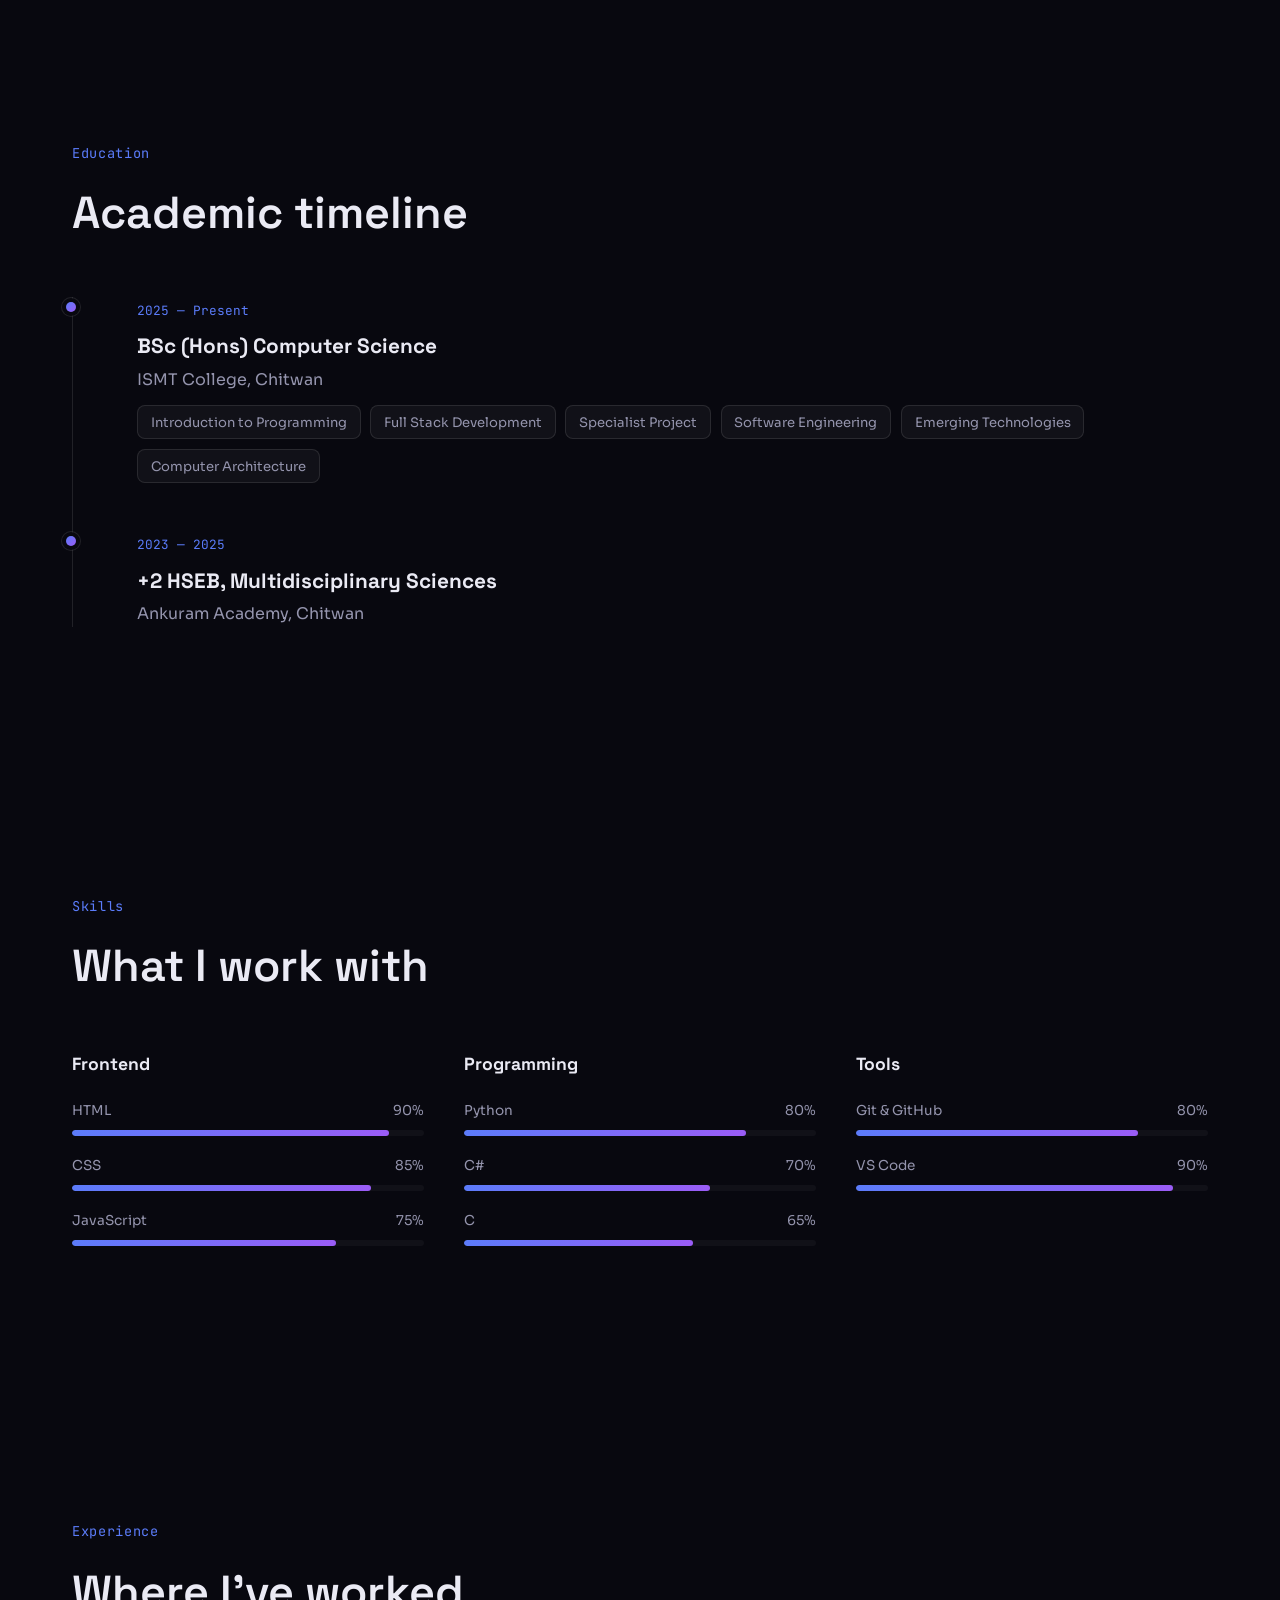
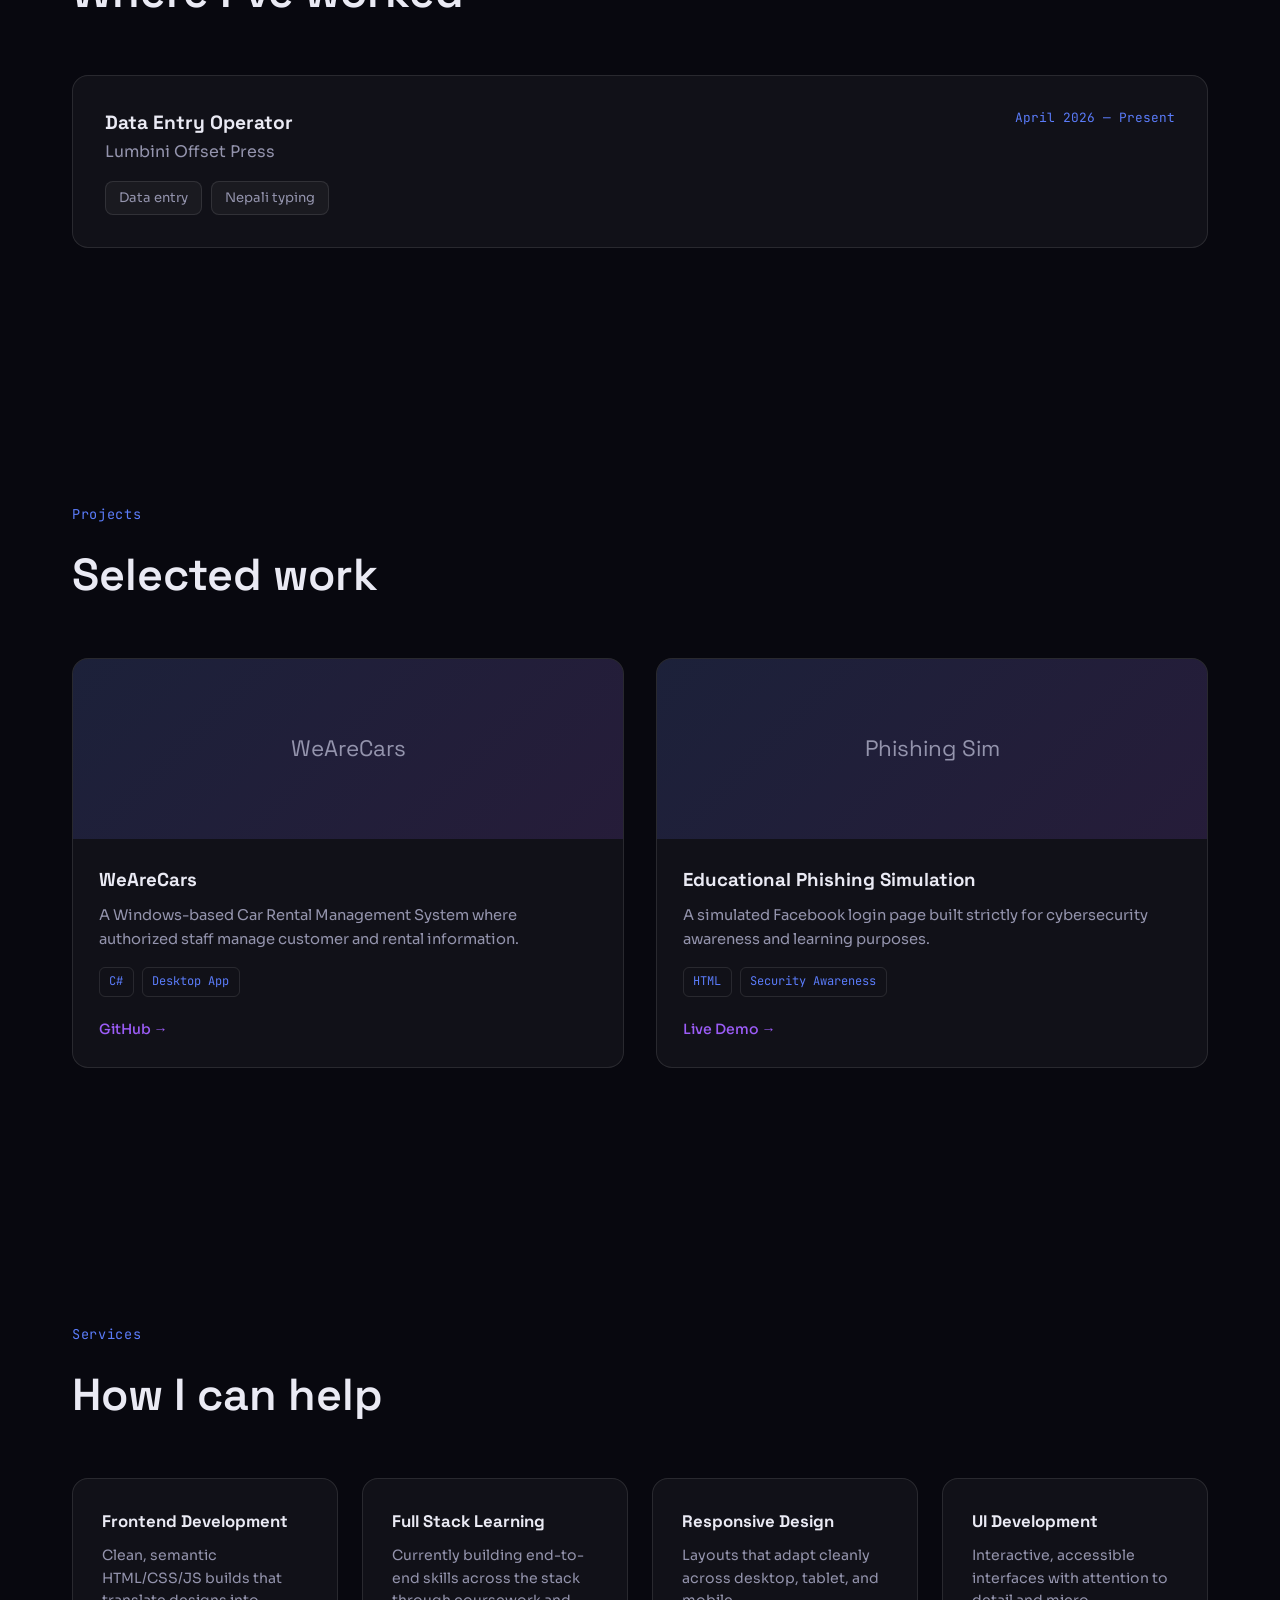
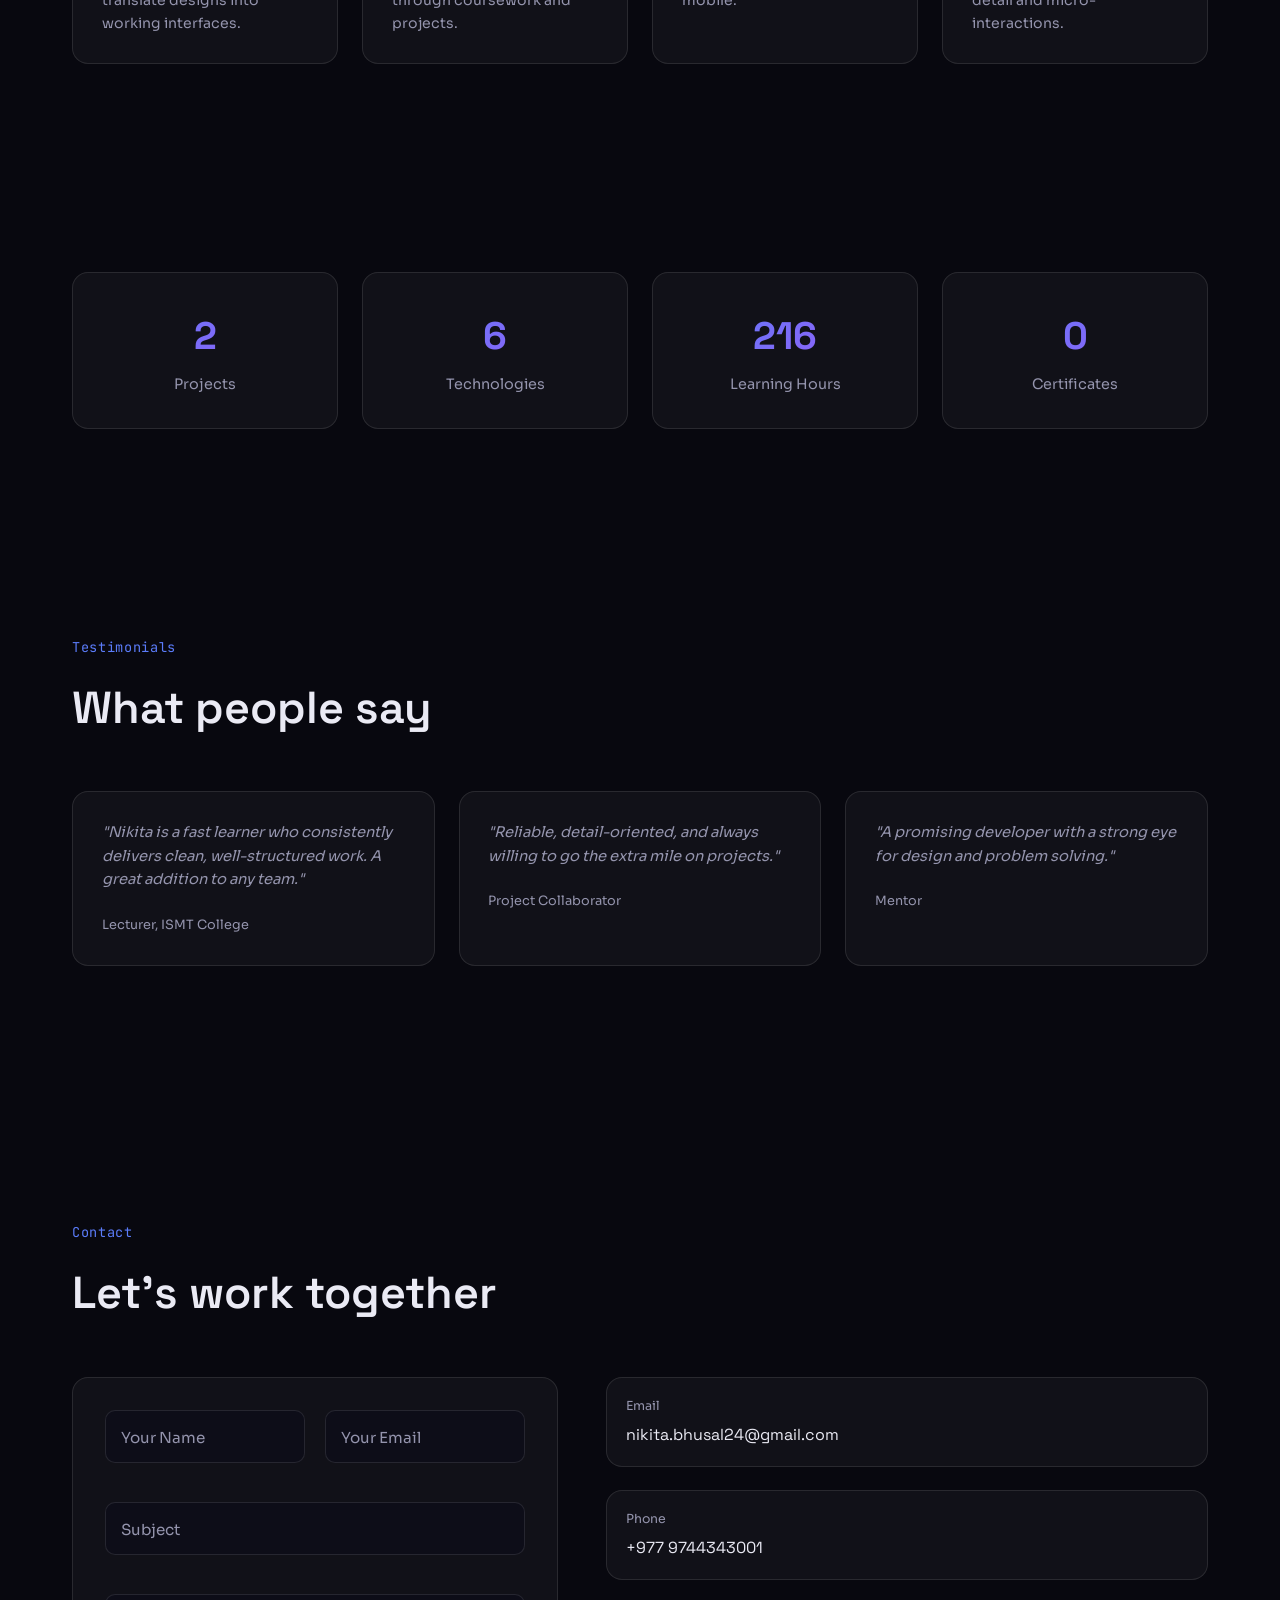
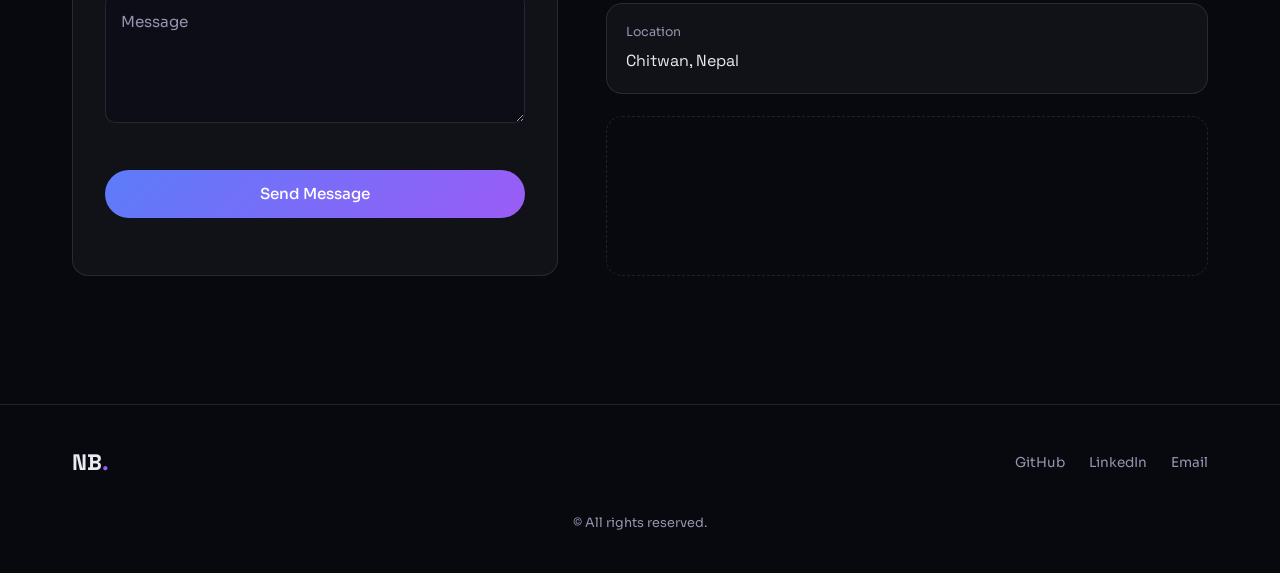
==== commit 36746e03: "Update index.html" ====
--- a/index.html
+++ b/index.html
@@ -76,7 +76,7 @@
         <div class="hero-socials">
           <a href="https://github.com/gitnikit" target="_blank" rel="noopener" aria-label="GitHub">GH</a>
           <a href="https://linkedin.com/in/nikita-bhusal-424390404" target="_blank" rel="noopener" aria-label="LinkedIn">IN</a>
-          <a href="mailto:nikita.bhusal24@gmail.com" aria-label="Email">@</a>
+       <a href="https://mail.google.com/mail/?view=cm&fs=1&to=nikita.bhusal24@gmail.com"> @</a>    
         </div>
       </div>
       <div class="hero-visual reveal">
--- a/style.css
+++ b/style.css
@@ -25,12 +25,12 @@
   font-family:var(--font-body);
   line-height:1.6;
   overflow-x:hidden;
-  cursor:none;
+  
 }
 a{color:inherit;text-decoration:none;}
 ul{list-style:none;}
 img{max-width:100%;display:block;}
-button{font-family:inherit;cursor:none;border:none;background:none;color:inherit;}
+button{font-family:inherit;border:none;background:none;color:inherit;}
 ::selection{background:var(--purple);color:#fff;}
 
 @media (hover:none){ body,button{cursor:auto;} }
@@ -46,7 +46,7 @@
 .loader-name{background:var(--grad);-webkit-background-clip:text;background-clip:text;color:transparent;margin:0 .3rem;}
 
 /* ============ Custom Cursor ============ */
-.cursor-dot,.cursor-ring{position:fixed;top:0;left:0;pointer-events:none;z-index:9998;border-radius:50%;transform:translate(-50%,-50%);}
+.cursor-dot,.cursor-ring{position:fixed;top:0;left:0;pointer-events:none;display:none;z-index:9998;border-radius:50%;transform:translate(-50%,-50%);}
 .cursor-dot{width:6px;height:6px;background:var(--blue);}
 .cursor-ring{width:32px;height:32px;border:1px solid var(--purple);transition:width .2s,height .2s,border-color .2s;}
 .cursor-ring.grow{width:56px;height:56px;border-color:var(--blue);}
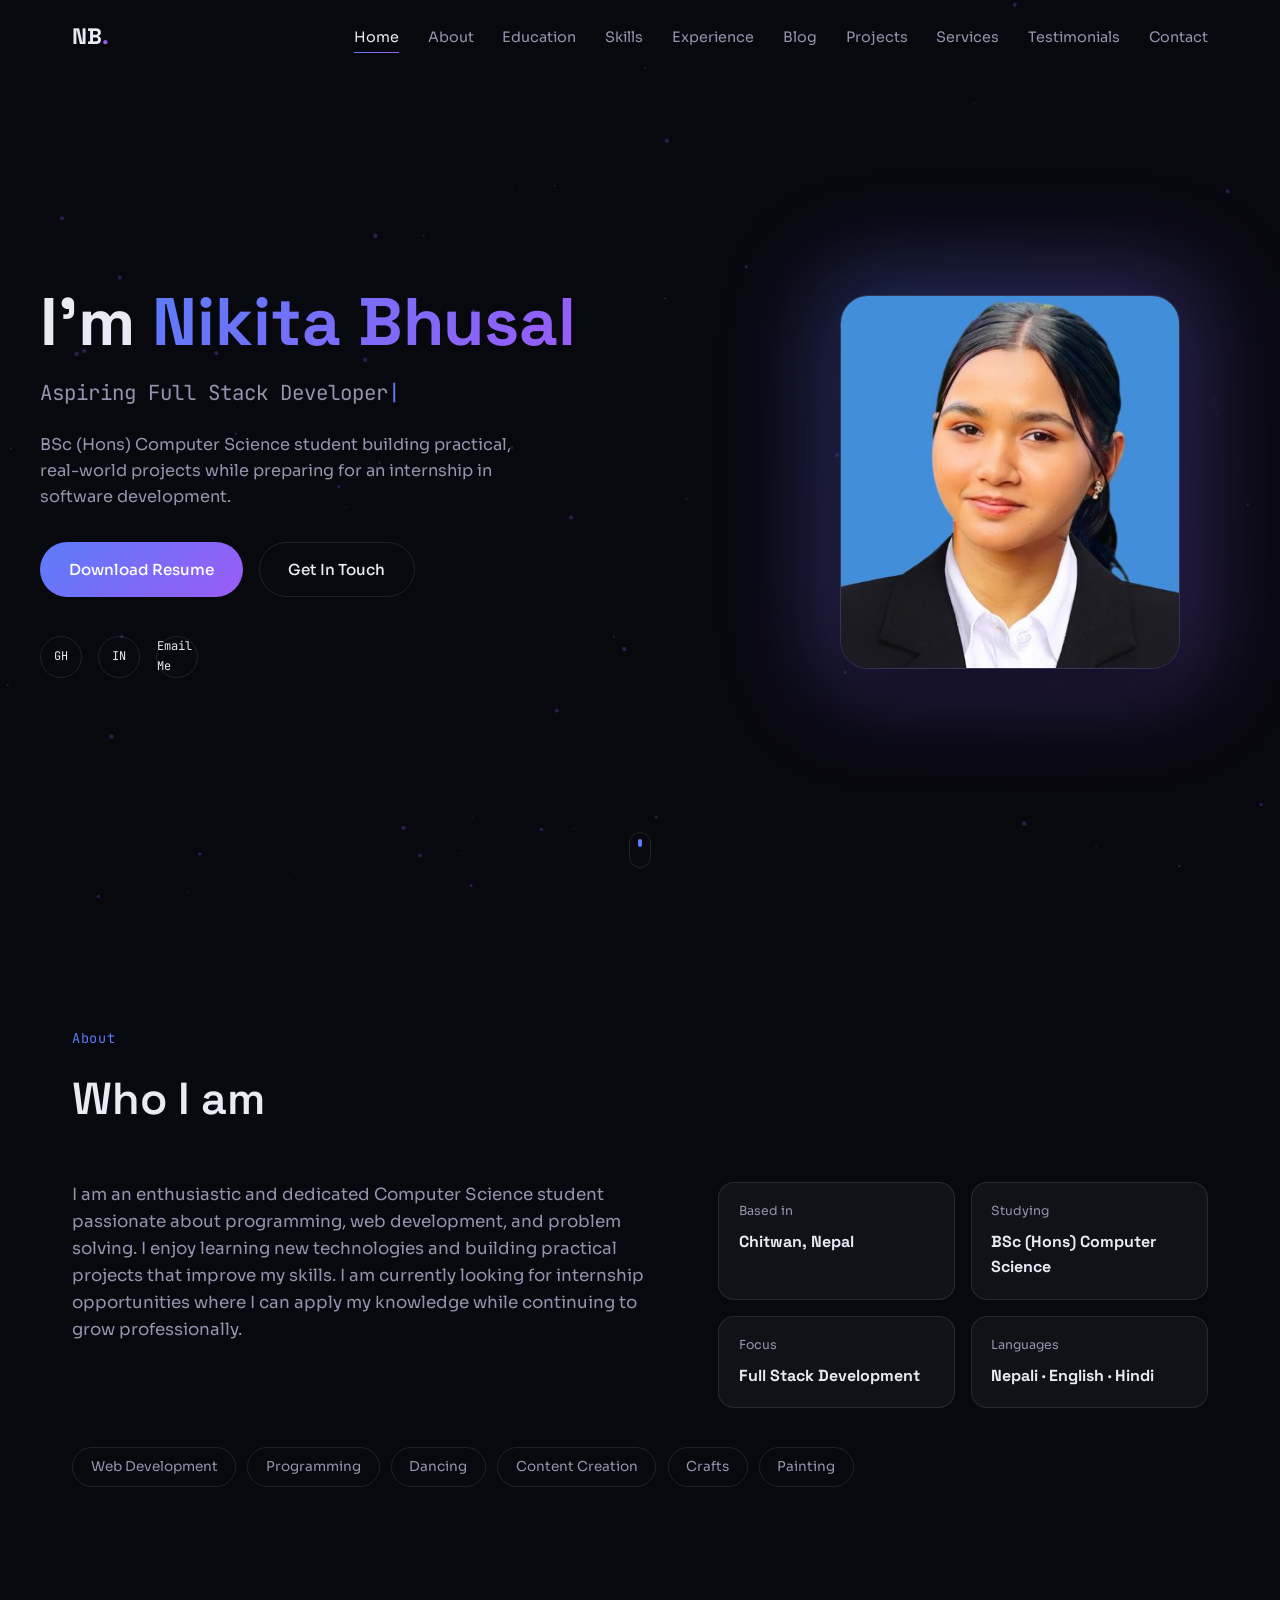
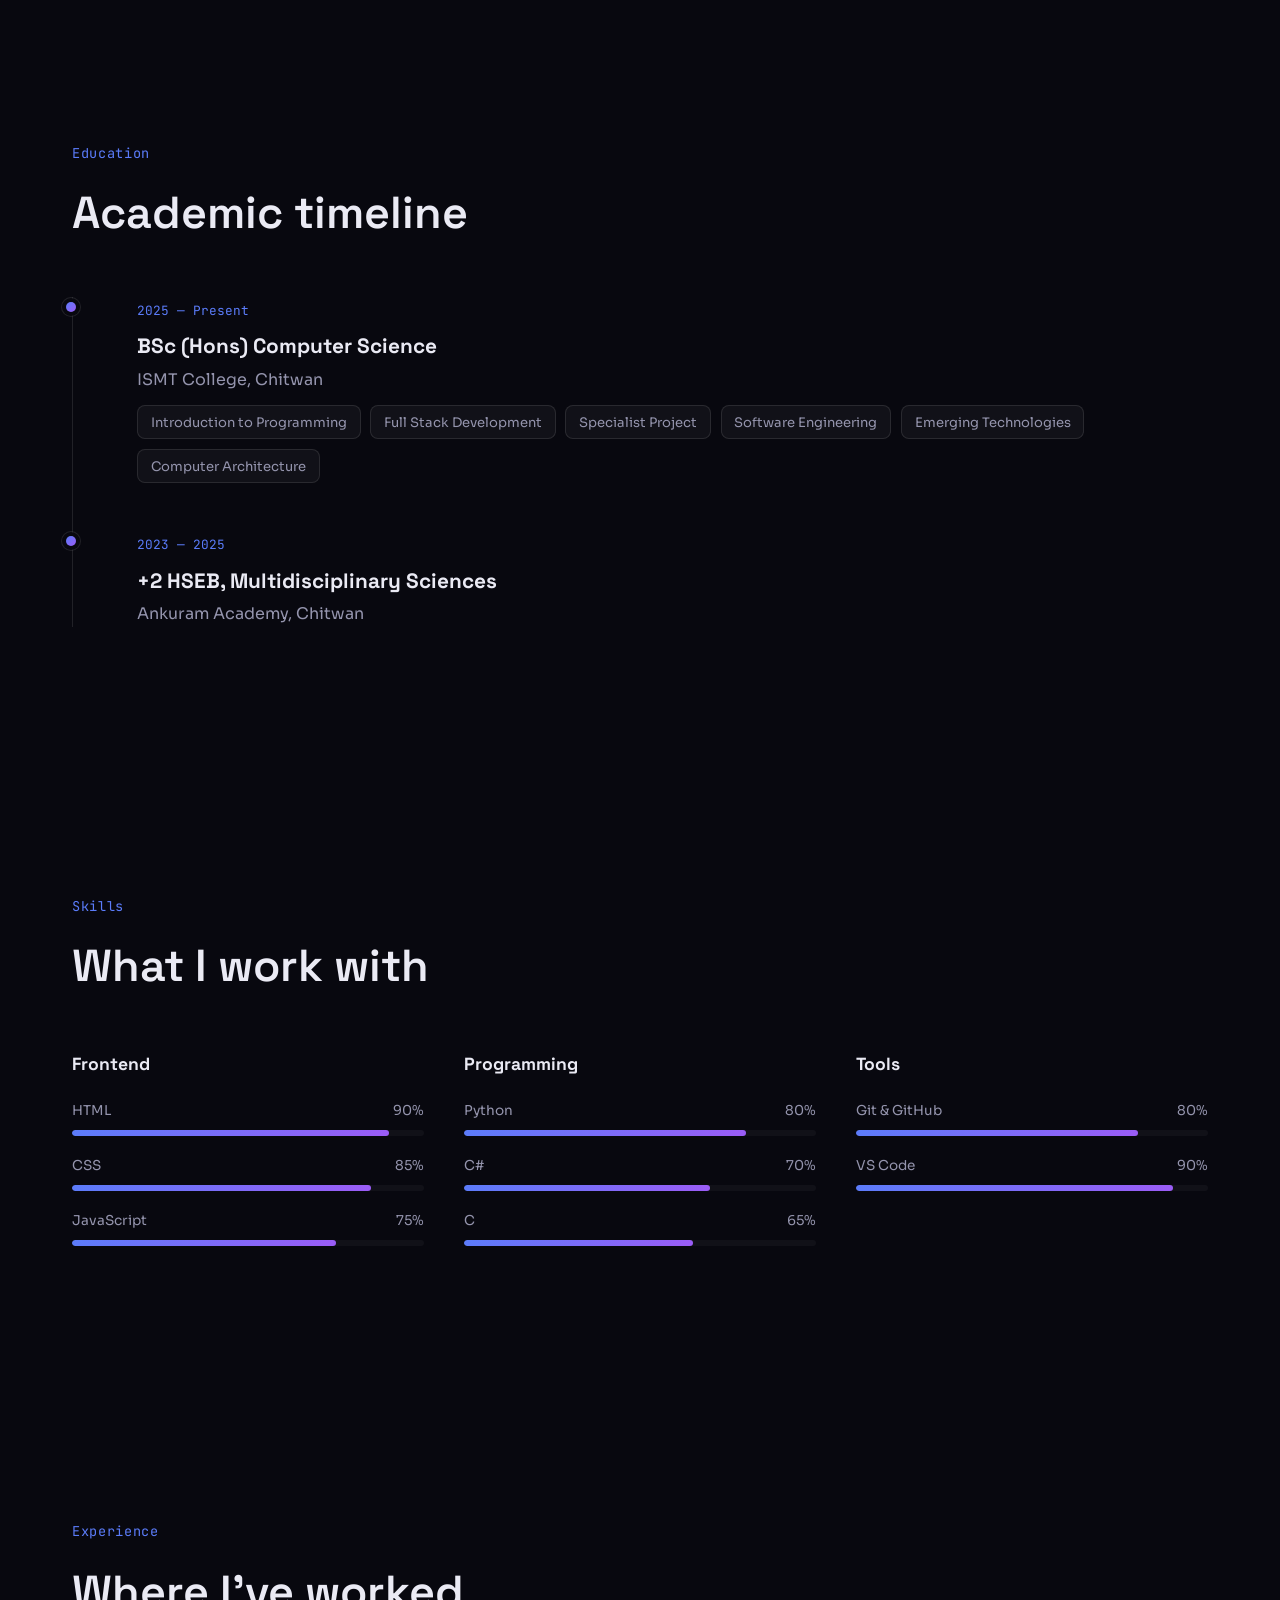
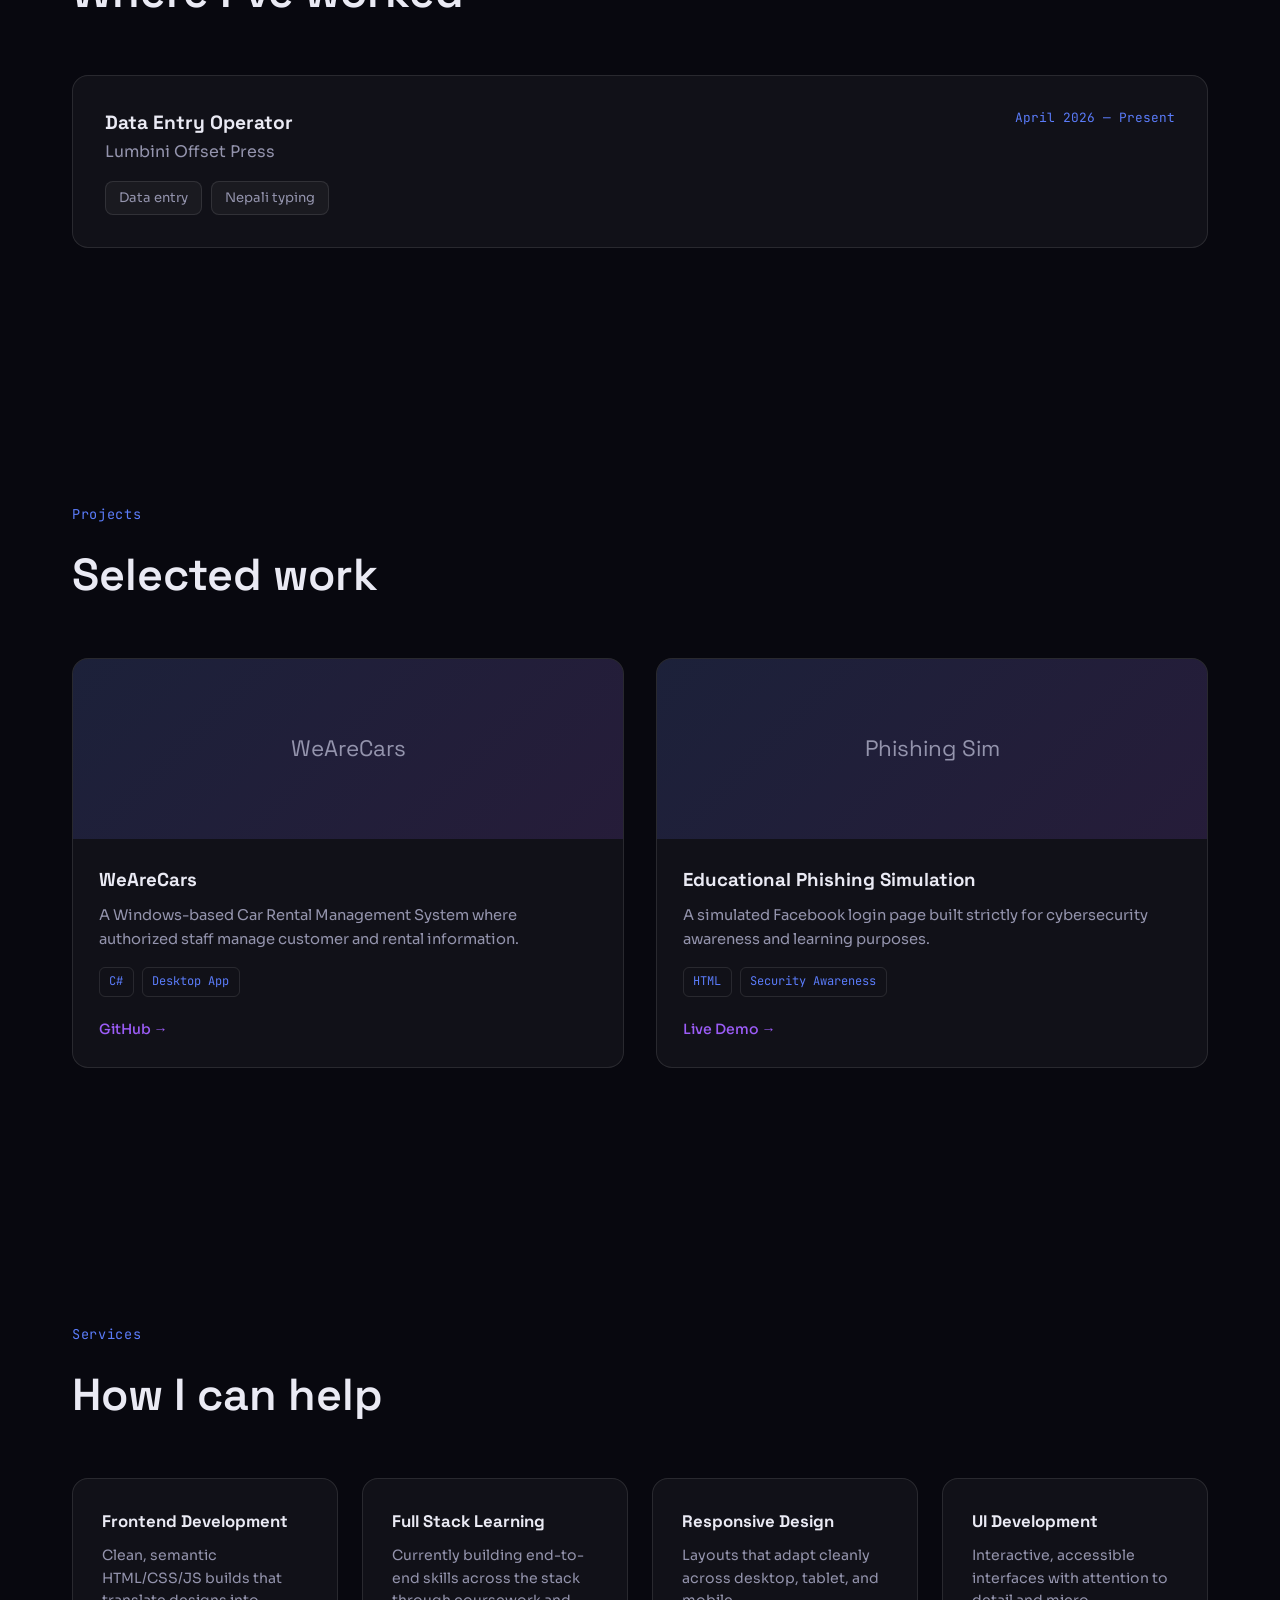
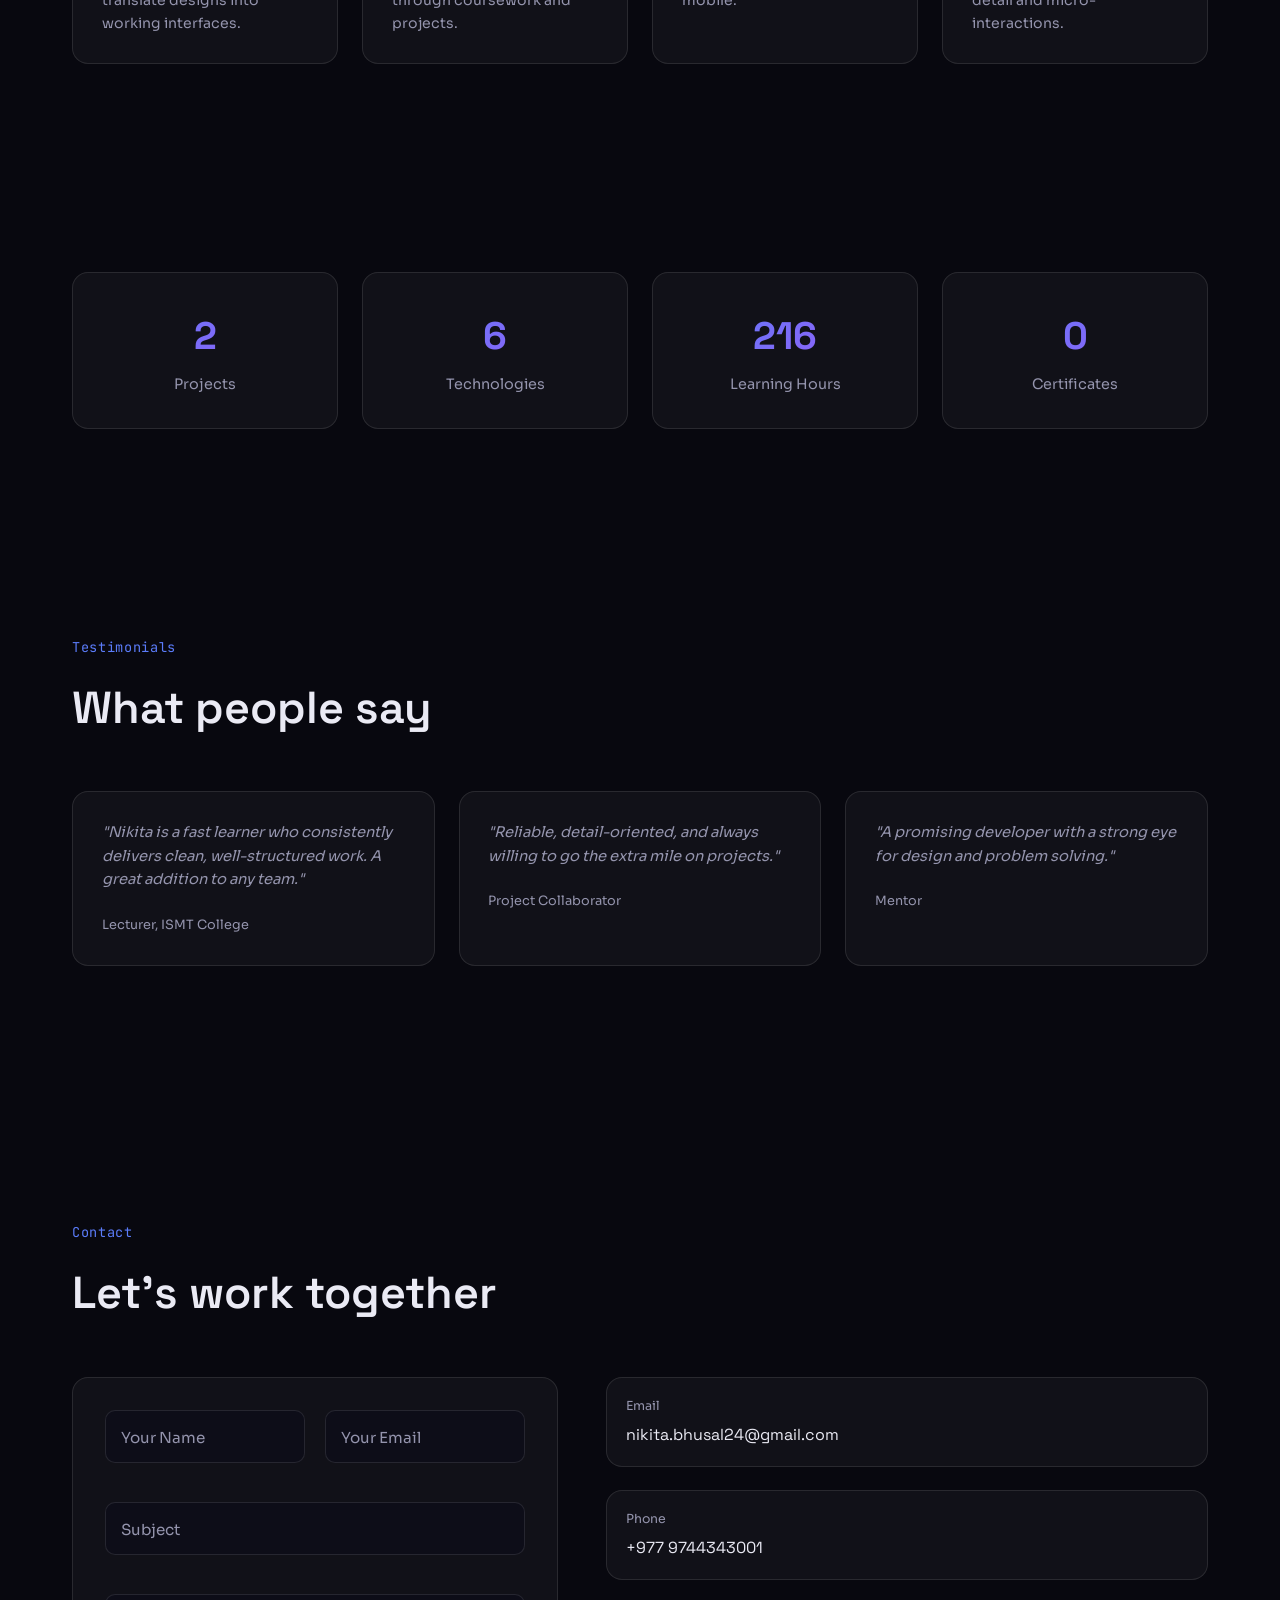
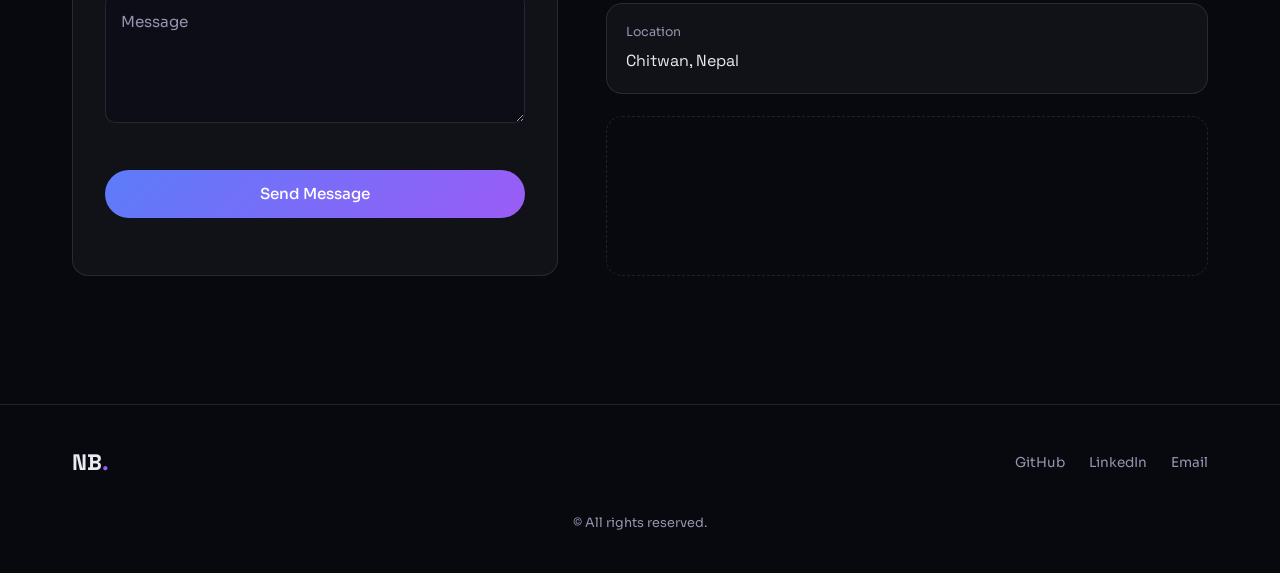
==== commit 03968781: "Update index.html" ====
--- a/index.html
+++ b/index.html
@@ -76,7 +76,7 @@
         <div class="hero-socials">
           <a href="https://github.com/gitnikit" target="_blank" rel="noopener" aria-label="GitHub">GH</a>
           <a href="https://linkedin.com/in/nikita-bhusal-424390404" target="_blank" rel="noopener" aria-label="LinkedIn">IN</a>
-       <a href="https://mail.google.com/mail/?view=cm&fs=1&to=nikita.bhusal24@gmail.com"> @</a>    
+<a href="mailto:nikita.bhusal24@gmail.com">Email Me</a>
         </div>
       </div>
       <div class="hero-visual reveal">
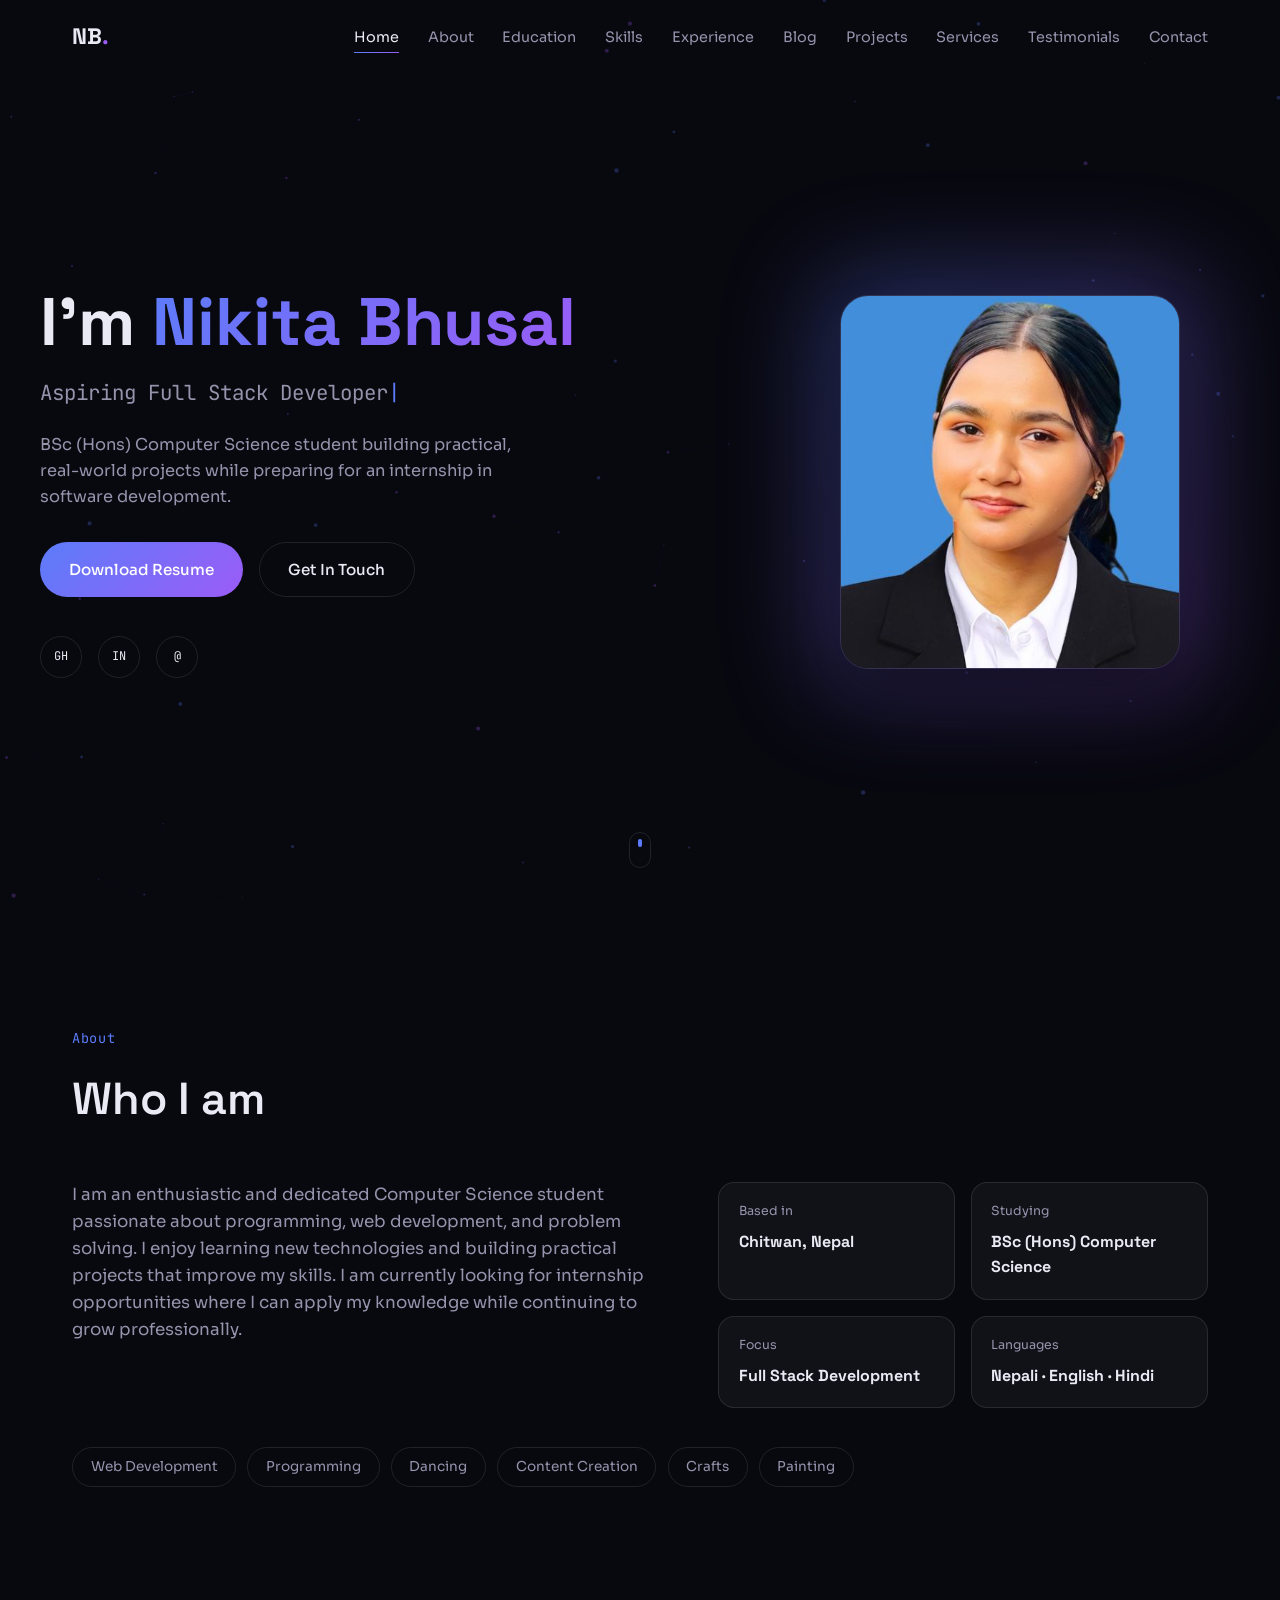
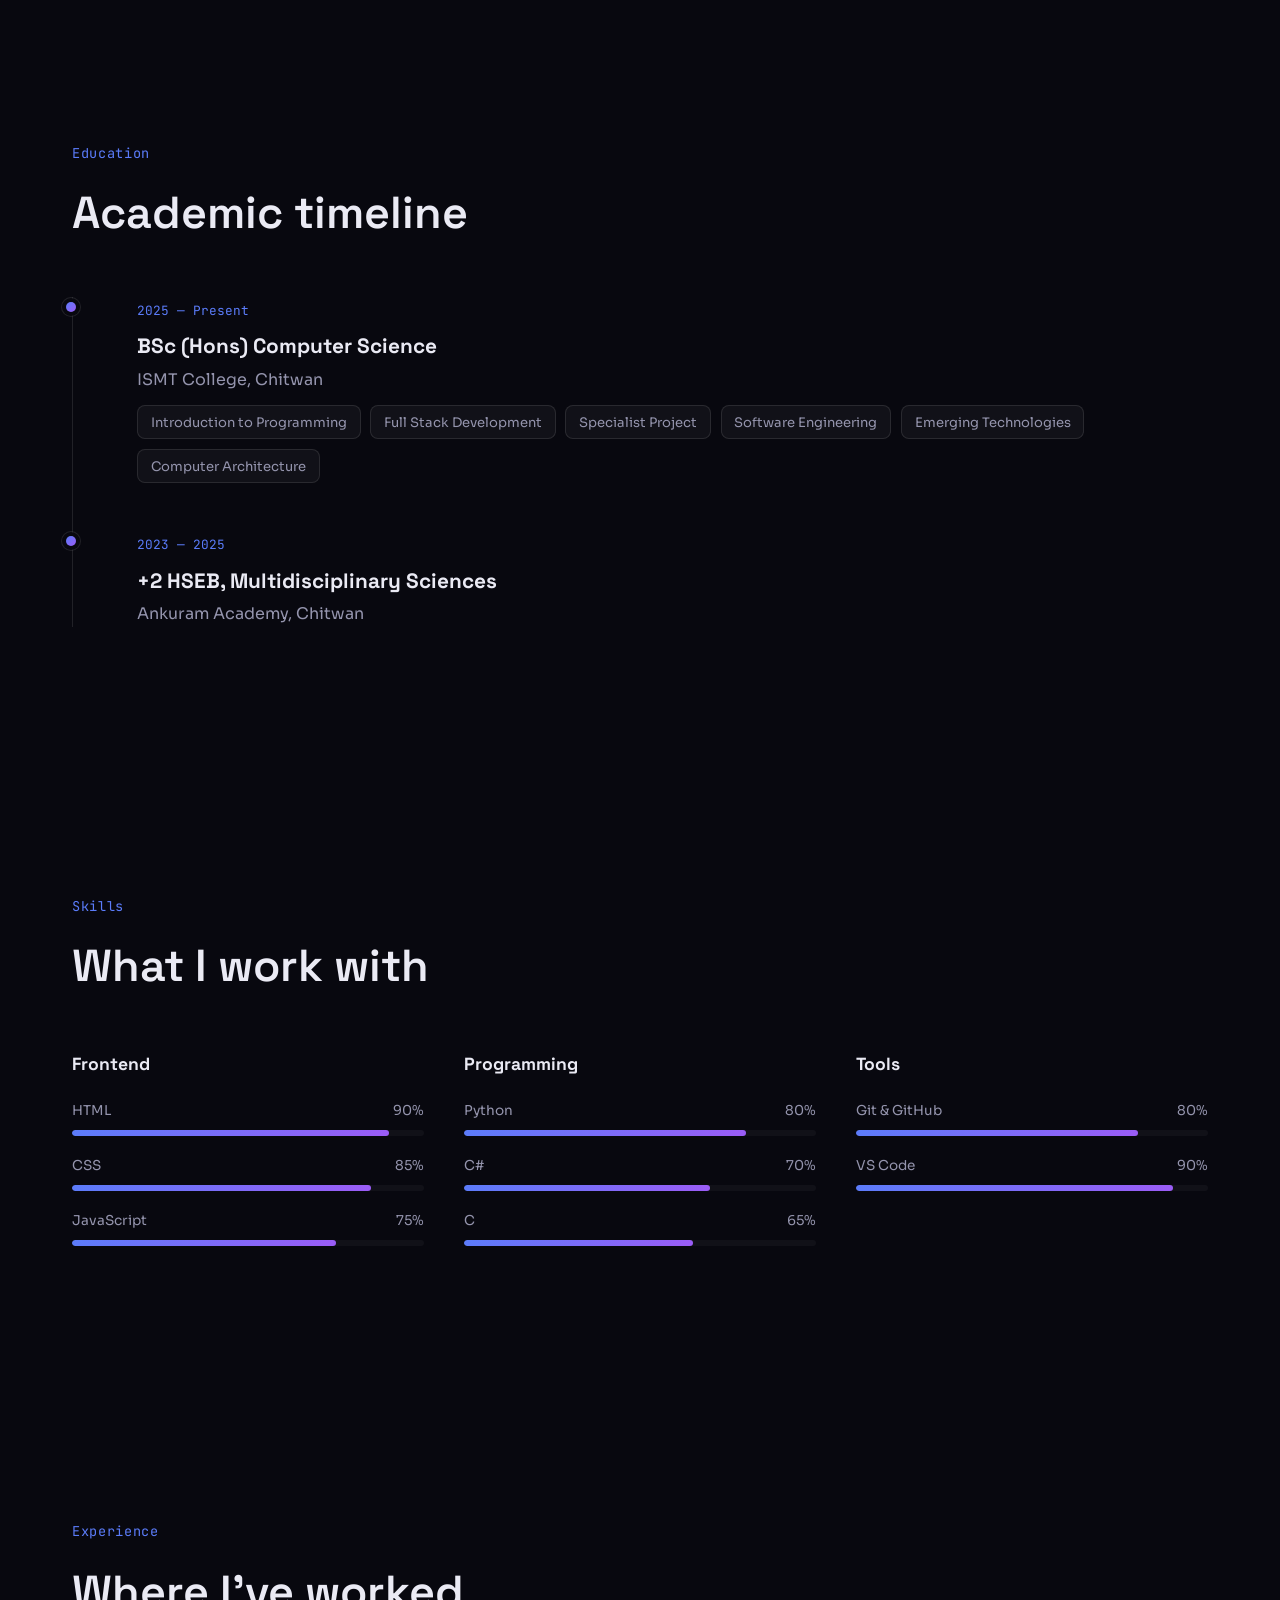
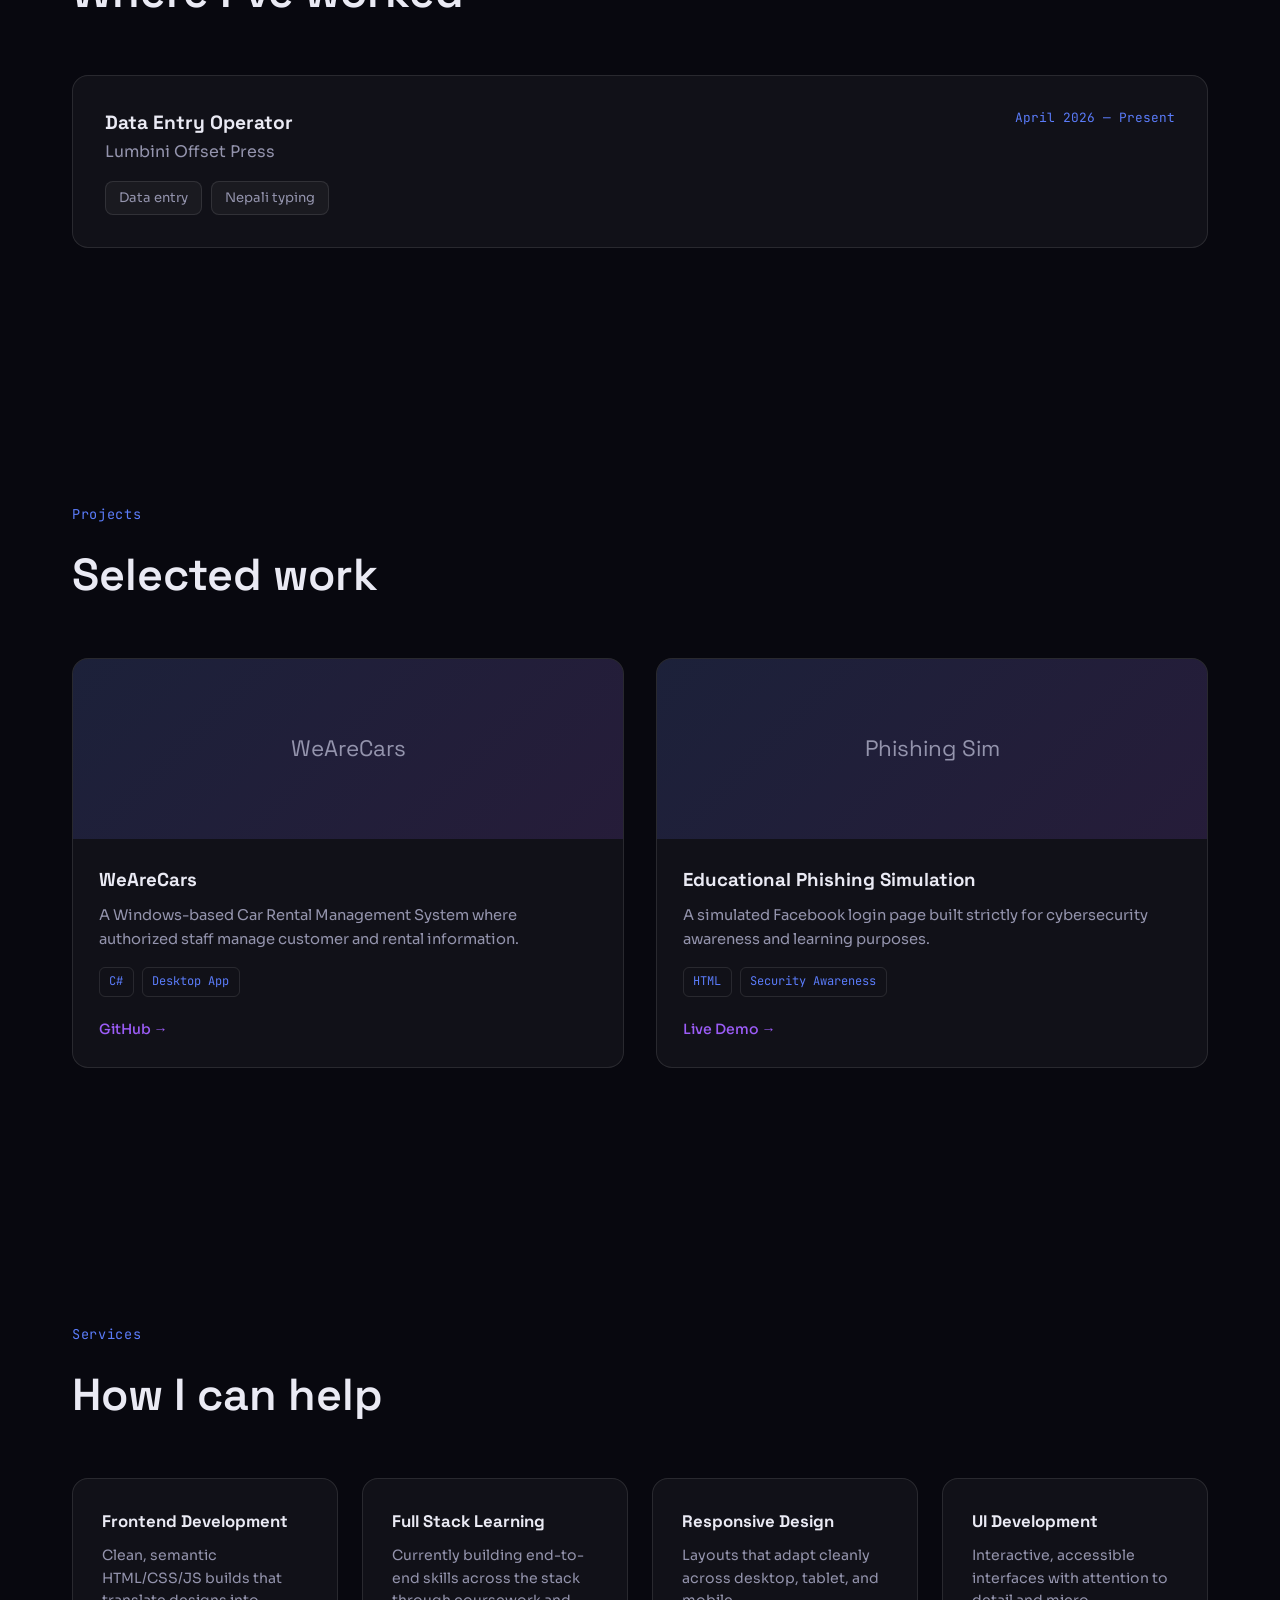
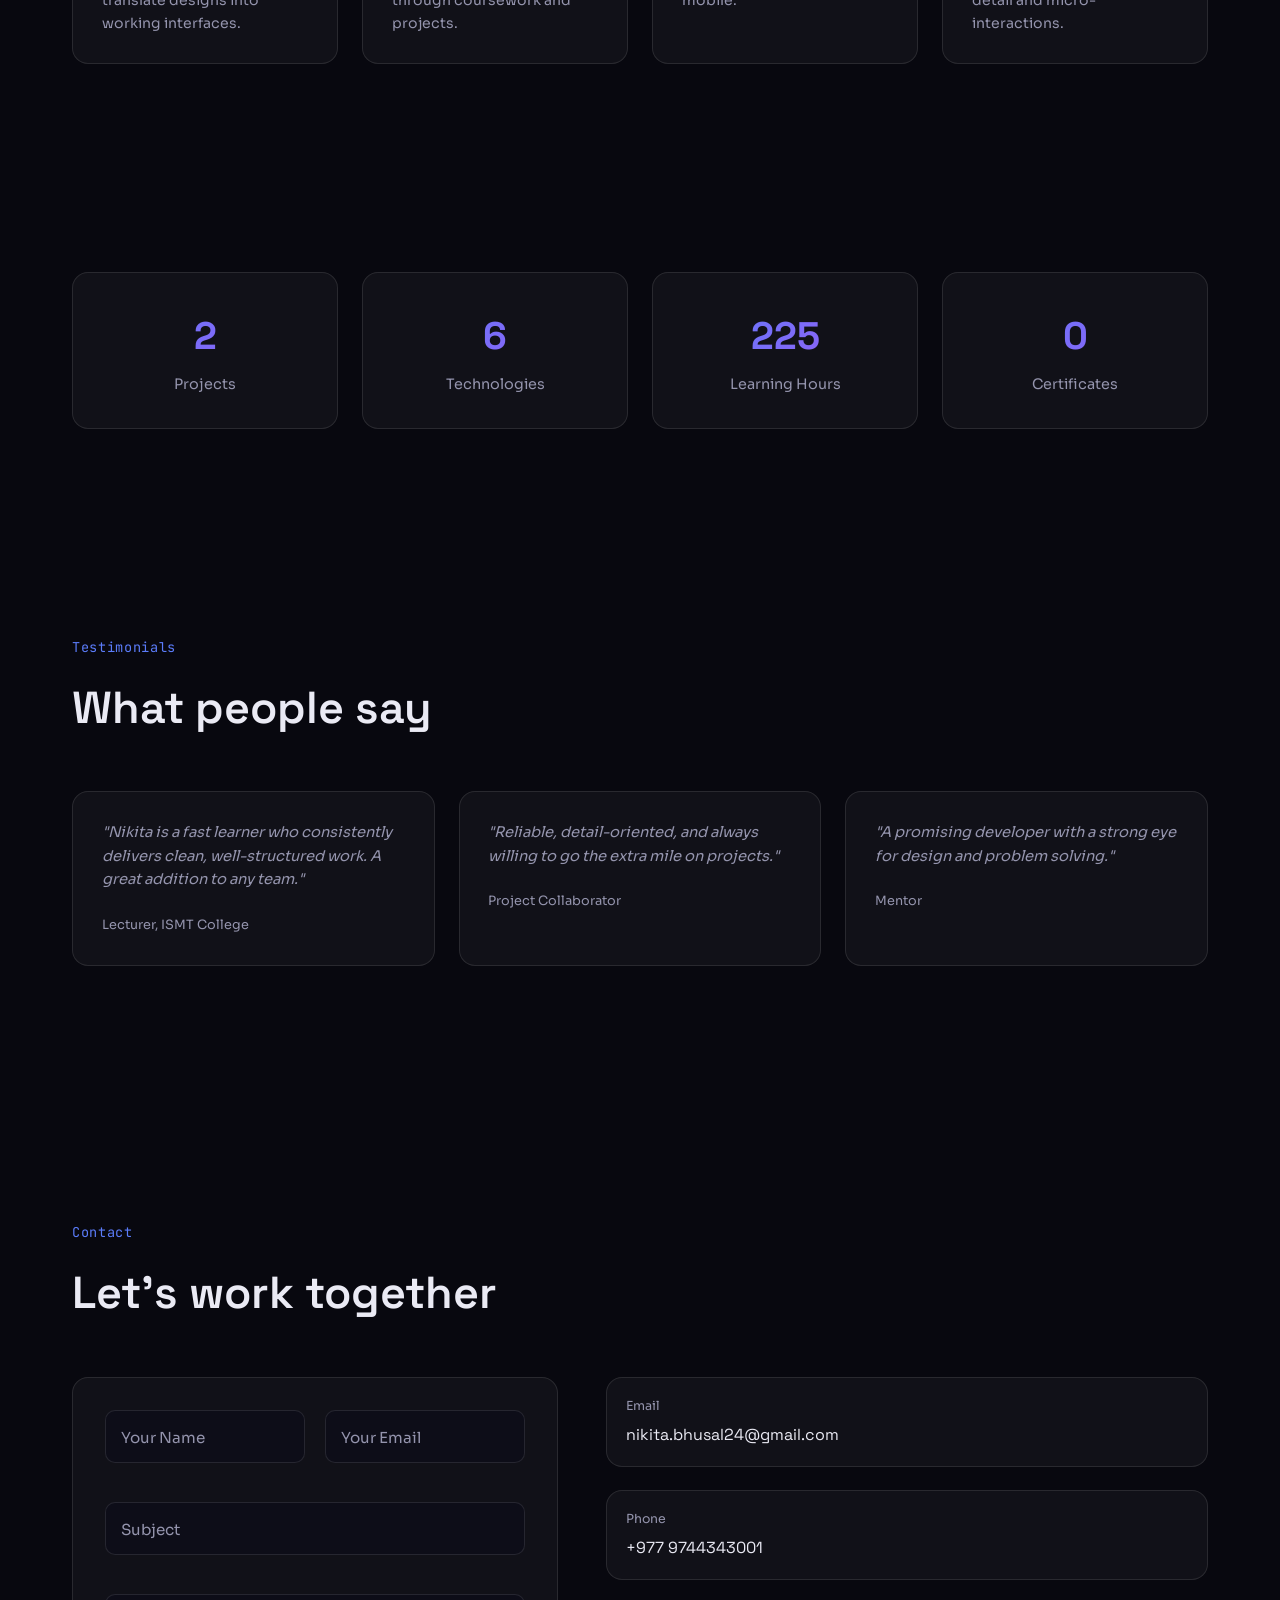
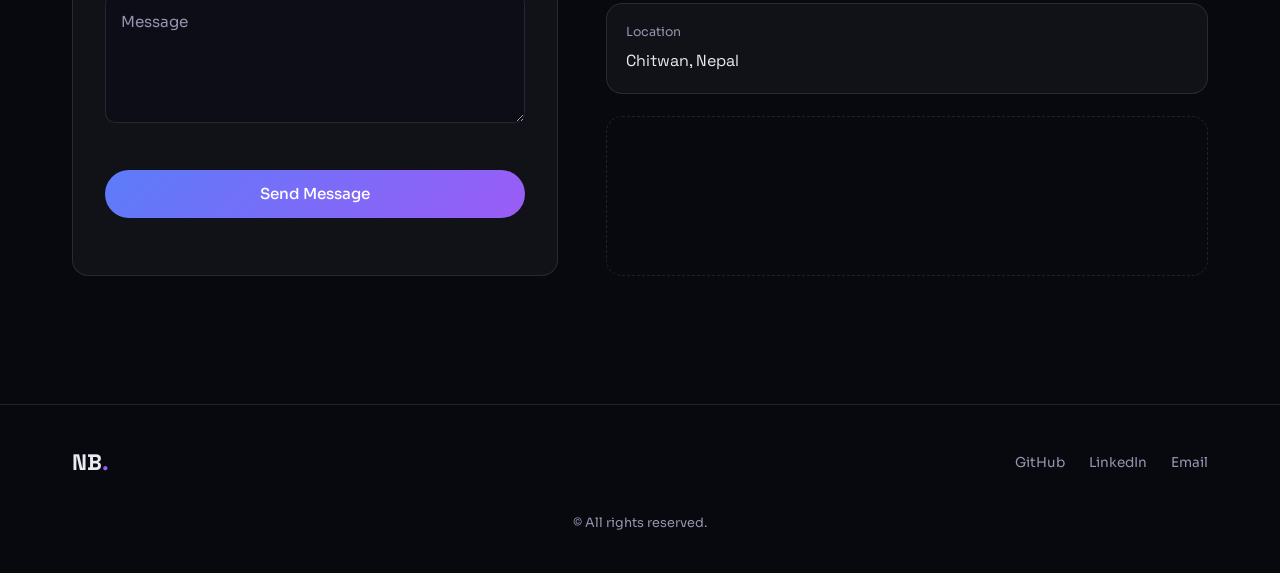
==== commit bef38859: "Update index.html" ====
--- a/index.html
+++ b/index.html
@@ -76,7 +76,10 @@
         <div class="hero-socials">
           <a href="https://github.com/gitnikit" target="_blank" rel="noopener" aria-label="GitHub">GH</a>
           <a href="https://linkedin.com/in/nikita-bhusal-424390404" target="_blank" rel="noopener" aria-label="LinkedIn">IN</a>
-<a href="mailto:nikita.bhusal24@gmail.com">Email Me</a>
+<a href="https://mail.google.com/mail/?view=cm&fs=1&to=nikita.bhusal24@gmail.com"
+   target="_blank"
+   rel="noopener noreferrer"
+   aria-label="Email">@</a>
         </div>
       </div>
       <div class="hero-visual reveal">
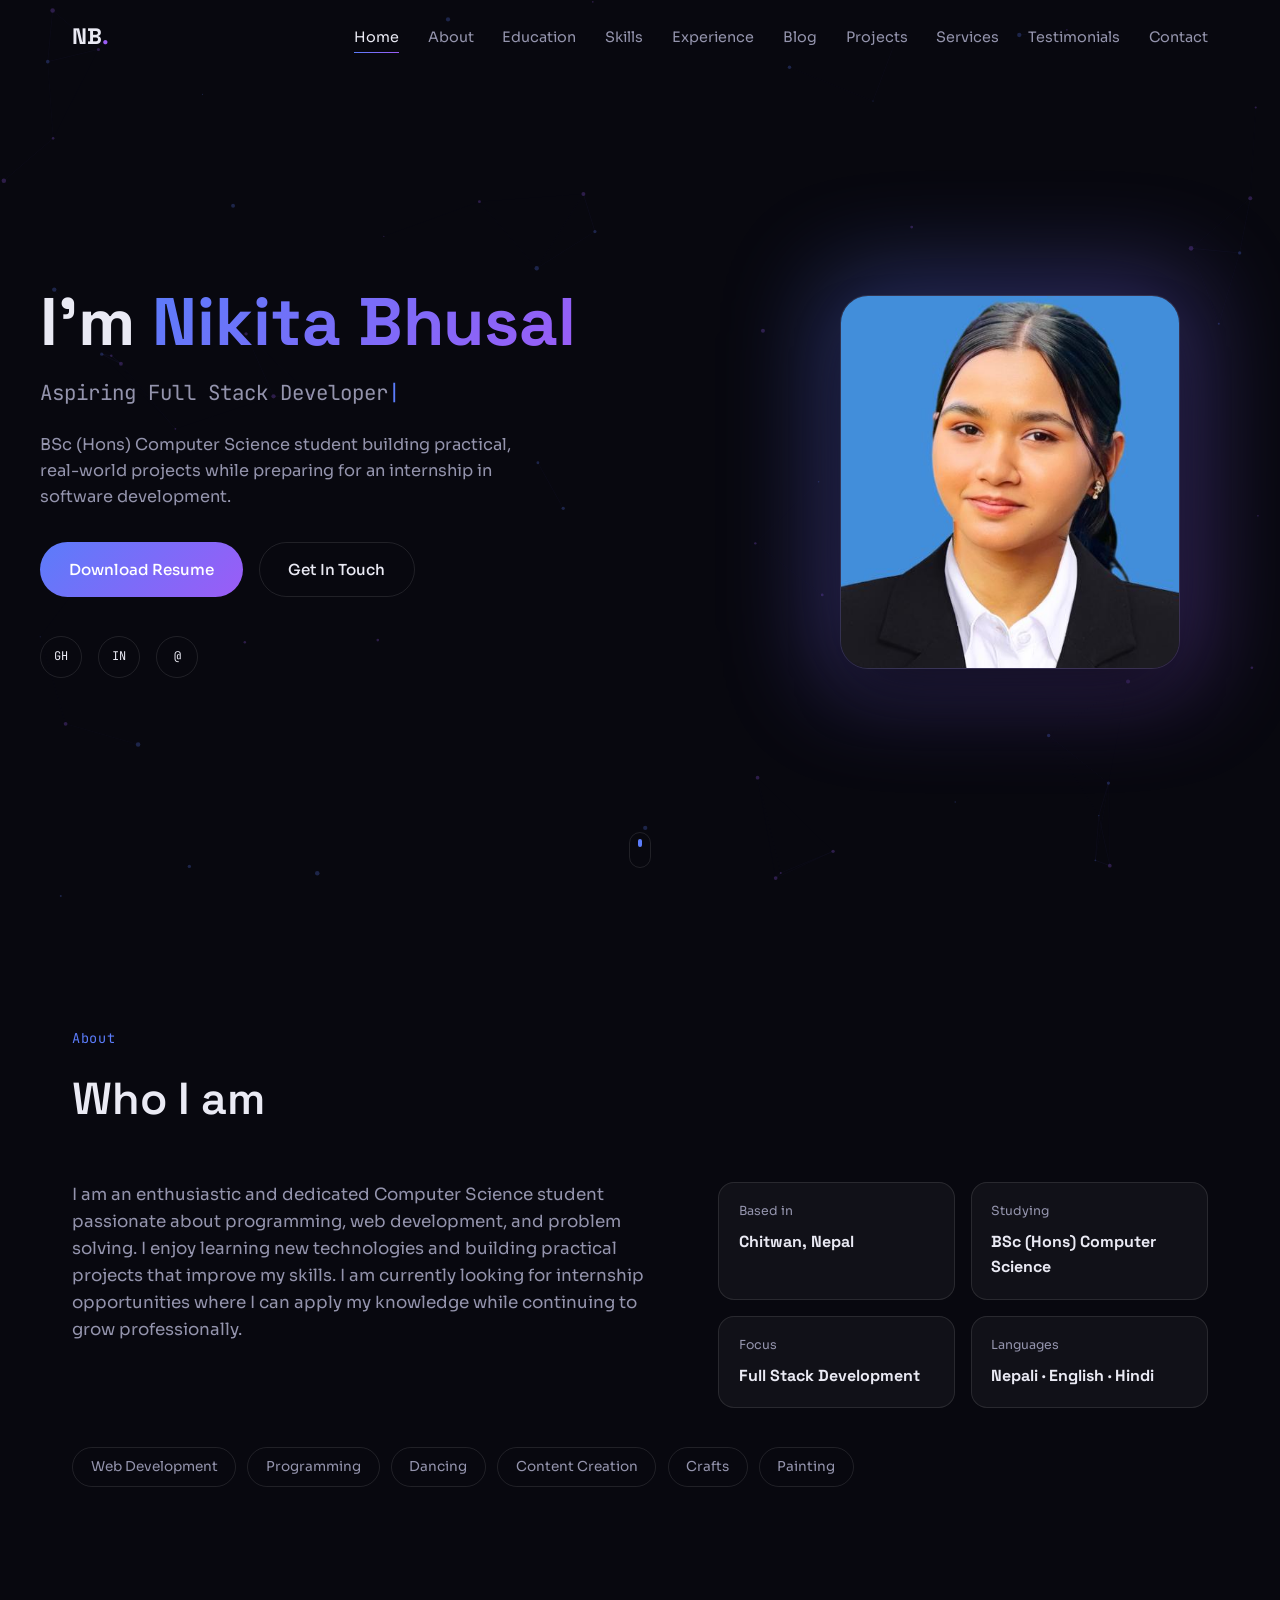
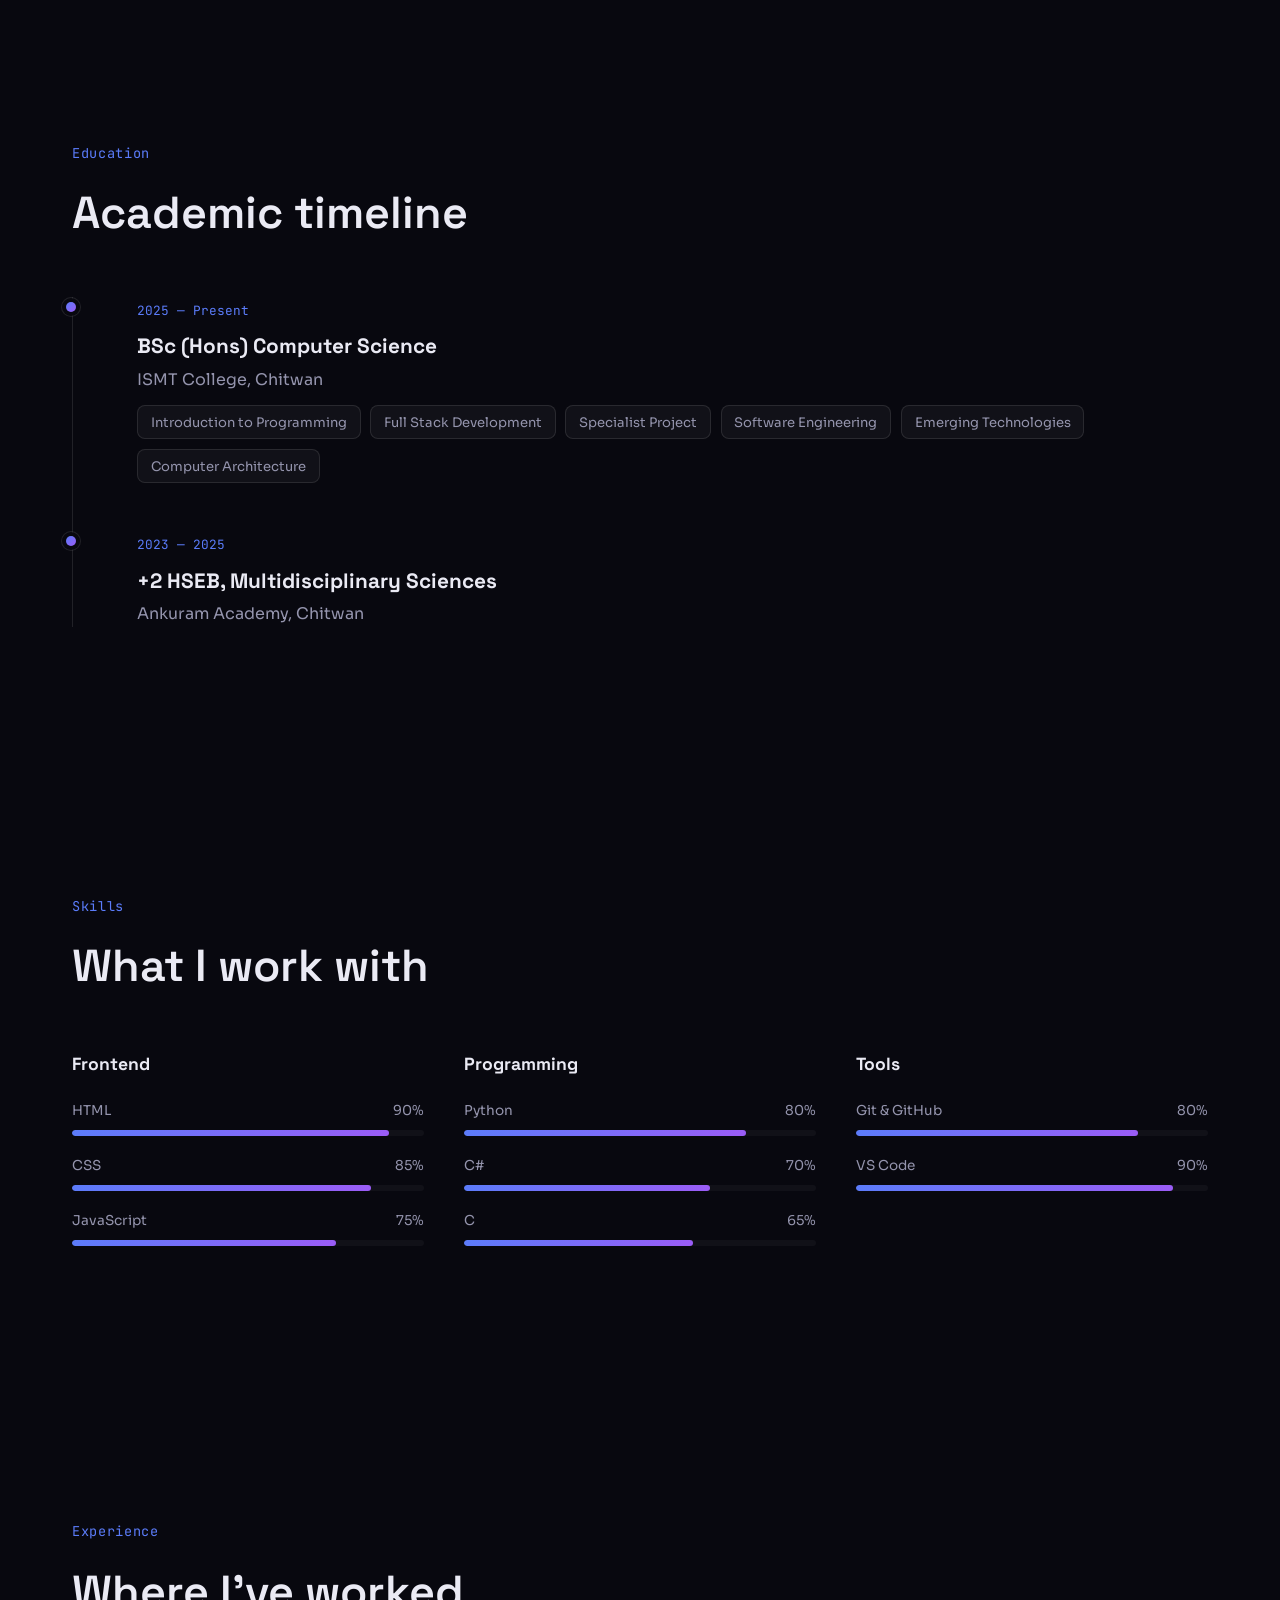
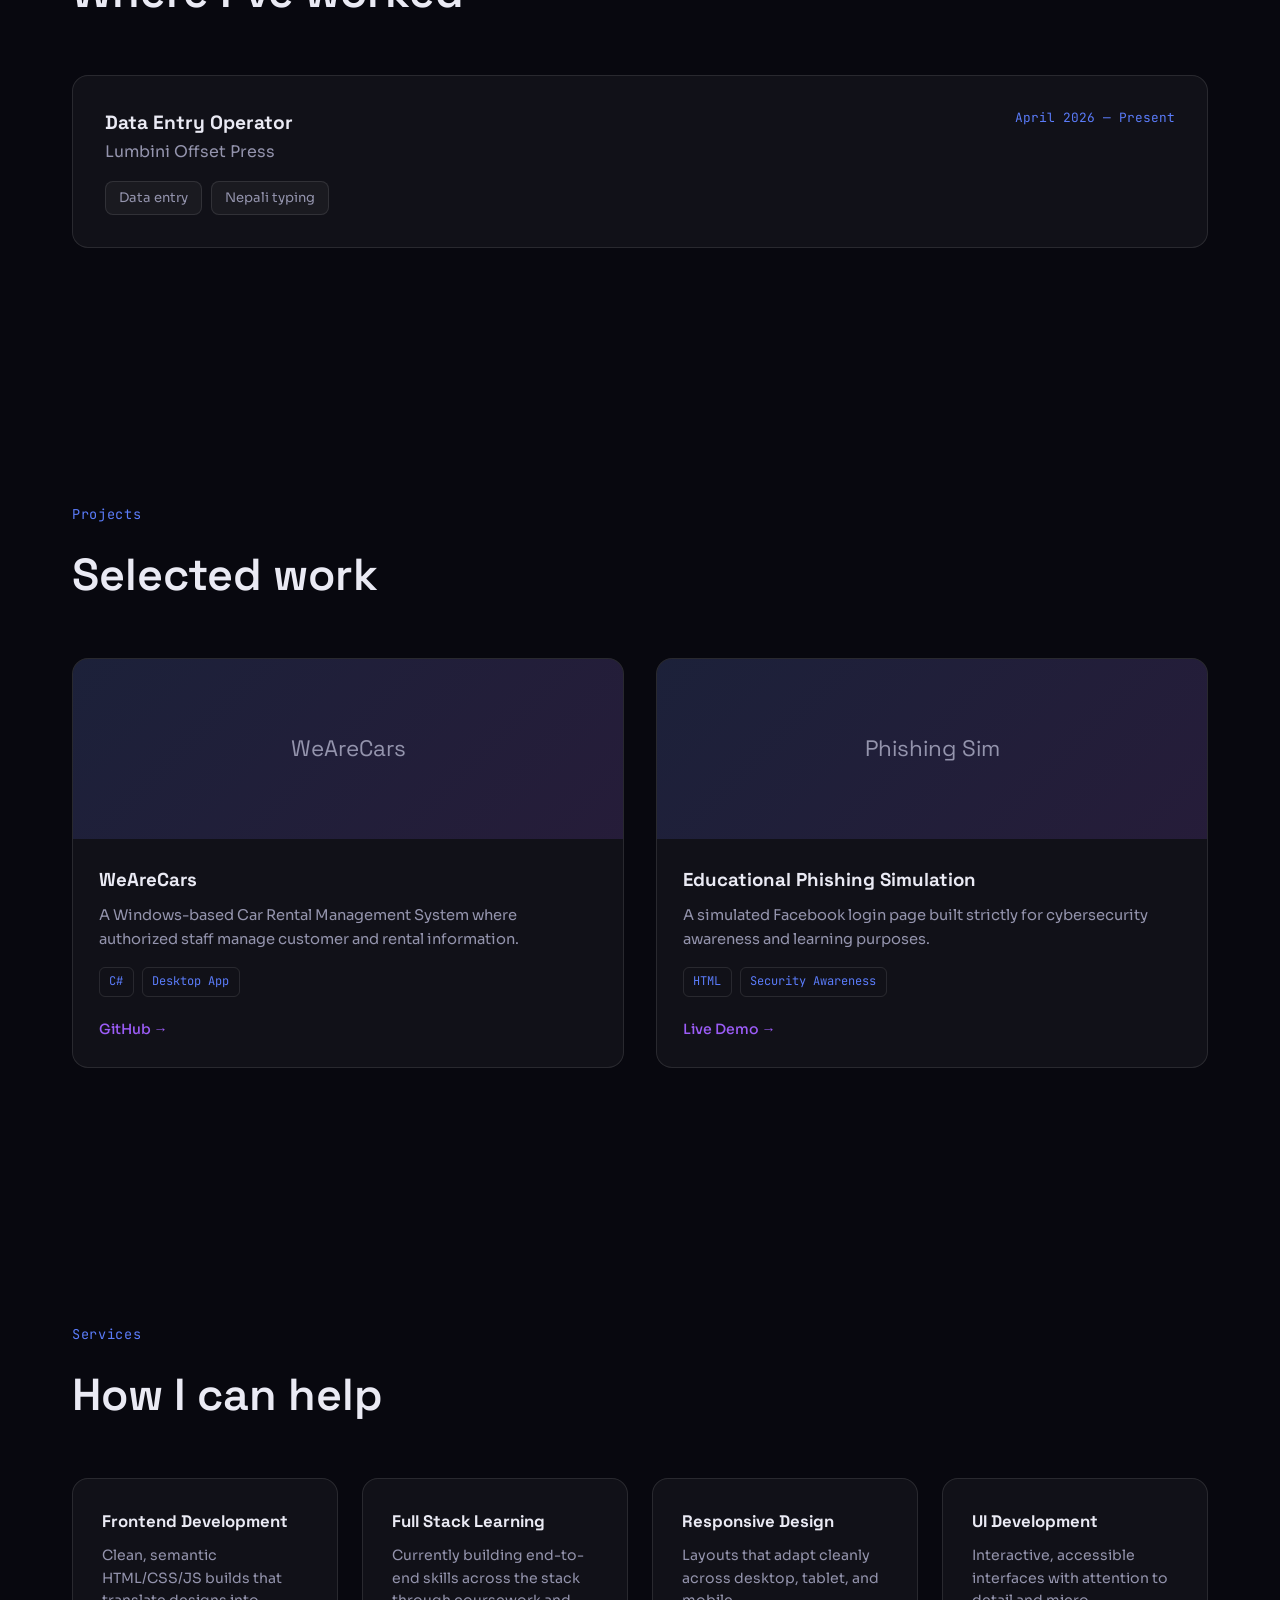
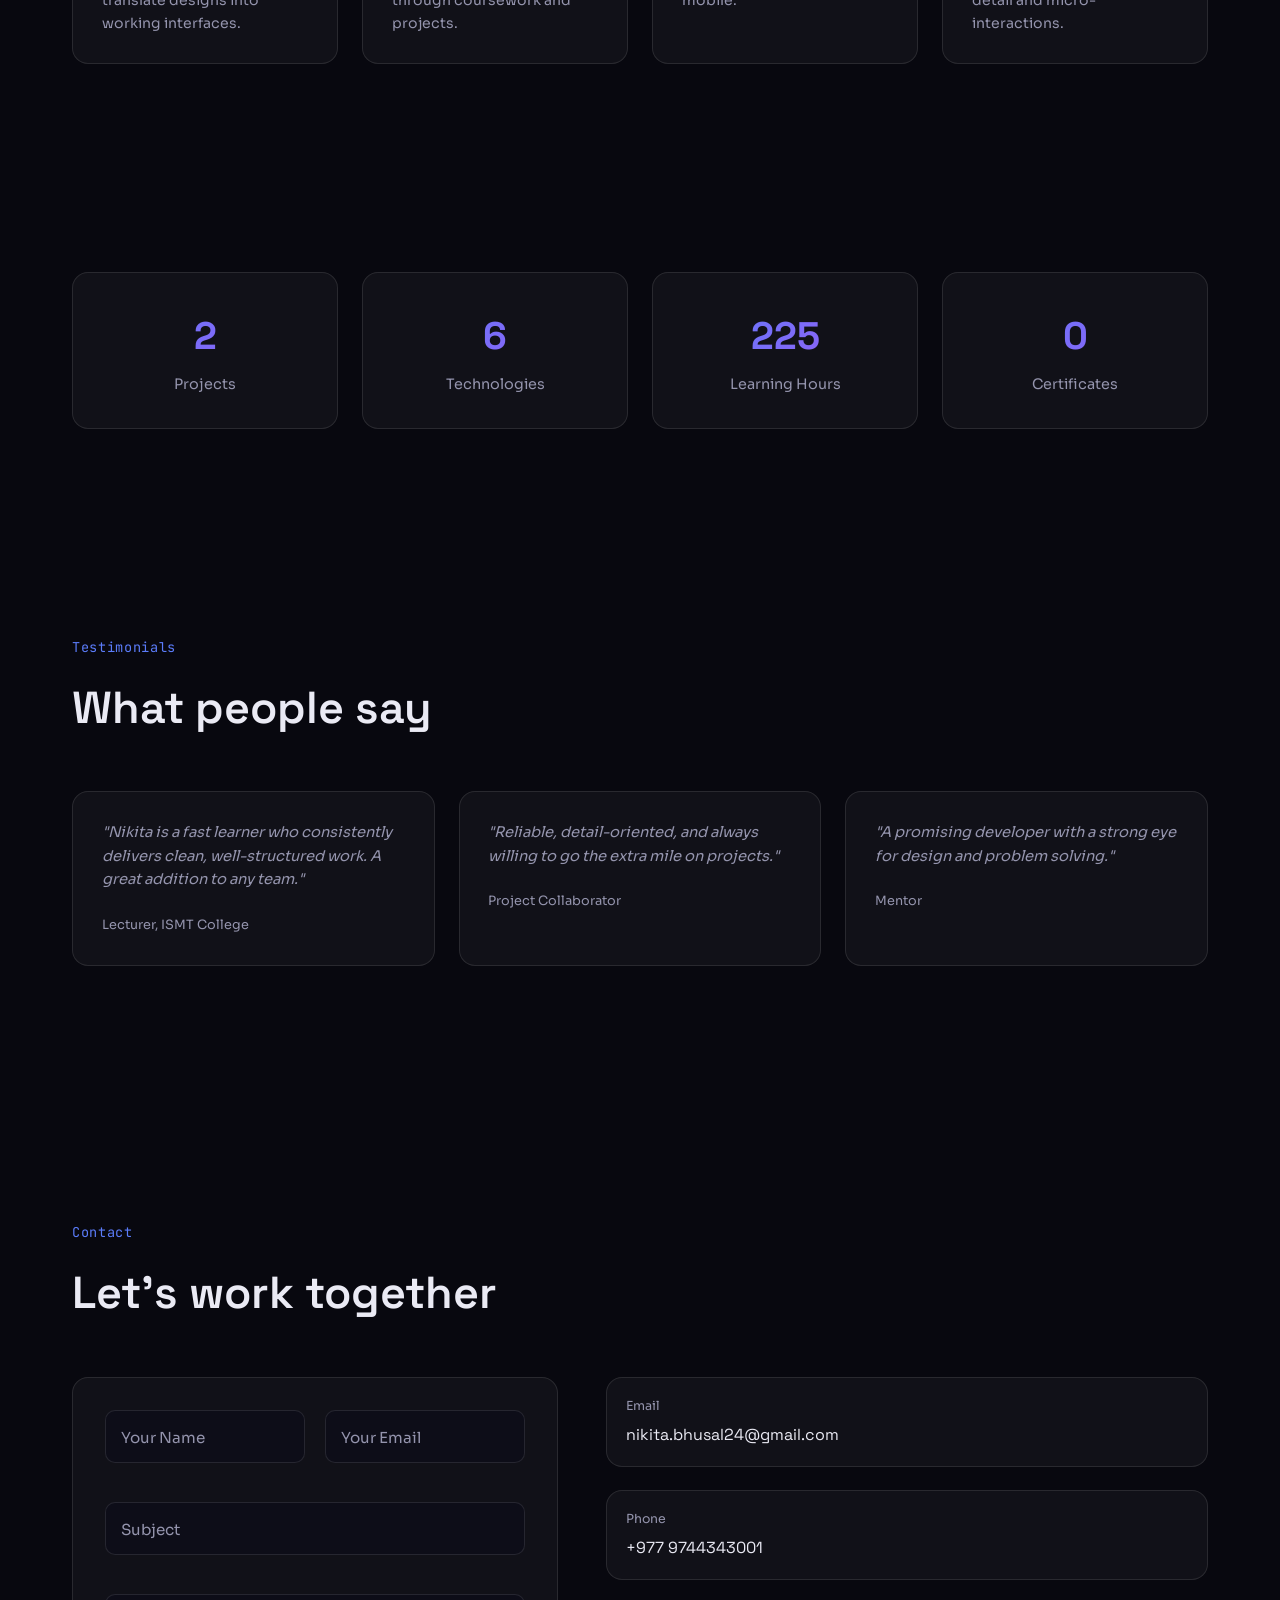
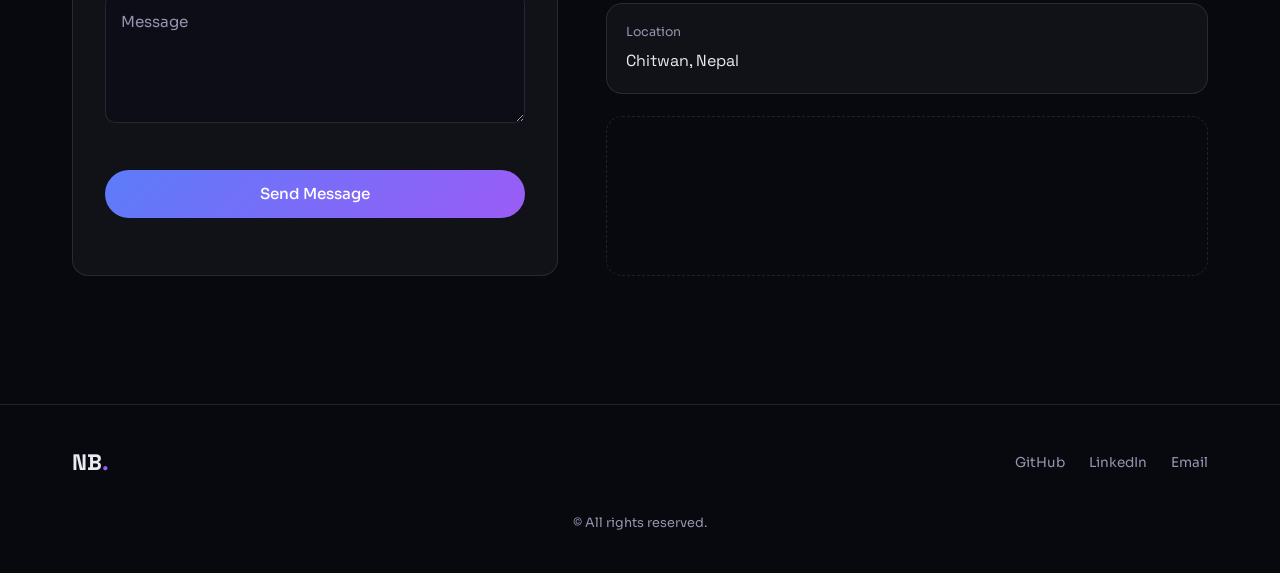
==== commit 35c8d979: "Update index.html" ====
--- a/index.html
+++ b/index.html
@@ -76,10 +76,7 @@
         <div class="hero-socials">
           <a href="https://github.com/gitnikit" target="_blank" rel="noopener" aria-label="GitHub">GH</a>
           <a href="https://linkedin.com/in/nikita-bhusal-424390404" target="_blank" rel="noopener" aria-label="LinkedIn">IN</a>
-<a href="https://mail.google.com/mail/?view=cm&fs=1&to=nikita.bhusal24@gmail.com"
-   target="_blank"
-   rel="noopener noreferrer"
-   aria-label="Email">@</a>
+<a href="https://mail.google.com" target="_blank"> @ </a>
         </div>
       </div>
       <div class="hero-visual reveal">
